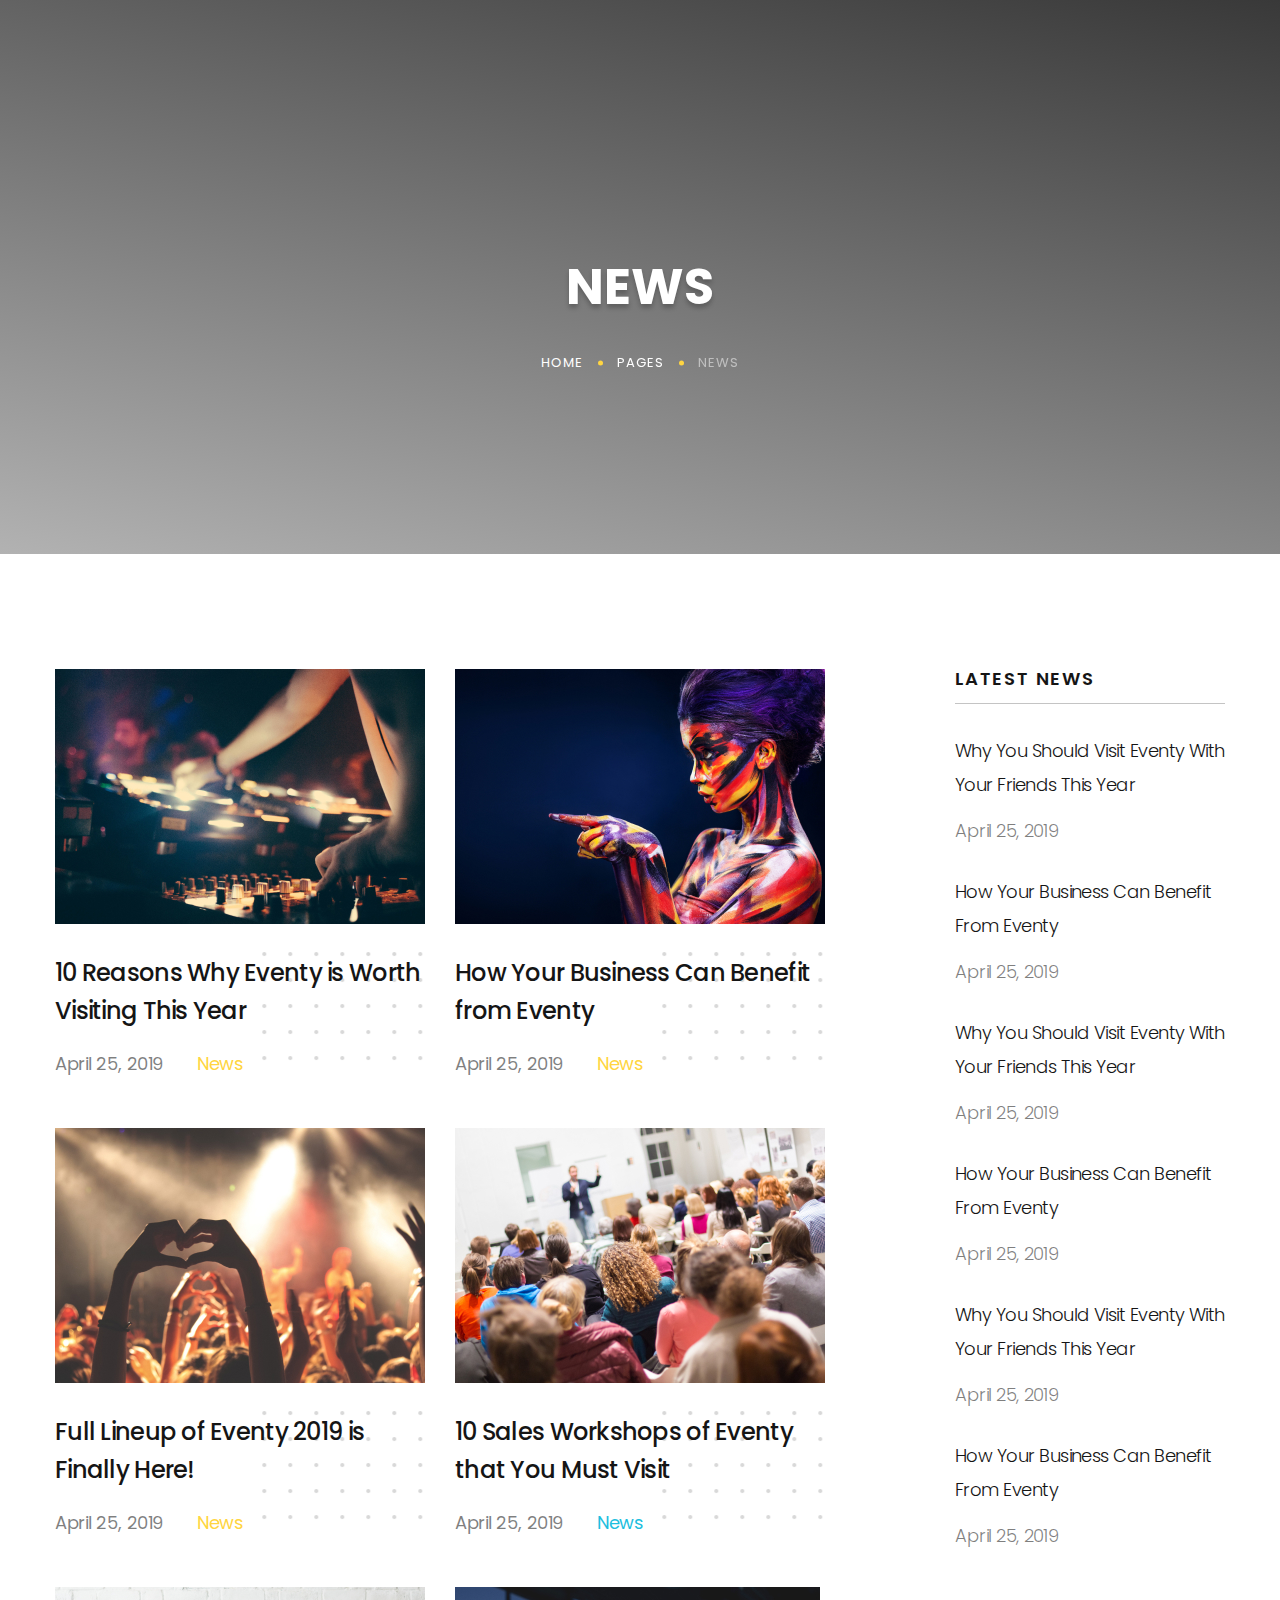
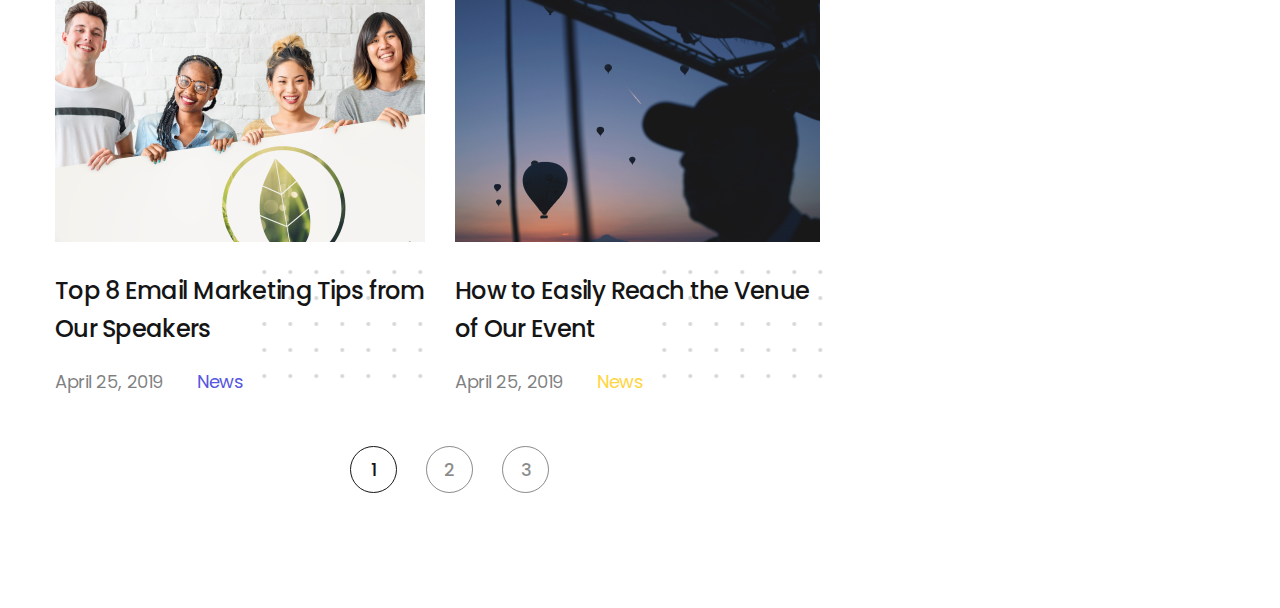
==== site/news.html @ dfac84d5 "Jeremy" ====
<!DOCTYPE html>
<html class="wide wow-animation" lang="en">
  <head>
    <title>News</title>
    <meta charset="utf-8">
    <meta name="viewport" content="width=device-width, height=device-height, initial-scale=1.0">
    <meta http-equiv="X-UA-Compatible" content="IE=edge">
    <link rel="icon" href="images/favicon.ico" type="image/x-icon">
    <link rel="stylesheet" type="text/css" href="http://fonts.googleapis.com/css?family=Poppins:300,300i,400,500,600,700,800,900,900i%7CRoboto:400">
    <link rel="stylesheet" href="css/news.bootstrap.css">
    <link rel="stylesheet" href="css/news.fonts.css">
    <link rel="stylesheet" href="css/news.style.css">
    <style>.ie-panel{display: none;background: #212121;padding: 10px 0;box-shadow: 3px 3px 5px 0 rgba(0,0,0,.3);clear: both;text-align:center;position: relative;z-index: 1;} html.ie-10 .ie-panel, html.lt-ie-10 .ie-panel {display: block;}</style>
  
      <section class="parallax-container" data-parallax-img="images/icon-lists-title-bg.jpg">
        <div class="parallax-content breadcrumbs-custom context-dark"> 
          <div class="container">
            <div class="row justify-content-center">
              <div class="col-12 col-lg-9">
                <h2 class="breadcrumbs-custom-title">News</h2>
                <ul class="breadcrumbs-custom-path">
                  <li><a href="index.html">Home</a></li>
                  <li><a href="#">Pages</a></li>
                  <li class="active">News</li>
                </ul>
              </div>
            </div>
          </div>
        </div>
      </section>


      <section class="section section-lg bg-default">
        <div class="container">
          <div class="row row-70 justify-content-xl-between">
            <div class="col-lg-8">
              <div class="row row-50 justify-content-center">
                <div class="col-md-6">
                  <div class="post-classic">
                    <div class="post-classic-figure"><a href="blog-post.html"><img src="images/post-classic-4-370x255.jpg" alt="" width="370" height="255"/></a></div>
                    <div class="post-classic-caption">
                      <h4 class="post-classic-title"><a href="blog-post.html">10 Reasons Why Eventy is Worth Visiting This Year</a></h4>
                      <ul class="post-classic-meta">
                        <li>April 25, 2019</li>
                        <li><a class="post-classic-tag-secondary post-classic-tag" href="#">News</a></li>
                      </ul>
                    </div>
                  </div>
                </div>
                <div class="col-md-6">
                  <div class="post-classic">
                    <div class="post-classic-figure"><a href="blog-post.html"><img src="images/post-classic-2-370x255.jpg" alt="" width="370" height="255"/></a></div>
                    <div class="post-classic-caption">
                      <h4 class="post-classic-title"><a href="blog-post.html">How Your Business Can Benefit from Eventy</a></h4>
                      <ul class="post-classic-meta">
                        <li>April 25, 2019</li>
                        <li><a class="post-classic-tag-secondary post-classic-tag" href="#">News</a></li>
                      </ul>
                    </div>
                  </div>
                </div>
                <div class="col-md-6">
                  <div class="post-classic">
                    <div class="post-classic-figure"><a href="blog-post.html"><img src="images/post-classic-5-370x255.jpg" alt="" width="370" height="255"/></a></div>
                    <div class="post-classic-caption">
                      <h4 class="post-classic-title"><a href="blog-post.html">Full Lineup of Eventy 2019 is Finally Here!</a></h4>
                      <ul class="post-classic-meta">
                        <li>April 25, 2019</li>
                        <li><a class="post-classic-tag-secondary post-classic-tag" href="#">News</a></li>
                      </ul>
                    </div>
                  </div>
                </div>
                <div class="col-md-6">
                  <div class="post-classic">
                    <div class="post-classic-figure"><a href="blog-post.html"><img src="images/post-classic-3-370x255.jpg" alt="" width="370" height="255"/></a></div>
                    <div class="post-classic-caption">
                      <h4 class="post-classic-title"><a href="blog-post.html">10 Sales Workshops of Eventy that You Must Visit</a></h4>
                      <ul class="post-classic-meta">
                        <li>April 25, 2019</li>
                        <li><a class="post-classic-tag" href="#">News</a></li>
                      </ul>
                    </div>
                  </div>
                </div>
                <div class="col-md-6">
                  <div class="post-classic">
                    <div class="post-classic-figure"><a href="blog-post.html"><img src="images/post-classic-1-370x255.jpg" alt="" width="370" height="255"/></a></div>
                    <div class="post-classic-caption">
                      <h4 class="post-classic-title"><a href="blog-post.html">Top 8 Email Marketing Tips from Our Speakers</a></h4>
                      <ul class="post-classic-meta">
                        <li>April 25, 2019</li>
                        <li><a class="post-classic-tag-secondary-2 post-classic-tag" href="#">News</a></li>
                      </ul>
                    </div>
                  </div>
                </div>
                <div class="col-md-6">
                  <div class="post-classic">
                    <div class="post-classic-figure"><a href="blog-post.html"><img src="images/post-classic-6-370x255.jpg" alt="" width="370" height="255"/></a></div>
                    <div class="post-classic-caption">
                      <h4 class="post-classic-title"><a href="blog-post.html">How to Easily Reach the Venue of Our Event</a></h4>
                      <ul class="post-classic-meta">
                        <li>April 25, 2019</li>
                        <li><a class="post-classic-tag-secondary post-classic-tag" href="#">News</a></li>
                      </ul>
                    </div>
                  </div>
                </div>
                <!-- Bootstrap Pagination-->
                <nav aria-label="Page navigation">
                  <ul class="pagination pagination-classic">
                    <li class="page-item page-item-control disabled"><a class="page-link" href="#" aria-label="Previous"><span class="icon" aria-hidden="true"></span></a></li>
                    <li class="page-item active"><span class="page-link">1</span></li>
                    <li class="page-item"><a class="page-link" href="#">2</a></li>
                    <li class="page-item"><a class="page-link" href="#">3</a></li>
                    <li class="page-item page-item-control"><a class="page-link" href="#" aria-label="Next"><span class="icon" aria-hidden="true"></span></a></li>
                  </ul>
                </nav>
              </div>
            </div>
            <div class="col-lg-4 col-xl-3">
              <div class="block-aside">
                <div class="block-aside-item">
                  <h5 class="block-aside-title">Latest News</h5>
                  <div class="post-minimal">
                    <h5 class="post-minimal-title"><a href="blog-post.html">Why You Should Visit Eventy With Your Friends This Year</a></h5>
                    <p class="post-minimal-date">April 25, 2019</p>
                  </div>
                  <div class="post-minimal">
                    <h5 class="post-minimal-title"><a href="blog-post.html">How Your Business Can Benefit From Eventy</a></h5>
                    <p class="post-minimal-date">April 25, 2019</p>
                  </div>
                
                <div class="post-minimal">
                    <h5 class="post-minimal-title"><a href="blog-post.html">Why You Should Visit Eventy With Your Friends This Year</a></h5>
                    <p class="post-minimal-date">April 25, 2019</p>
                  </div>
                  <div class="post-minimal">
                    <h5 class="post-minimal-title"><a href="blog-post.html">How Your Business Can Benefit From Eventy</a></h5>
                    <p class="post-minimal-date">April 25, 2019</p>
                  </div>
                   <div class="post-minimal">
                    <h5 class="post-minimal-title"><a href="blog-post.html">Why You Should Visit Eventy With Your Friends This Year</a></h5>
                    <p class="post-minimal-date">April 25, 2019</p>
                  </div>
                  <div class="post-minimal">
                    <h5 class="post-minimal-title"><a href="blog-post.html">How Your Business Can Benefit From Eventy</a></h5>
                    <p class="post-minimal-date">April 25, 2019</p>
                  </div>
                 </div>


                  </form>
                </div>
              </div>
            </div>
          </div>
        </div>
      </section>
      <!-- Page Footer-->
---- site/css/news.fonts.css ----
/*
* Fonts
*//*
* Font Awesome Icons 4.7.0
*/@font-face {	font-family: 'FontAwesome';	src: url("../fonts/fontawesome-webfont.eot?v=4.7.0");	src: url("../fonts/fontawesome-webfont.eot?#iefix&v=4.7.0") format("embedded-opentype"), url("../fonts/fontawesome-webfont.woff2?v=4.7.0") format("woff2"), url("../fonts/fontawesome-webfont.woff?v=4.7.0") format("woff"), url("../fonts/fontawesome-webfont.ttf?v=4.7.0") format("truetype"), url("../fonts/fontawesome-webfont.svg?v=4.7.0#fontawesomeregular") format("svg");	font-weight: normal;	font-style: normal;}.fa {	display: inline-block;	font-family: 'FontAwesome';	font-size: inherit;	text-rendering: auto;	-webkit-font-smoothing: antialiased;	-moz-osx-font-smoothing: grayscale;}[class*='fa-']:before {	font-weight: 400;	font-family: 'FontAwesome';}/* makes the font 33% larger relative to the icon container */.fa-lg {	font-size: 1.33333333em;	line-height: 0.75em;	vertical-align: -15%;}.fa-2x {	font-size: 2em;}.fa-3x {	font-size: 3em;}.fa-4x {	font-size: 4em;}.fa-5x {	font-size: 5em;}.fa-fw {	width: 1.28571429em;	text-align: center;}.fa-ul {	padding-left: 0;	margin-left: 2.14285714em;	list-style-type: none;}.fa-ul > li {	position: relative;}.fa-li {	position: absolute;	left: -2.14285714em;	width: 2.14285714em;	top: 0.14285714em;	text-align: center;}.fa-li.fa-lg {	left: -1.85714286em;}.fa-border {	padding: .2em .25em .15em;	border: solid 0.08em #eeeeee;	border-radius: .1em;}.fa-pull-left {	float: left;}.fa-pull-right {	float: right;}.fa.fa-pull-left {	margin-right: .3em;}.fa.fa-pull-right {	margin-left: .3em;}/* Deprecated as of 4.4.0 */.pull-right {	float: right;}.pull-left {	float: left;}.fa.pull-left {	margin-right: .3em;}.fa.pull-right {	margin-left: .3em;}.fa-spin {	-webkit-animation: fa-spin 2s infinite linear;	animation: fa-spin 2s infinite linear;}.fa-pulse {	-webkit-animation: fa-spin 1s infinite steps(8);	animation: fa-spin 1s infinite steps(8);}@-webkit-keyframes fa-spin {	0% {		-webkit-transform: rotate(0deg);		transform: rotate(0deg);	}	100% {		-webkit-transform: rotate(359deg);		transform: rotate(359deg);	}}@keyframes fa-spin {	0% {		-webkit-transform: rotate(0deg);		transform: rotate(0deg);	}	100% {		-webkit-transform: rotate(359deg);		transform: rotate(359deg);	}}.fa-rotate-90 {	-ms-filter: "progid:DXImageTransform.Microsoft.BasicImage(rotation=1)";	-webkit-transform: rotate(90deg);	-ms-transform: rotate(90deg);	transform: rotate(90deg);}.fa-rotate-180 {	-ms-filter: "progid:DXImageTransform.Microsoft.BasicImage(rotation=2)";	-webkit-transform: rotate(180deg);	-ms-transform: rotate(180deg);	transform: rotate(180deg);}.fa-rotate-270 {	-ms-filter: "progid:DXImageTransform.Microsoft.BasicImage(rotation=3)";	-webkit-transform: rotate(270deg);	-ms-transform: rotate(270deg);	transform: rotate(270deg);}.fa-flip-horizontal {	-ms-filter: "progid:DXImageTransform.Microsoft.BasicImage(rotation=0, mirror=1)";	-webkit-transform: scale(-1, 1);	-ms-transform: scale(-1, 1);	transform: scale(-1, 1);}.fa-flip-vertical {	-ms-filter: "progid:DXImageTransform.Microsoft.BasicImage(rotation=2, mirror=1)";	-webkit-transform: scale(1, -1);	-ms-transform: scale(1, -1);	transform: scale(1, -1);}:root .fa-rotate-90,:root .fa-rotate-180,:root .fa-rotate-270,:root .fa-flip-horizontal,:root .fa-flip-vertical {	filter: none;}.fa-stack {	position: relative;	display: inline-block;	width: 2em;	height: 2em;	line-height: 2em;	vertical-align: middle;}.fa-stack-1x,.fa-stack-2x {	position: absolute;	left: 0;	width: 100%;	text-align: center;}.fa-stack-1x {	line-height: inherit;}.fa-stack-2x {	font-size: 2em;}.fa-inverse {	color: #ffffff;}/* Font Awesome uses the Unicode Private Use Area (PUA) to ensure screen
   readers do not read off random characters that represent icons */.fa-glass:before {	content: "\f000";}.fa-music:before {	content: "\f001";}.fa-search:before {	content: "\f002";}.fa-envelope-o:before {	content: "\f003";}.fa-heart:before {	content: "\f004";}.fa-star:before {	content: "\f005";}.fa-star-o:before {	content: "\f006";}.fa-user:before {	content: "\f007";}.fa-film:before {	content: "\f008";}.fa-th-large:before {	content: "\f009";}.fa-th:before {	content: "\f00a";}.fa-th-list:before {	content: "\f00b";}.fa-check:before {	content: "\f00c";}.fa-remove:before,.fa-close:before,.fa-times:before {	content: "\f00d";}.fa-search-plus:before {	content: "\f00e";}.fa-search-minus:before {	content: "\f010";}.fa-power-off:before {	content: "\f011";}.fa-signal:before {	content: "\f012";}.fa-gear:before,.fa-cog:before {	content: "\f013";}.fa-trash-o:before {	content: "\f014";}.fa-home:before {	content: "\f015";}.fa-file-o:before {	content: "\f016";}.fa-clock-o:before {	content: "\f017";}.fa-road:before {	content: "\f018";}.fa-download:before {	content: "\f019";}.fa-arrow-circle-o-down:before {	content: "\f01a";}.fa-arrow-circle-o-up:before {	content: "\f01b";}.fa-inbox:before {	content: "\f01c";}.fa-play-circle-o:before {	content: "\f01d";}.fa-rotate-right:before,.fa-repeat:before {	content: "\f01e";}.fa-refresh:before {	content: "\f021";}.fa-list-alt:before {	content: "\f022";}.fa-lock:before {	content: "\f023";}.fa-flag:before {	content: "\f024";}.fa-headphones:before {	content: "\f025";}.fa-volume-off:before {	content: "\f026";}.fa-volume-down:before {	content: "\f027";}.fa-volume-up:before {	content: "\f028";}.fa-qrcode:before {	content: "\f029";}.fa-barcode:before {	content: "\f02a";}.fa-tag:before {	content: "\f02b";}.fa-tags:before {	content: "\f02c";}.fa-book:before {	content: "\f02d";}.fa-bookmark:before {	content: "\f02e";}.fa-print:before {	content: "\f02f";}.fa-camera:before {	content: "\f030";}.fa-font:before {	content: "\f031";}.fa-bold:before {	content: "\f032";}.fa-italic:before {	content: "\f033";}.fa-text-height:before {	content: "\f034";}.fa-text-width:before {	content: "\f035";}.fa-align-left:before {	content: "\f036";}.fa-align-center:before {	content: "\f037";}.fa-align-right:before {	content: "\f038";}.fa-align-justify:before {	content: "\f039";}.fa-list:before {	content: "\f03a";}.fa-dedent:before,.fa-outdent:before {	content: "\f03b";}.fa-indent:before {	content: "\f03c";}.fa-video-camera:before {	content: "\f03d";}.fa-photo:before,.fa-image:before,.fa-picture-o:before {	content: "\f03e";}.fa-pencil:before {	content: "\f040";}.fa-map-marker:before {	content: "\f041";}.fa-adjust:before {	content: "\f042";}.fa-tint:before {	content: "\f043";}.fa-edit:before,.fa-pencil-square-o:before {	content: "\f044";}.fa-share-square-o:before {	content: "\f045";}.fa-check-square-o:before {	content: "\f046";}.fa-arrows:before {	content: "\f047";}.fa-step-backward:before {	content: "\f048";}.fa-fast-backward:before {	content: "\f049";}.fa-backward:before {	content: "\f04a";}.fa-play:before {	content: "\f04b";}.fa-pause:before {	content: "\f04c";}.fa-stop:before {	content: "\f04d";}.fa-forward:before {	content: "\f04e";}.fa-fast-forward:before {	content: "\f050";}.fa-step-forward:before {	content: "\f051";}.fa-eject:before {	content: "\f052";}.fa-chevron-left:before {	content: "\f053";}.fa-chevron-right:before {	content: "\f054";}.fa-plus-circle:before {	content: "\f055";}.fa-minus-circle:before {	content: "\f056";}.fa-times-circle:before {	content: "\f057";}.fa-check-circle:before {	content: "\f058";}.fa-question-circle:before {	content: "\f059";}.fa-info-circle:before {	content: "\f05a";}.fa-crosshairs:before {	content: "\f05b";}.fa-times-circle-o:before {	content: "\f05c";}.fa-check-circle-o:before {	content: "\f05d";}.fa-ban:before {	content: "\f05e";}.fa-arrow-left:before {	content: "\f060";}.fa-arrow-right:before {	content: "\f061";}.fa-arrow-up:before {	content: "\f062";}.fa-arrow-down:before {	content: "\f063";}.fa-mail-forward:before,.fa-share:before {	content: "\f064";}.fa-expand:before {	content: "\f065";}.fa-compress:before {	content: "\f066";}.fa-plus:before {	content: "\f067";}.fa-minus:before {	content: "\f068";}.fa-asterisk:before {	content: "\f069";}.fa-exclamation-circle:before {	content: "\f06a";}.fa-gift:before {	content: "\f06b";}.fa-leaf:before {	content: "\f06c";}.fa-fire:before {	content: "\f06d";}.fa-eye:before {	content: "\f06e";}.fa-eye-slash:before {	content: "\f070";}.fa-warning:before,.fa-exclamation-triangle:before {	content: "\f071";}.fa-plane:before {	content: "\f072";}.fa-calendar:before {	content: "\f073";}.fa-random:before {	content: "\f074";}.fa-comment:before {	content: "\f075";}.fa-magnet:before {	content: "\f076";}.fa-chevron-up:before {	content: "\f077";}.fa-chevron-down:before {	content: "\f078";}.fa-retweet:before {	content: "\f079";}.fa-shopping-cart:before {	content: "\f07a";}.fa-folder:before {	content: "\f07b";}.fa-folder-open:before {	content: "\f07c";}.fa-arrows-v:before {	content: "\f07d";}.fa-arrows-h:before {	content: "\f07e";}.fa-bar-chart-o:before,.fa-bar-chart:before {	content: "\f080";}.fa-twitter-square:before {	content: "\f081";}.fa-facebook-square:before {	content: "\f082";}.fa-camera-retro:before {	content: "\f083";}.fa-key:before {	content: "\f084";}.fa-gears:before,.fa-cogs:before {	content: "\f085";}.fa-comments:before {	content: "\f086";}.fa-thumbs-o-up:before {	content: "\f087";}.fa-thumbs-o-down:before {	content: "\f088";}.fa-star-half:before {	content: "\f089";}.fa-heart-o:before {	content: "\f08a";}.fa-sign-out:before {	content: "\f08b";}.fa-linkedin-square:before {	content: "\f08c";}.fa-thumb-tack:before {	content: "\f08d";}.fa-external-link:before {	content: "\f08e";}.fa-sign-in:before {	content: "\f090";}.fa-trophy:before {	content: "\f091";}.fa-github-square:before {	content: "\f092";}.fa-upload:before {	content: "\f093";}.fa-lemon-o:before {	content: "\f094";}.fa-phone:before {	content: "\f095";}.fa-square-o:before {	content: "\f096";}.fa-bookmark-o:before {	content: "\f097";}.fa-phone-square:before {	content: "\f098";}.fa-twitter:before {	content: "\f099";}.fa-facebook-f:before,.fa-facebook:before {	content: "\f09a";}.fa-github:before {	content: "\f09b";}.fa-unlock:before {	content: "\f09c";}.fa-credit-card:before {	content: "\f09d";}.fa-feed:before,.fa-rss:before {	content: "\f09e";}.fa-hdd-o:before {	content: "\f0a0";}.fa-bullhorn:before {	content: "\f0a1";}.fa-bell:before {	content: "\f0f3";}.fa-certificate:before {	content: "\f0a3";}.fa-hand-o-right:before {	content: "\f0a4";}.fa-hand-o-left:before {	content: "\f0a5";}.fa-hand-o-up:before {	content: "\f0a6";}.fa-hand-o-down:before {	content: "\f0a7";}.fa-arrow-circle-left:before {	content: "\f0a8";}.fa-arrow-circle-right:before {	content: "\f0a9";}.fa-arrow-circle-up:before {	content: "\f0aa";}.fa-arrow-circle-down:before {	content: "\f0ab";}.fa-globe:before {	content: "\f0ac";}.fa-wrench:before {	content: "\f0ad";}.fa-tasks:before {	content: "\f0ae";}.fa-filter:before {	content: "\f0b0";}.fa-briefcase:before {	content: "\f0b1";}.fa-arrows-alt:before {	content: "\f0b2";}.fa-group:before,.fa-users:before {	content: "\f0c0";}.fa-chain:before,.fa-link:before {	content: "\f0c1";}.fa-cloud:before {	content: "\f0c2";}.fa-flask:before {	content: "\f0c3";}.fa-cut:before,.fa-scissors:before {	content: "\f0c4";}.fa-copy:before,.fa-files-o:before {	content: "\f0c5";}.fa-paperclip:before {	content: "\f0c6";}.fa-save:before,.fa-floppy-o:before {	content: "\f0c7";}.fa-square:before {	content: "\f0c8";}.fa-navicon:before,.fa-reorder:before,.fa-bars:before {	content: "\f0c9";}.fa-list-ul:before {	content: "\f0ca";}.fa-list-ol:before {	content: "\f0cb";}.fa-strikethrough:before {	content: "\f0cc";}.fa-underline:before {	content: "\f0cd";}.fa-table:before {	content: "\f0ce";}.fa-magic:before {	content: "\f0d0";}.fa-truck:before {	content: "\f0d1";}.fa-pinterest:before {	content: "\f0d2";}.fa-pinterest-square:before {	content: "\f0d3";}.fa-google-plus-square:before {	content: "\f0d4";}.fa-google-plus:before {	content: "\f0d5";}.fa-money:before {	content: "\f0d6";}.fa-caret-down:before {	content: "\f0d7";}.fa-caret-up:before {	content: "\f0d8";}.fa-caret-left:before {	content: "\f0d9";}.fa-caret-right:before {	content: "\f0da";}.fa-columns:before {	content: "\f0db";}.fa-unsorted:before,.fa-sort:before {	content: "\f0dc";}.fa-sort-down:before,.fa-sort-desc:before {	content: "\f0dd";}.fa-sort-up:before,.fa-sort-asc:before {	content: "\f0de";}.fa-envelope:before {	content: "\f0e0";}.fa-linkedin:before {	content: "\f0e1";}.fa-rotate-left:before,.fa-undo:before {	content: "\f0e2";}.fa-legal:before,.fa-gavel:before {	content: "\f0e3";}.fa-dashboard:before,.fa-tachometer:before {	content: "\f0e4";}.fa-comment-o:before {	content: "\f0e5";}.fa-comments-o:before {	content: "\f0e6";}.fa-flash:before,.fa-bolt:before {	content: "\f0e7";}.fa-sitemap:before {	content: "\f0e8";}.fa-umbrella:before {	content: "\f0e9";}.fa-paste:before,.fa-clipboard:before {	content: "\f0ea";}.fa-lightbulb-o:before {	content: "\f0eb";}.fa-exchange:before {	content: "\f0ec";}.fa-cloud-download:before {	content: "\f0ed";}.fa-cloud-upload:before {	content: "\f0ee";}.fa-user-md:before {	content: "\f0f0";}.fa-stethoscope:before {	content: "\f0f1";}.fa-suitcase:before {	content: "\f0f2";}.fa-bell-o:before {	content: "\f0a2";}.fa-coffee:before {	content: "\f0f4";}.fa-cutlery:before {	content: "\f0f5";}.fa-file-text-o:before {	content: "\f0f6";}.fa-building-o:before {	content: "\f0f7";}.fa-hospital-o:before {	content: "\f0f8";}.fa-ambulance:before {	content: "\f0f9";}.fa-medkit:before {	content: "\f0fa";}.fa-fighter-jet:before {	content: "\f0fb";}.fa-beer:before {	content: "\f0fc";}.fa-h-square:before {	content: "\f0fd";}.fa-plus-square:before {	content: "\f0fe";}.fa-angle-double-left:before {	content: "\f100";}.fa-angle-double-right:before {	content: "\f101";}.fa-angle-double-up:before {	content: "\f102";}.fa-angle-double-down:before {	content: "\f103";}.fa-angle-left:before {	content: "\f104";}.fa-angle-right:before {	content: "\f105";}.fa-angle-up:before {	content: "\f106";}.fa-angle-down:before {	content: "\f107";}.fa-desktop:before {	content: "\f108";}.fa-laptop:before {	content: "\f109";}.fa-tablet:before {	content: "\f10a";}.fa-mobile-phone:before,.fa-mobile:before {	content: "\f10b";}.fa-circle-o:before {	content: "\f10c";}.fa-quote-left:before {	content: "\f10d";}.fa-quote-right:before {	content: "\f10e";}.fa-spinner:before {	content: "\f110";}.fa-circle:before {	content: "\f111";}.fa-mail-reply:before,.fa-reply:before {	content: "\f112";}.fa-github-alt:before {	content: "\f113";}.fa-folder-o:before {	content: "\f114";}.fa-folder-open-o:before {	content: "\f115";}.fa-smile-o:before {	content: "\f118";}.fa-frown-o:before {	content: "\f119";}.fa-meh-o:before {	content: "\f11a";}.fa-gamepad:before {	content: "\f11b";}.fa-keyboard-o:before {	content: "\f11c";}.fa-flag-o:before {	content: "\f11d";}.fa-flag-checkered:before {	content: "\f11e";}.fa-terminal:before {	content: "\f120";}.fa-code:before {	content: "\f121";}.fa-mail-reply-all:before,.fa-reply-all:before {	content: "\f122";}.fa-star-half-empty:before,.fa-star-half-full:before,.fa-star-half-o:before {	content: "\f123";}.fa-location-arrow:before {	content: "\f124";}.fa-crop:before {	content: "\f125";}.fa-code-fork:before {	content: "\f126";}.fa-unlink:before,.fa-chain-broken:before {	content: "\f127";}.fa-question:before {	content: "\f128";}.fa-info:before {	content: "\f129";}.fa-exclamation:before {	content: "\f12a";}.fa-superscript:before {	content: "\f12b";}.fa-subscript:before {	content: "\f12c";}.fa-eraser:before {	content: "\f12d";}.fa-puzzle-piece:before {	content: "\f12e";}.fa-microphone:before {	content: "\f130";}.fa-microphone-slash:before {	content: "\f131";}.fa-shield:before {	content: "\f132";}.fa-calendar-o:before {	content: "\f133";}.fa-fire-extinguisher:before {	content: "\f134";}.fa-rocket:before {	content: "\f135";}.fa-maxcdn:before {	content: "\f136";}.fa-chevron-circle-left:before {	content: "\f137";}.fa-chevron-circle-right:before {	content: "\f138";}.fa-chevron-circle-up:before {	content: "\f139";}.fa-chevron-circle-down:before {	content: "\f13a";}.fa-html5:before {	content: "\f13b";}.fa-css3:before {	content: "\f13c";}.fa-anchor:before {	content: "\f13d";}.fa-unlock-alt:before {	content: "\f13e";}.fa-bullseye:before {	content: "\f140";}.fa-ellipsis-h:before {	content: "\f141";}.fa-ellipsis-v:before {	content: "\f142";}.fa-rss-square:before {	content: "\f143";}.fa-play-circle:before {	content: "\f144";}.fa-ticket:before {	content: "\f145";}.fa-minus-square:before {	content: "\f146";}.fa-minus-square-o:before {	content: "\f147";}.fa-level-up:before {	content: "\f148";}.fa-level-down:before {	content: "\f149";}.fa-check-square:before {	content: "\f14a";}.fa-pencil-square:before {	content: "\f14b";}.fa-external-link-square:before {	content: "\f14c";}.fa-share-square:before {	content: "\f14d";}.fa-compass:before {	content: "\f14e";}.fa-toggle-down:before,.fa-caret-square-o-down:before {	content: "\f150";}.fa-toggle-up:before,.fa-caret-square-o-up:before {	content: "\f151";}.fa-toggle-right:before,.fa-caret-square-o-right:before {	content: "\f152";}.fa-euro:before,.fa-eur:before {	content: "\f153";}.fa-gbp:before {	content: "\f154";}.fa-dollar:before,.fa-usd:before {	content: "\f155";}.fa-rupee:before,.fa-inr:before {	content: "\f156";}.fa-cny:before,.fa-rmb:before,.fa-yen:before,.fa-jpy:before {	content: "\f157";}.fa-ruble:before,.fa-rouble:before,.fa-rub:before {	content: "\f158";}.fa-won:before,.fa-krw:before {	content: "\f159";}.fa-bitcoin:before,.fa-btc:before {	content: "\f15a";}.fa-file:before {	content: "\f15b";}.fa-file-text:before {	content: "\f15c";}.fa-sort-alpha-asc:before {	content: "\f15d";}.fa-sort-alpha-desc:before {	content: "\f15e";}.fa-sort-amount-asc:before {	content: "\f160";}.fa-sort-amount-desc:before {	content: "\f161";}.fa-sort-numeric-asc:before {	content: "\f162";}.fa-sort-numeric-desc:before {	content: "\f163";}.fa-thumbs-up:before {	content: "\f164";}.fa-thumbs-down:before {	content: "\f165";}.fa-youtube-square:before {	content: "\f166";}.fa-youtube:before {	content: "\f167";}.fa-xing:before {	content: "\f168";}.fa-xing-square:before {	content: "\f169";}.fa-youtube-play:before {	content: "\f16a";}.fa-dropbox:before {	content: "\f16b";}.fa-stack-overflow:before {	content: "\f16c";}.fa-instagram:before {	content: "\f16d";}.fa-flickr:before {	content: "\f16e";}.fa-adn:before {	content: "\f170";}.fa-bitbucket:before {	content: "\f171";}.fa-bitbucket-square:before {	content: "\f172";}.fa-tumblr:before {	content: "\f173";}.fa-tumblr-square:before {	content: "\f174";}.fa-long-arrow-down:before {	content: "\f175";}.fa-long-arrow-up:before {	content: "\f176";}.fa-long-arrow-left:before {	content: "\f177";}.fa-long-arrow-right:before {	content: "\f178";}.fa-apple:before {	content: "\f179";}.fa-windows:before {	content: "\f17a";}.fa-android:before {	content: "\f17b";}.fa-linux:before {	content: "\f17c";}.fa-dribbble:before {	content: "\f17d";}.fa-skype:before {	content: "\f17e";}.fa-foursquare:before {	content: "\f180";}.fa-trello:before {	content: "\f181";}.fa-female:before {	content: "\f182";}.fa-male:before {	content: "\f183";}.fa-gittip:before,.fa-gratipay:before {	content: "\f184";}.fa-sun-o:before {	content: "\f185";}.fa-moon-o:before {	content: "\f186";}.fa-archive:before {	content: "\f187";}.fa-bug:before {	content: "\f188";}.fa-vk:before {	content: "\f189";}.fa-weibo:before {	content: "\f18a";}.fa-renren:before {	content: "\f18b";}.fa-pagelines:before {	content: "\f18c";}.fa-stack-exchange:before {	content: "\f18d";}.fa-arrow-circle-o-right:before {	content: "\f18e";}.fa-arrow-circle-o-left:before {	content: "\f190";}.fa-toggle-left:before,.fa-caret-square-o-left:before {	content: "\f191";}.fa-dot-circle-o:before {	content: "\f192";}.fa-wheelchair:before {	content: "\f193";}.fa-vimeo-square:before {	content: "\f194";}.fa-turkish-lira:before,.fa-try:before {	content: "\f195";}.fa-plus-square-o:before {	content: "\f196";}.fa-space-shuttle:before {	content: "\f197";}.fa-slack:before {	content: "\f198";}.fa-envelope-square:before {	content: "\f199";}.fa-wordpress:before {	content: "\f19a";}.fa-openid:before {	content: "\f19b";}.fa-institution:before,.fa-bank:before,.fa-university:before {	content: "\f19c";}.fa-mortar-board:before,.fa-graduation-cap:before {	content: "\f19d";}.fa-yahoo:before {	content: "\f19e";}.fa-google:before {	content: "\f1a0";}.fa-reddit:before {	content: "\f1a1";}.fa-reddit-square:before {	content: "\f1a2";}.fa-stumbleupon-circle:before {	content: "\f1a3";}.fa-stumbleupon:before {	content: "\f1a4";}.fa-delicious:before {	content: "\f1a5";}.fa-digg:before {	content: "\f1a6";}.fa-pied-piper-pp:before {	content: "\f1a7";}.fa-pied-piper-alt:before {	content: "\f1a8";}.fa-drupal:before {	content: "\f1a9";}.fa-joomla:before {	content: "\f1aa";}.fa-language:before {	content: "\f1ab";}.fa-fax:before {	content: "\f1ac";}.fa-building:before {	content: "\f1ad";}.fa-child:before {	content: "\f1ae";}.fa-paw:before {	content: "\f1b0";}.fa-spoon:before {	content: "\f1b1";}.fa-cube:before {	content: "\f1b2";}.fa-cubes:before {	content: "\f1b3";}.fa-behance:before {	content: "\f1b4";}.fa-behance-square:before {	content: "\f1b5";}.fa-steam:before {	content: "\f1b6";}.fa-steam-square:before {	content: "\f1b7";}.fa-recycle:before {	content: "\f1b8";}.fa-automobile:before,.fa-car:before {	content: "\f1b9";}.fa-cab:before,.fa-taxi:before {	content: "\f1ba";}.fa-tree:before {	content: "\f1bb";}.fa-spotify:before {	content: "\f1bc";}.fa-deviantart:before {	content: "\f1bd";}.fa-soundcloud:before {	content: "\f1be";}.fa-database:before {	content: "\f1c0";}.fa-file-pdf-o:before {	content: "\f1c1";}.fa-file-word-o:before {	content: "\f1c2";}.fa-file-excel-o:before {	content: "\f1c3";}.fa-file-powerpoint-o:before {	content: "\f1c4";}.fa-file-photo-o:before,.fa-file-picture-o:before,.fa-file-image-o:before {	content: "\f1c5";}.fa-file-zip-o:before,.fa-file-archive-o:before {	content: "\f1c6";}.fa-file-sound-o:before,.fa-file-audio-o:before {	content: "\f1c7";}.fa-file-movie-o:before,.fa-file-video-o:before {	content: "\f1c8";}.fa-file-code-o:before {	content: "\f1c9";}.fa-vine:before {	content: "\f1ca";}.fa-codepen:before {	content: "\f1cb";}.fa-jsfiddle:before {	content: "\f1cc";}.fa-life-bouy:before,.fa-life-buoy:before,.fa-life-saver:before,.fa-support:before,.fa-life-ring:before {	content: "\f1cd";}.fa-circle-o-notch:before {	content: "\f1ce";}.fa-ra:before,.fa-resistance:before,.fa-rebel:before {	content: "\f1d0";}.fa-ge:before,.fa-empire:before {	content: "\f1d1";}.fa-git-square:before {	content: "\f1d2";}.fa-git:before {	content: "\f1d3";}.fa-y-combinator-square:before,.fa-yc-square:before,.fa-hacker-news:before {	content: "\f1d4";}.fa-tencent-weibo:before {	content: "\f1d5";}.fa-qq:before {	content: "\f1d6";}.fa-wechat:before,.fa-weixin:before {	content: "\f1d7";}.fa-send:before,.fa-paper-plane:before {	content: "\f1d8";}.fa-send-o:before,.fa-paper-plane-o:before {	content: "\f1d9";}.fa-history:before {	content: "\f1da";}.fa-circle-thin:before {	content: "\f1db";}.fa-header:before {	content: "\f1dc";}.fa-paragraph:before {	content: "\f1dd";}.fa-sliders:before {	content: "\f1de";}.fa-share-alt:before {	content: "\f1e0";}.fa-share-alt-square:before {	content: "\f1e1";}.fa-bomb:before {	content: "\f1e2";}.fa-soccer-ball-o:before,.fa-futbol-o:before {	content: "\f1e3";}.fa-tty:before {	content: "\f1e4";}.fa-binoculars:before {	content: "\f1e5";}.fa-plug:before {	content: "\f1e6";}.fa-slideshare:before {	content: "\f1e7";}.fa-twitch:before {	content: "\f1e8";}.fa-yelp:before {	content: "\f1e9";}.fa-newspaper-o:before {	content: "\f1ea";}.fa-wifi:before {	content: "\f1eb";}.fa-calculator:before {	content: "\f1ec";}.fa-paypal:before {	content: "\f1ed";}.fa-google-wallet:before {	content: "\f1ee";}.fa-cc-visa:before {	content: "\f1f0";}.fa-cc-mastercard:before {	content: "\f1f1";}.fa-cc-discover:before {	content: "\f1f2";}.fa-cc-amex:before {	content: "\f1f3";}.fa-cc-paypal:before {	content: "\f1f4";}.fa-cc-stripe:before {	content: "\f1f5";}.fa-bell-slash:before {	content: "\f1f6";}.fa-bell-slash-o:before {	content: "\f1f7";}.fa-trash:before {	content: "\f1f8";}.fa-copyright:before {	content: "\f1f9";}.fa-at:before {	content: "\f1fa";}.fa-eyedropper:before {	content: "\f1fb";}.fa-paint-brush:before {	content: "\f1fc";}.fa-birthday-cake:before {	content: "\f1fd";}.fa-area-chart:before {	content: "\f1fe";}.fa-pie-chart:before {	content: "\f200";}.fa-line-chart:before {	content: "\f201";}.fa-lastfm:before {	content: "\f202";}.fa-lastfm-square:before {	content: "\f203";}.fa-toggle-off:before {	content: "\f204";}.fa-toggle-on:before {	content: "\f205";}.fa-bicycle:before {	content: "\f206";}.fa-bus:before {	content: "\f207";}.fa-ioxhost:before {	content: "\f208";}.fa-angellist:before {	content: "\f209";}.fa-cc:before {	content: "\f20a";}.fa-shekel:before,.fa-sheqel:before,.fa-ils:before {	content: "\f20b";}.fa-meanpath:before {	content: "\f20c";}.fa-buysellads:before {	content: "\f20d";}.fa-connectdevelop:before {	content: "\f20e";}.fa-dashcube:before {	content: "\f210";}.fa-forumbee:before {	content: "\f211";}.fa-leanpub:before {	content: "\f212";}.fa-sellsy:before {	content: "\f213";}.fa-shirtsinbulk:before {	content: "\f214";}.fa-simplybuilt:before {	content: "\f215";}.fa-skyatlas:before {	content: "\f216";}.fa-cart-plus:before {	content: "\f217";}.fa-cart-arrow-down:before {	content: "\f218";}.fa-diamond:before {	content: "\f219";}.fa-ship:before {	content: "\f21a";}.fa-user-secret:before {	content: "\f21b";}.fa-motorcycle:before {	content: "\f21c";}.fa-street-view:before {	content: "\f21d";}.fa-heartbeat:before {	content: "\f21e";}.fa-venus:before {	content: "\f221";}.fa-mars:before {	content: "\f222";}.fa-mercury:before {	content: "\f223";}.fa-intersex:before,.fa-transgender:before {	content: "\f224";}.fa-transgender-alt:before {	content: "\f225";}.fa-venus-double:before {	content: "\f226";}.fa-mars-double:before {	content: "\f227";}.fa-venus-mars:before {	content: "\f228";}.fa-mars-stroke:before {	content: "\f229";}.fa-mars-stroke-v:before {	content: "\f22a";}.fa-mars-stroke-h:before {	content: "\f22b";}.fa-neuter:before {	content: "\f22c";}.fa-genderless:before {	content: "\f22d";}.fa-facebook-official:before {	content: "\f230";}.fa-pinterest-p:before {	content: "\f231";}.fa-whatsapp:before {	content: "\f232";}.fa-server:before {	content: "\f233";}.fa-user-plus:before {	content: "\f234";}.fa-user-times:before {	content: "\f235";}.fa-hotel:before,.fa-bed:before {	content: "\f236";}.fa-viacoin:before {	content: "\f237";}.fa-train:before {	content: "\f238";}.fa-subway:before {	content: "\f239";}.fa-medium:before {	content: "\f23a";}.fa-yc:before,.fa-y-combinator:before {	content: "\f23b";}.fa-optin-monster:before {	content: "\f23c";}.fa-opencart:before {	content: "\f23d";}.fa-expeditedssl:before {	content: "\f23e";}.fa-battery-4:before,.fa-battery:before,.fa-battery-full:before {	content: "\f240";}.fa-battery-3:before,.fa-battery-three-quarters:before {	content: "\f241";}.fa-battery-2:before,.fa-battery-half:before {	content: "\f242";}.fa-battery-1:before,.fa-battery-quarter:before {	content: "\f243";}.fa-battery-0:before,.fa-battery-empty:before {	content: "\f244";}.fa-mouse-pointer:before {	content: "\f245";}.fa-i-cursor:before {	content: "\f246";}.fa-object-group:before {	content: "\f247";}.fa-object-ungroup:before {	content: "\f248";}.fa-sticky-note:before {	content: "\f249";}.fa-sticky-note-o:before {	content: "\f24a";}.fa-cc-jcb:before {	content: "\f24b";}.fa-cc-diners-club:before {	content: "\f24c";}.fa-clone:before {	content: "\f24d";}.fa-balance-scale:before {	content: "\f24e";}.fa-hourglass-o:before {	content: "\f250";}.fa-hourglass-1:before,.fa-hourglass-start:before {	content: "\f251";}.fa-hourglass-2:before,.fa-hourglass-half:before {	content: "\f252";}.fa-hourglass-3:before,.fa-hourglass-end:before {	content: "\f253";}.fa-hourglass:before {	content: "\f254";}.fa-hand-grab-o:before,.fa-hand-rock-o:before {	content: "\f255";}.fa-hand-stop-o:before,.fa-hand-paper-o:before {	content: "\f256";}.fa-hand-scissors-o:before {	content: "\f257";}.fa-hand-lizard-o:before {	content: "\f258";}.fa-hand-spock-o:before {	content: "\f259";}.fa-hand-pointer-o:before {	content: "\f25a";}.fa-hand-peace-o:before {	content: "\f25b";}.fa-trademark:before {	content: "\f25c";}.fa-registered:before {	content: "\f25d";}.fa-creative-commons:before {	content: "\f25e";}.fa-gg:before {	content: "\f260";}.fa-gg-circle:before {	content: "\f261";}.fa-tripadvisor:before {	content: "\f262";}.fa-odnoklassniki:before {	content: "\f263";}.fa-odnoklassniki-square:before {	content: "\f264";}.fa-get-pocket:before {	content: "\f265";}.fa-wikipedia-w:before {	content: "\f266";}.fa-safari:before {	content: "\f267";}.fa-chrome:before {	content: "\f268";}.fa-firefox:before {	content: "\f269";}.fa-opera:before {	content: "\f26a";}.fa-internet-explorer:before {	content: "\f26b";}.fa-tv:before,.fa-television:before {	content: "\f26c";}.fa-contao:before {	content: "\f26d";}.fa-500px:before {	content: "\f26e";}.fa-amazon:before {	content: "\f270";}.fa-calendar-plus-o:before {	content: "\f271";}.fa-calendar-minus-o:before {	content: "\f272";}.fa-calendar-times-o:before {	content: "\f273";}.fa-calendar-check-o:before {	content: "\f274";}.fa-industry:before {	content: "\f275";}.fa-map-pin:before {	content: "\f276";}.fa-map-signs:before {	content: "\f277";}.fa-map-o:before {	content: "\f278";}.fa-map:before {	content: "\f279";}.fa-commenting:before {	content: "\f27a";}.fa-commenting-o:before {	content: "\f27b";}.fa-houzz:before {	content: "\f27c";}.fa-vimeo:before {	content: "\f27d";}.fa-black-tie:before {	content: "\f27e";}.fa-fonticons:before {	content: "\f280";}.fa-reddit-alien:before {	content: "\f281";}.fa-edge:before {	content: "\f282";}.fa-credit-card-alt:before {	content: "\f283";}.fa-codiepie:before {	content: "\f284";}.fa-modx:before {	content: "\f285";}.fa-fort-awesome:before {	content: "\f286";}.fa-usb:before {	content: "\f287";}.fa-product-hunt:before {	content: "\f288";}.fa-mixcloud:before {	content: "\f289";}.fa-scribd:before {	content: "\f28a";}.fa-pause-circle:before {	content: "\f28b";}.fa-pause-circle-o:before {	content: "\f28c";}.fa-stop-circle:before {	content: "\f28d";}.fa-stop-circle-o:before {	content: "\f28e";}.fa-shopping-bag:before {	content: "\f290";}.fa-shopping-basket:before {	content: "\f291";}.fa-hashtag:before {	content: "\f292";}.fa-bluetooth:before {	content: "\f293";}.fa-bluetooth-b:before {	content: "\f294";}.fa-percent:before {	content: "\f295";}.fa-gitlab:before {	content: "\f296";}.fa-wpbeginner:before {	content: "\f297";}.fa-wpforms:before {	content: "\f298";}.fa-envira:before {	content: "\f299";}.fa-universal-access:before {	content: "\f29a";}.fa-wheelchair-alt:before {	content: "\f29b";}.fa-question-circle-o:before {	content: "\f29c";}.fa-blind:before {	content: "\f29d";}.fa-audio-description:before {	content: "\f29e";}.fa-volume-control-phone:before {	content: "\f2a0";}.fa-braille:before {	content: "\f2a1";}.fa-assistive-listening-systems:before {	content: "\f2a2";}.fa-asl-interpreting:before,.fa-american-sign-language-interpreting:before {	content: "\f2a3";}.fa-deafness:before,.fa-hard-of-hearing:before,.fa-deaf:before {	content: "\f2a4";}.fa-glide:before {	content: "\f2a5";}.fa-glide-g:before {	content: "\f2a6";}.fa-signing:before,.fa-sign-language:before {	content: "\f2a7";}.fa-low-vision:before {	content: "\f2a8";}.fa-viadeo:before {	content: "\f2a9";}.fa-viadeo-square:before {	content: "\f2aa";}.fa-snapchat:before {	content: "\f2ab";}.fa-snapchat-ghost:before {	content: "\f2ac";}.fa-snapchat-square:before {	content: "\f2ad";}.fa-pied-piper:before {	content: "\f2ae";}.fa-first-order:before {	content: "\f2b0";}.fa-yoast:before {	content: "\f2b1";}.fa-themeisle:before {	content: "\f2b2";}.fa-google-plus-circle:before,.fa-google-plus-official:before {	content: "\f2b3";}.fa-fa:before,.fa-font-awesome:before {	content: "\f2b4";}.fa-handshake-o:before {	content: "\f2b5";}.fa-envelope-open:before {	content: "\f2b6";}.fa-envelope-open-o:before {	content: "\f2b7";}.fa-linode:before {	content: "\f2b8";}.fa-address-book:before {	content: "\f2b9";}.fa-address-book-o:before {	content: "\f2ba";}.fa-vcard:before,.fa-address-card:before {	content: "\f2bb";}.fa-vcard-o:before,.fa-address-card-o:before {	content: "\f2bc";}.fa-user-circle:before {	content: "\f2bd";}.fa-user-circle-o:before {	content: "\f2be";}.fa-user-o:before {	content: "\f2c0";}.fa-id-badge:before {	content: "\f2c1";}.fa-drivers-license:before,.fa-id-card:before {	content: "\f2c2";}.fa-drivers-license-o:before,.fa-id-card-o:before {	content: "\f2c3";}.fa-quora:before {	content: "\f2c4";}.fa-free-code-camp:before {	content: "\f2c5";}.fa-telegram:before {	content: "\f2c6";}.fa-thermometer-4:before,.fa-thermometer:before,.fa-thermometer-full:before {	content: "\f2c7";}.fa-thermometer-3:before,.fa-thermometer-three-quarters:before {	content: "\f2c8";}.fa-thermometer-2:before,.fa-thermometer-half:before {	content: "\f2c9";}.fa-thermometer-1:before,.fa-thermometer-quarter:before {	content: "\f2ca";}.fa-thermometer-0:before,.fa-thermometer-empty:before {	content: "\f2cb";}.fa-shower:before {	content: "\f2cc";}.fa-bathtub:before,.fa-s15:before,.fa-bath:before {	content: "\f2cd";}.fa-podcast:before {	content: "\f2ce";}.fa-window-maximize:before {	content: "\f2d0";}.fa-window-minimize:before {	content: "\f2d1";}.fa-window-restore:before {	content: "\f2d2";}.fa-times-rectangle:before,.fa-window-close:before {	content: "\f2d3";}.fa-times-rectangle-o:before,.fa-window-close-o:before {	content: "\f2d4";}.fa-bandcamp:before {	content: "\f2d5";}.fa-grav:before {	content: "\f2d6";}.fa-etsy:before {	content: "\f2d7";}.fa-imdb:before {	content: "\f2d8";}.fa-ravelry:before {	content: "\f2d9";}.fa-eercast:before {	content: "\f2da";}.fa-microchip:before {	content: "\f2db";}.fa-snowflake-o:before {	content: "\f2dc";}.fa-superpowers:before {	content: "\f2dd";}.fa-wpexplorer:before {	content: "\f2de";}.fa-meetup:before {	content: "\f2e0";}.sr-only {	position: absolute;	width: 1px;	height: 1px;	padding: 0;	margin: -1px;	overflow: hidden;	clip: rect(0, 0, 0, 0);	border: 0;}.sr-only-focusable:active,.sr-only-focusable:focus {	position: static;	width: auto;	height: auto;	margin: 0;	overflow: visible;	clip: auto;}/*
* Material Design Icons
*/@font-face {	font-family: "Material Design Icons";	src: url("../fonts/materialdesignicons-webfont.eot?v=1.4.57");	src: url("../fonts/materialdesignicons-webfont.eot?#iefix&v=1.4.57") format("embedded-opentype"), url("../fonts/materialdesignicons-webfont.woff2?v=1.4.57") format("woff2"), url("../fonts/materialdesignicons-webfont.woff?v=1.4.57") format("woff"), url("../fonts/materialdesignicons-webfont.ttf?v=1.4.57") format("truetype"), url("../fonts/materialdesignicons-webfont.svg?v=1.4.57#materialdesigniconsregular") format("svg");	font-weight: normal;	font-style: normal;}.mdi {	display: inline-block;	font: normal normal normal 24px/1 "Material Design Icons";	font-size: inherit;	text-rendering: auto;	-webkit-font-smoothing: antialiased;	-moz-osx-font-smoothing: grayscale;	transform: translate(0, 0);}.mdi-access-point:before {	content: "\f101";}.mdi-access-point-network:before {	content: "\f102";}.mdi-account:before {	content: "\f103";}.mdi-account-alert:before {	content: "\f104";}.mdi-account-box:before {	content: "\f105";}.mdi-account-box-outline:before {	content: "\f106";}.mdi-account-check:before {	content: "\f107";}.mdi-account-circle:before {	content: "\f108";}.mdi-account-convert:before {	content: "\f109";}.mdi-account-key:before {	content: "\f10a";}.mdi-account-location:before {	content: "\f10b";}.mdi-account-minus:before {	content: "\f10c";}.mdi-account-multiple:before {	content: "\f10d";}.mdi-account-multiple-outline:before {	content: "\f10e";}.mdi-account-multiple-plus:before {	content: "\f10f";}.mdi-account-network:before {	content: "\f110";}.mdi-account-off:before {	content: "\f111";}.mdi-account-outline:before {	content: "\f112";}.mdi-account-plus:before {	content: "\f113";}.mdi-account-remove:before {	content: "\f114";}.mdi-account-search:before {	content: "\f115";}.mdi-account-star:before {	content: "\f116";}.mdi-account-star-variant:before {	content: "\f117";}.mdi-account-switch:before {	content: "\f118";}.mdi-adjust:before {	content: "\f119";}.mdi-air-conditioner:before {	content: "\f11a";}.mdi-airballoon:before {	content: "\f11b";}.mdi-airplane:before {	content: "\f11c";}.mdi-airplane-off:before {	content: "\f11d";}.mdi-airplay:before {	content: "\f11e";}.mdi-alarm:before {	content: "\f11f";}.mdi-alarm-check:before {	content: "\f120";}.mdi-alarm-multiple:before {	content: "\f121";}.mdi-alarm-off:before {	content: "\f122";}.mdi-alarm-plus:before {	content: "\f123";}.mdi-album:before {	content: "\f124";}.mdi-alert:before {	content: "\f125";}.mdi-alert-box:before {	content: "\f126";}.mdi-alert-circle:before {	content: "\f127";}.mdi-alert-octagon:before {	content: "\f128";}.mdi-alert-outline:before {	content: "\f129";}.mdi-alpha:before {	content: "\f12a";}.mdi-alphabetical:before {	content: "\f12b";}.mdi-amazon:before {	content: "\f12c";}.mdi-amazon-clouddrive:before {	content: "\f12d";}.mdi-ambulance:before {	content: "\f12e";}.mdi-anchor:before {	content: "\f12f";}.mdi-android:before {	content: "\f130";}.mdi-android-debug-bridge:before {	content: "\f131";}.mdi-android-studio:before {	content: "\f132";}.mdi-apple:before {	content: "\f133";}.mdi-apple-finder:before {	content: "\f134";}.mdi-apple-ios:before {	content: "\f135";}.mdi-apple-mobileme:before {	content: "\f136";}.mdi-apple-safari:before {	content: "\f137";}.mdi-appnet:before {	content: "\f138";}.mdi-apps:before {	content: "\f139";}.mdi-archive:before {	content: "\f13a";}.mdi-arrange-bring-forward:before {	content: "\f13b";}.mdi-arrange-bring-to-front:before {	content: "\f13c";}.mdi-arrange-send-backward:before {	content: "\f13d";}.mdi-arrange-send-to-back:before {	content: "\f13e";}.mdi-arrow-all:before {	content: "\f13f";}.mdi-arrow-bottom-drop-circle:before {	content: "\f140";}.mdi-arrow-bottom-left:before {	content: "\f141";}.mdi-arrow-bottom-right:before {	content: "\f142";}.mdi-arrow-collapse:before {	content: "\f143";}.mdi-arrow-down:before {	content: "\f144";}.mdi-arrow-down-bold:before {	content: "\f145";}.mdi-arrow-down-bold-circle:before {	content: "\f146";}.mdi-arrow-down-bold-circle-outline:before {	content: "\f147";}.mdi-arrow-down-bold-hexagon-outline:before {	content: "\f148";}.mdi-arrow-expand:before {	content: "\f149";}.mdi-arrow-left:before {	content: "\f14a";}.mdi-arrow-left-bold:before {	content: "\f14b";}.mdi-arrow-left-bold-circle:before {	content: "\f14c";}.mdi-arrow-left-bold-circle-outline:before {	content: "\f14d";}.mdi-arrow-left-bold-hexagon-outline:before {	content: "\f14e";}.mdi-arrow-right:before {	content: "\f14f";}.mdi-arrow-right-bold:before {	content: "\f150";}.mdi-arrow-right-bold-circle:before {	content: "\f151";}.mdi-arrow-right-bold-circle-outline:before {	content: "\f152";}.mdi-arrow-right-bold-hexagon-outline:before {	content: "\f153";}.mdi-arrow-top-left:before {	content: "\f154";}.mdi-arrow-top-right:before {	content: "\f155";}.mdi-arrow-up:before {	content: "\f156";}.mdi-arrow-up-bold:before {	content: "\f157";}.mdi-arrow-up-bold-circle:before {	content: "\f158";}.mdi-arrow-up-bold-circle-outline:before {	content: "\f159";}.mdi-arrow-up-bold-hexagon-outline:before {	content: "\f15a";}.mdi-assistant:before {	content: "\f15b";}.mdi-at:before {	content: "\f15c";}.mdi-attachment:before {	content: "\f15d";}.mdi-audiobook:before {	content: "\f15e";}.mdi-auto-fix:before {	content: "\f15f";}.mdi-auto-upload:before {	content: "\f160";}.mdi-autorenew:before {	content: "\f161";}.mdi-av-timer:before {	content: "\f162";}.mdi-baby:before {	content: "\f163";}.mdi-backburger:before {	content: "\f164";}.mdi-backspace:before {	content: "\f165";}.mdi-backup-restore:before {	content: "\f166";}.mdi-bank:before {	content: "\f167";}.mdi-barcode:before {	content: "\f168";}.mdi-barcode-scan:before {	content: "\f169";}.mdi-barley:before {	content: "\f16a";}.mdi-barrel:before {	content: "\f16b";}.mdi-basecamp:before {	content: "\f16c";}.mdi-basket:before {	content: "\f16d";}.mdi-basket-fill:before {	content: "\f16e";}.mdi-basket-unfill:before {	content: "\f16f";}.mdi-battery:before {	content: "\f170";}.mdi-battery-10:before {	content: "\f171";}.mdi-battery-20:before {	content: "\f172";}.mdi-battery-30:before {	content: "\f173";}.mdi-battery-40:before {	content: "\f174";}.mdi-battery-50:before {	content: "\f175";}.mdi-battery-60:before {	content: "\f176";}.mdi-battery-70:before {	content: "\f177";}.mdi-battery-80:before {	content: "\f178";}.mdi-battery-90:before {	content: "\f179";}.mdi-battery-alert:before {	content: "\f17a";}.mdi-battery-charging:before {	content: "\f17b";}.mdi-battery-charging-100:before {	content: "\f17c";}.mdi-battery-charging-20:before {	content: "\f17d";}.mdi-battery-charging-30:before {	content: "\f17e";}.mdi-battery-charging-40:before {	content: "\f17f";}.mdi-battery-charging-60:before {	content: "\f180";}.mdi-battery-charging-80:before {	content: "\f181";}.mdi-battery-charging-90:before {	content: "\f182";}.mdi-battery-minus:before {	content: "\f183";}.mdi-battery-negative:before {	content: "\f184";}.mdi-battery-outline:before {	content: "\f185";}.mdi-battery-plus:before {	content: "\f186";}.mdi-battery-positive:before {	content: "\f187";}.mdi-battery-unknown:before {	content: "\f188";}.mdi-beach:before {	content: "\f189";}.mdi-beaker:before {	content: "\f18a";}.mdi-beaker-empty:before {	content: "\f18b";}.mdi-beaker-empty-outline:before {	content: "\f18c";}.mdi-beaker-outline:before {	content: "\f18d";}.mdi-beats:before {	content: "\f18e";}.mdi-beer:before {	content: "\f18f";}.mdi-behance:before {	content: "\f190";}.mdi-bell:before {	content: "\f191";}.mdi-bell-off:before {	content: "\f192";}.mdi-bell-outline:before {	content: "\f193";}.mdi-bell-plus:before {	content: "\f194";}.mdi-bell-ring:before {	content: "\f195";}.mdi-bell-ring-outline:before {	content: "\f196";}.mdi-bell-sleep:before {	content: "\f197";}.mdi-beta:before {	content: "\f198";}.mdi-bike:before {	content: "\f199";}.mdi-bing:before {	content: "\f19a";}.mdi-binoculars:before {	content: "\f19b";}.mdi-bio:before {	content: "\f19c";}.mdi-biohazard:before {	content: "\f19d";}.mdi-bitbucket:before {	content: "\f19e";}.mdi-black-mesa:before {	content: "\f19f";}.mdi-blackberry:before {	content: "\f1a0";}.mdi-blender:before {	content: "\f1a1";}.mdi-blinds:before {	content: "\f1a2";}.mdi-block-helper:before {	content: "\f1a3";}.mdi-blogger:before {	content: "\f1a4";}.mdi-bluetooth:before {	content: "\f1a5";}.mdi-bluetooth-audio:before {	content: "\f1a6";}.mdi-bluetooth-connect:before {	content: "\f1a7";}.mdi-bluetooth-off:before {	content: "\f1a8";}.mdi-bluetooth-settings:before {	content: "\f1a9";}.mdi-bluetooth-transfer:before {	content: "\f1aa";}.mdi-blur:before {	content: "\f1ab";}.mdi-blur-linear:before {	content: "\f1ac";}.mdi-blur-off:before {	content: "\f1ad";}.mdi-blur-radial:before {	content: "\f1ae";}.mdi-bone:before {	content: "\f1af";}.mdi-book:before {	content: "\f1b0";}.mdi-book-multiple:before {	content: "\f1b1";}.mdi-book-multiple-variant:before {	content: "\f1b2";}.mdi-book-open:before {	content: "\f1b3";}.mdi-book-open-variant:before {	content: "\f1b4";}.mdi-book-variant:before {	content: "\f1b5";}.mdi-bookmark:before {	content: "\f1b6";}.mdi-bookmark-check:before {	content: "\f1b7";}.mdi-bookmark-music:before {	content: "\f1b8";}.mdi-bookmark-outline:before {	content: "\f1b9";}.mdi-bookmark-outline-plus:before {	content: "\f1ba";}.mdi-bookmark-plus:before {	content: "\f1bb";}.mdi-bookmark-remove:before {	content: "\f1bc";}.mdi-border-all:before {	content: "\f1bd";}.mdi-border-bottom:before {	content: "\f1be";}.mdi-border-color:before {	content: "\f1bf";}.mdi-border-horizontal:before {	content: "\f1c0";}.mdi-border-inside:before {	content: "\f1c1";}.mdi-border-left:before {	content: "\f1c2";}.mdi-border-none:before {	content: "\f1c3";}.mdi-border-outside:before {	content: "\f1c4";}.mdi-border-right:before {	content: "\f1c5";}.mdi-border-style:before {	content: "\f1c6";}.mdi-border-top:before {	content: "\f1c7";}.mdi-border-vertical:before {	content: "\f1c8";}.mdi-bowling:before {	content: "\f1c9";}.mdi-box:before {	content: "\f1ca";}.mdi-box-cutter:before {	content: "\f1cb";}.mdi-briefcase:before {	content: "\f1cc";}.mdi-briefcase-check:before {	content: "\f1cd";}.mdi-briefcase-download:before {	content: "\f1ce";}.mdi-briefcase-upload:before {	content: "\f1cf";}.mdi-brightness-1:before {	content: "\f1d0";}.mdi-brightness-2:before {	content: "\f1d1";}.mdi-brightness-3:before {	content: "\f1d2";}.mdi-brightness-4:before {	content: "\f1d3";}.mdi-brightness-5:before {	content: "\f1d4";}.mdi-brightness-6:before {	content: "\f1d5";}.mdi-brightness-7:before {	content: "\f1d6";}.mdi-brightness-auto:before {	content: "\f1d7";}.mdi-broom:before {	content: "\f1d8";}.mdi-brush:before {	content: "\f1d9";}.mdi-bug:before {	content: "\f1da";}.mdi-bulletin-board:before {	content: "\f1db";}.mdi-bullhorn:before {	content: "\f1dc";}.mdi-bus:before {	content: "\f1dd";}.mdi-cached:before {	content: "\f1de";}.mdi-cake:before {	content: "\f1df";}.mdi-cake-layered:before {	content: "\f1e0";}.mdi-cake-variant:before {	content: "\f1e1";}.mdi-calculator:before {	content: "\f1e2";}.mdi-calendar:before {	content: "\f1e3";}.mdi-calendar-blank:before {	content: "\f1e4";}.mdi-calendar-check:before {	content: "\f1e5";}.mdi-calendar-clock:before {	content: "\f1e6";}.mdi-calendar-multiple:before {	content: "\f1e7";}.mdi-calendar-multiple-check:before {	content: "\f1e8";}.mdi-calendar-plus:before {	content: "\f1e9";}.mdi-calendar-remove:before {	content: "\f1ea";}.mdi-calendar-text:before {	content: "\f1eb";}.mdi-calendar-today:before {	content: "\f1ec";}.mdi-call-made:before {	content: "\f1ed";}.mdi-call-merge:before {	content: "\f1ee";}.mdi-call-missed:before {	content: "\f1ef";}.mdi-call-received:before {	content: "\f1f0";}.mdi-call-split:before {	content: "\f1f1";}.mdi-camcorder:before {	content: "\f1f2";}.mdi-camcorder-box:before {	content: "\f1f3";}.mdi-camcorder-box-off:before {	content: "\f1f4";}.mdi-camcorder-off:before {	content: "\f1f5";}.mdi-camera:before {	content: "\f1f6";}.mdi-camera-enhance:before {	content: "\f1f7";}.mdi-camera-front:before {	content: "\f1f8";}.mdi-camera-front-variant:before {	content: "\f1f9";}.mdi-camera-iris:before {	content: "\f1fa";}.mdi-camera-party-mode:before {	content: "\f1fb";}.mdi-camera-rear:before {	content: "\f1fc";}.mdi-camera-rear-variant:before {	content: "\f1fd";}.mdi-camera-switch:before {	content: "\f1fe";}.mdi-camera-timer:before {	content: "\f1ff";}.mdi-candycane:before {	content: "\f200";}.mdi-car:before {	content: "\f201";}.mdi-car-battery:before {	content: "\f202";}.mdi-car-connected:before {	content: "\f203";}.mdi-car-wash:before {	content: "\f204";}.mdi-carrot:before {	content: "\f205";}.mdi-cart:before {	content: "\f206";}.mdi-cart-outline:before {	content: "\f207";}.mdi-cart-plus:before {	content: "\f208";}.mdi-case-sensitive-alt:before {	content: "\f209";}.mdi-cash:before {	content: "\f20a";}.mdi-cash-100:before {	content: "\f20b";}.mdi-cash-multiple:before {	content: "\f20c";}.mdi-cash-usd:before {	content: "\f20d";}.mdi-cast:before {	content: "\f20e";}.mdi-cast-connected:before {	content: "\f20f";}.mdi-castle:before {	content: "\f210";}.mdi-cat:before {	content: "\f211";}.mdi-cellphone:before {	content: "\f212";}.mdi-cellphone-android:before {	content: "\f213";}.mdi-cellphone-basic:before {	content: "\f214";}.mdi-cellphone-dock:before {	content: "\f215";}.mdi-cellphone-iphone:before {	content: "\f216";}.mdi-cellphone-link:before {	content: "\f217";}.mdi-cellphone-link-off:before {	content: "\f218";}.mdi-cellphone-settings:before {	content: "\f219";}.mdi-certificate:before {	content: "\f21a";}.mdi-chair-school:before {	content: "\f21b";}.mdi-chart-arc:before {	content: "\f21c";}.mdi-chart-areaspline:before {	content: "\f21d";}.mdi-chart-bar:before {	content: "\f21e";}.mdi-chart-histogram:before {	content: "\f21f";}.mdi-chart-line:before {	content: "\f220";}.mdi-chart-pie:before {	content: "\f221";}.mdi-check:before {	content: "\f222";}.mdi-check-all:before {	content: "\f223";}.mdi-checkbox-blank:before {	content: "\f224";}.mdi-checkbox-blank-circle:before {	content: "\f225";}.mdi-checkbox-blank-circle-outline:before {	content: "\f226";}.mdi-checkbox-blank-outline:before {	content: "\f227";}.mdi-checkbox-marked:before {	content: "\f228";}.mdi-checkbox-marked-circle:before {	content: "\f229";}.mdi-checkbox-marked-circle-outline:before {	content: "\f22a";}.mdi-checkbox-marked-outline:before {	content: "\f22b";}.mdi-checkbox-multiple-blank:before {	content: "\f22c";}.mdi-checkbox-multiple-blank-outline:before {	content: "\f22d";}.mdi-checkbox-multiple-marked:before {	content: "\f22e";}.mdi-checkbox-multiple-marked-outline:before {	content: "\f22f";}.mdi-checkerboard:before {	content: "\f230";}.mdi-chemical-weapon:before {	content: "\f231";}.mdi-chevron-double-down:before {	content: "\f232";}.mdi-chevron-double-left:before {	content: "\f233";}.mdi-chevron-double-right:before {	content: "\f234";}.mdi-chevron-double-up:before {	content: "\f235";}.mdi-chevron-down:before {	content: "\f236";}.mdi-chevron-left:before {	content: "\f237";}.mdi-chevron-right:before {	content: "\f238";}.mdi-chevron-up:before {	content: "\f239";}.mdi-church:before {	content: "\f23a";}.mdi-cisco-webex:before {	content: "\f23b";}.mdi-city:before {	content: "\f23c";}.mdi-clipboard:before {	content: "\f23d";}.mdi-clipboard-account:before {	content: "\f23e";}.mdi-clipboard-alert:before {	content: "\f23f";}.mdi-clipboard-arrow-down:before {	content: "\f240";}.mdi-clipboard-arrow-left:before {	content: "\f241";}.mdi-clipboard-check:before {	content: "\f242";}.mdi-clipboard-outline:before {	content: "\f243";}.mdi-clipboard-text:before {	content: "\f244";}.mdi-clippy:before {	content: "\f245";}.mdi-clock:before {	content: "\f246";}.mdi-clock-end:before {	content: "\f247";}.mdi-clock-fast:before {	content: "\f248";}.mdi-clock-in:before {	content: "\f249";}.mdi-clock-out:before {	content: "\f24a";}.mdi-clock-start:before {	content: "\f24b";}.mdi-close:before {	content: "\f24c";}.mdi-close-box:before {	content: "\f24d";}.mdi-close-box-outline:before {	content: "\f24e";}.mdi-close-circle:before {	content: "\f24f";}.mdi-close-circle-outline:before {	content: "\f250";}.mdi-close-network:before {	content: "\f251";}.mdi-close-octagon:before {	content: "\f252";}.mdi-close-octagon-outline:before {	content: "\f253";}.mdi-closed-caption:before {	content: "\f254";}.mdi-cloud:before {	content: "\f255";}.mdi-cloud-check:before {	content: "\f256";}.mdi-cloud-circle:before {	content: "\f257";}.mdi-cloud-download:before {	content: "\f258";}.mdi-cloud-outline:before {	content: "\f259";}.mdi-cloud-outline-off:before {	content: "\f25a";}.mdi-cloud-print:before {	content: "\f25b";}.mdi-cloud-print-outline:before {	content: "\f25c";}.mdi-cloud-upload:before {	content: "\f25d";}.mdi-code-array:before {	content: "\f25e";}.mdi-code-braces:before {	content: "\f25f";}.mdi-code-brackets:before {	content: "\f260";}.mdi-code-equal:before {	content: "\f261";}.mdi-code-greater-than:before {	content: "\f262";}.mdi-code-greater-than-or-equal:before {	content: "\f263";}.mdi-code-less-than:before {	content: "\f264";}.mdi-code-less-than-or-equal:before {	content: "\f265";}.mdi-code-not-equal:before {	content: "\f266";}.mdi-code-not-equal-variant:before {	content: "\f267";}.mdi-code-parentheses:before {	content: "\f268";}.mdi-code-string:before {	content: "\f269";}.mdi-code-tags:before {	content: "\f26a";}.mdi-codepen:before {	content: "\f26b";}.mdi-coffee:before {	content: "\f26c";}.mdi-coffee-to-go:before {	content: "\f26d";}.mdi-coin:before {	content: "\f26e";}.mdi-color-helper:before {	content: "\f26f";}.mdi-comment:before {	content: "\f270";}.mdi-comment-account:before {	content: "\f271";}.mdi-comment-account-outline:before {	content: "\f272";}.mdi-comment-alert:before {	content: "\f273";}.mdi-comment-alert-outline:before {	content: "\f274";}.mdi-comment-check:before {	content: "\f275";}.mdi-comment-check-outline:before {	content: "\f276";}.mdi-comment-multiple-outline:before {	content: "\f277";}.mdi-comment-outline:before {	content: "\f278";}.mdi-comment-plus-outline:before {	content: "\f279";}.mdi-comment-processing:before {	content: "\f27a";}.mdi-comment-processing-outline:before {	content: "\f27b";}.mdi-comment-question-outline:before {	content: "\f27c";}.mdi-comment-remove-outline:before {	content: "\f27d";}.mdi-comment-text:before {	content: "\f27e";}.mdi-comment-text-outline:before {	content: "\f27f";}.mdi-compare:before {	content: "\f280";}.mdi-compass:before {	content: "\f281";}.mdi-compass-outline:before {	content: "\f282";}.mdi-console:before {	content: "\f283";}.mdi-contact-mail:before {	content: "\f284";}.mdi-content-copy:before {	content: "\f285";}.mdi-content-cut:before {	content: "\f286";}.mdi-content-duplicate:before {	content: "\f287";}.mdi-content-paste:before {	content: "\f288";}.mdi-content-save:before {	content: "\f289";}.mdi-content-save-all:before {	content: "\f28a";}.mdi-contrast:before {	content: "\f28b";}.mdi-contrast-box:before {	content: "\f28c";}.mdi-contrast-circle:before {	content: "\f28d";}.mdi-cookie:before {	content: "\f28e";}.mdi-cow:before {	content: "\f28f";}.mdi-credit-card:before {	content: "\f290";}.mdi-credit-card-multiple:before {	content: "\f291";}.mdi-credit-card-scan:before {	content: "\f292";}.mdi-crop:before {	content: "\f293";}.mdi-crop-free:before {	content: "\f294";}.mdi-crop-landscape:before {	content: "\f295";}.mdi-crop-portrait:before {	content: "\f296";}.mdi-crop-square:before {	content: "\f297";}.mdi-crosshairs:before {	content: "\f298";}.mdi-crosshairs-gps:before {	content: "\f299";}.mdi-crown:before {	content: "\f29a";}.mdi-cube:before {	content: "\f29b";}.mdi-cube-outline:before {	content: "\f29c";}.mdi-cube-send:before {	content: "\f29d";}.mdi-cube-unfolded:before {	content: "\f29e";}.mdi-cup:before {	content: "\f29f";}.mdi-cup-water:before {	content: "\f2a0";}.mdi-currency-btc:before {	content: "\f2a1";}.mdi-currency-eur:before {	content: "\f2a2";}.mdi-currency-gbp:before {	content: "\f2a3";}.mdi-currency-inr:before {	content: "\f2a4";}.mdi-currency-ngn:before {	content: "\f2a5";}.mdi-currency-rub:before {	content: "\f2a6";}.mdi-currency-try:before {	content: "\f2a7";}.mdi-currency-usd:before {	content: "\f2a8";}.mdi-cursor-default:before {	content: "\f2a9";}.mdi-cursor-default-outline:before {	content: "\f2aa";}.mdi-cursor-move:before {	content: "\f2ab";}.mdi-cursor-pointer:before {	content: "\f2ac";}.mdi-database:before {	content: "\f2ad";}.mdi-database-minus:before {	content: "\f2ae";}.mdi-database-plus:before {	content: "\f2af";}.mdi-debug-step-into:before {	content: "\f2b0";}.mdi-debug-step-out:before {	content: "\f2b1";}.mdi-debug-step-over:before {	content: "\f2b2";}.mdi-decimal-decrease:before {	content: "\f2b3";}.mdi-decimal-increase:before {	content: "\f2b4";}.mdi-delete:before {	content: "\f2b5";}.mdi-delete-variant:before {	content: "\f2b6";}.mdi-delta:before {	content: "\f2b7";}.mdi-deskphone:before {	content: "\f2b8";}.mdi-desktop-mac:before {	content: "\f2b9";}.mdi-desktop-tower:before {	content: "\f2ba";}.mdi-details:before {	content: "\f2bb";}.mdi-deviantart:before {	content: "\f2bc";}.mdi-diamond:before {	content: "\f2bd";}.mdi-dice:before {	content: "\f2be";}.mdi-dice-1:before {	content: "\f2bf";}.mdi-dice-2:before {	content: "\f2c0";}.mdi-dice-3:before {	content: "\f2c1";}.mdi-dice-4:before {	content: "\f2c2";}.mdi-dice-5:before {	content: "\f2c3";}.mdi-dice-6:before {	content: "\f2c4";}.mdi-directions:before {	content: "\f2c5";}.mdi-disk-alert:before {	content: "\f2c6";}.mdi-disqus:before {	content: "\f2c7";}.mdi-disqus-outline:before {	content: "\f2c8";}.mdi-division:before {	content: "\f2c9";}.mdi-division-box:before {	content: "\f2ca";}.mdi-dns:before {	content: "\f2cb";}.mdi-domain:before {	content: "\f2cc";}.mdi-dots-horizontal:before {	content: "\f2cd";}.mdi-dots-vertical:before {	content: "\f2ce";}.mdi-download:before {	content: "\f2cf";}.mdi-drag:before {	content: "\f2d0";}.mdi-drag-horizontal:before {	content: "\f2d1";}.mdi-drag-vertical:before {	content: "\f2d2";}.mdi-drawing:before {	content: "\f2d3";}.mdi-drawing-box:before {	content: "\f2d4";}.mdi-dribbble:before {	content: "\f2d5";}.mdi-dribbble-box:before {	content: "\f2d6";}.mdi-drone:before {	content: "\f2d7";}.mdi-dropbox:before {	content: "\f2d8";}.mdi-drupal:before {	content: "\f2d9";}.mdi-duck:before {	content: "\f2da";}.mdi-dumbbell:before {	content: "\f2db";}.mdi-earth:before {	content: "\f2dc";}.mdi-earth-off:before {	content: "\f2dd";}.mdi-edge:before {	content: "\f2de";}.mdi-eject:before {	content: "\f2df";}.mdi-elevation-decline:before {	content: "\f2e0";}.mdi-elevation-rise:before {	content: "\f2e1";}.mdi-elevator:before {	content: "\f2e2";}.mdi-email:before {	content: "\f2e3";}.mdi-email-open:before {	content: "\f2e4";}.mdi-email-outline:before {	content: "\f2e5";}.mdi-email-secure:before {	content: "\f2e6";}.mdi-emoticon:before {	content: "\f2e7";}.mdi-emoticon-cool:before {	content: "\f2e8";}.mdi-emoticon-devil:before {	content: "\f2e9";}.mdi-emoticon-happy:before {	content: "\f2ea";}.mdi-emoticon-neutral:before {	content: "\f2eb";}.mdi-emoticon-poop:before {	content: "\f2ec";}.mdi-emoticon-sad:before {	content: "\f2ed";}.mdi-emoticon-tongue:before {	content: "\f2ee";}.mdi-engine:before {	content: "\f2ef";}.mdi-engine-outline:before {	content: "\f2f0";}.mdi-equal:before {	content: "\f2f1";}.mdi-equal-box:before {	content: "\f2f2";}.mdi-eraser:before {	content: "\f2f3";}.mdi-escalator:before {	content: "\f2f4";}.mdi-ethernet:before {	content: "\f2f5";}.mdi-ethernet-cable:before {	content: "\f2f6";}.mdi-ethernet-cable-off:before {	content: "\f2f7";}.mdi-etsy:before {	content: "\f2f8";}.mdi-evernote:before {	content: "\f2f9";}.mdi-exclamation:before {	content: "\f2fa";}.mdi-exit-to-app:before {	content: "\f2fb";}.mdi-export:before {	content: "\f2fc";}.mdi-eye:before {	content: "\f2fd";}.mdi-eye-off:before {	content: "\f2fe";}.mdi-eyedropper:before {	content: "\f2ff";}.mdi-eyedropper-variant:before {	content: "\f300";}.mdi-facebook:before {	content: "\f301";}.mdi-facebook-box:before {	content: "\f302";}.mdi-facebook-messenger:before {	content: "\f303";}.mdi-factory:before {	content: "\f304";}.mdi-fan:before {	content: "\f305";}.mdi-fast-forward:before {	content: "\f306";}.mdi-fax:before {	content: "\f307";}.mdi-ferry:before {	content: "\f308";}.mdi-file:before {	content: "\f309";}.mdi-file-chart:before {	content: "\f30a";}.mdi-file-check:before {	content: "\f30b";}.mdi-file-cloud:before {	content: "\f30c";}.mdi-file-delimited:before {	content: "\f30d";}.mdi-file-document:before {	content: "\f30e";}.mdi-file-document-box:before {	content: "\f30f";}.mdi-file-excel:before {	content: "\f310";}.mdi-file-excel-box:before {	content: "\f311";}.mdi-file-export:before {	content: "\f312";}.mdi-file-find:before {	content: "\f313";}.mdi-file-image:before {	content: "\f314";}.mdi-file-import:before {	content: "\f315";}.mdi-file-lock:before {	content: "\f316";}.mdi-file-multiple:before {	content: "\f317";}.mdi-file-music:before {	content: "\f318";}.mdi-file-outline:before {	content: "\f319";}.mdi-file-pdf:before {	content: "\f31a";}.mdi-file-pdf-box:before {	content: "\f31b";}.mdi-file-powerpoint:before {	content: "\f31c";}.mdi-file-powerpoint-box:before {	content: "\f31d";}.mdi-file-presentation-box:before {	content: "\f31e";}.mdi-file-send:before {	content: "\f31f";}.mdi-file-video:before {	content: "\f320";}.mdi-file-word:before {	content: "\f321";}.mdi-file-word-box:before {	content: "\f322";}.mdi-file-xml:before {	content: "\f323";}.mdi-film:before {	content: "\f324";}.mdi-filmstrip:before {	content: "\f325";}.mdi-filmstrip-off:before {	content: "\f326";}.mdi-filter:before {	content: "\f327";}.mdi-filter-outline:before {	content: "\f328";}.mdi-filter-remove:before {	content: "\f329";}.mdi-filter-remove-outline:before {	content: "\f32a";}.mdi-filter-variant:before {	content: "\f32b";}.mdi-fingerprint:before {	content: "\f32c";}.mdi-fire:before {	content: "\f32d";}.mdi-firefox:before {	content: "\f32e";}.mdi-fish:before {	content: "\f32f";}.mdi-flag:before {	content: "\f330";}.mdi-flag-checkered:before {	content: "\f331";}.mdi-flag-outline:before {	content: "\f332";}.mdi-flag-outline-variant:before {	content: "\f333";}.mdi-flag-triangle:before {	content: "\f334";}.mdi-flag-variant:before {	content: "\f335";}.mdi-flash:before {	content: "\f336";}.mdi-flash-auto:before {	content: "\f337";}.mdi-flash-off:before {	content: "\f338";}.mdi-flashlight:before {	content: "\f339";}.mdi-flashlight-off:before {	content: "\f33a";}.mdi-flattr:before {	content: "\f33b";}.mdi-flip-to-back:before {	content: "\f33c";}.mdi-flip-to-front:before {	content: "\f33d";}.mdi-floppy:before {	content: "\f33e";}.mdi-flower:before {	content: "\f33f";}.mdi-folder:before {	content: "\f340";}.mdi-folder-account:before {	content: "\f341";}.mdi-folder-download:before {	content: "\f342";}.mdi-folder-google-drive:before {	content: "\f343";}.mdi-folder-image:before {	content: "\f344";}.mdi-folder-lock:before {	content: "\f345";}.mdi-folder-lock-open:before {	content: "\f346";}.mdi-folder-move:before {	content: "\f347";}.mdi-folder-multiple:before {	content: "\f348";}.mdi-folder-multiple-image:before {	content: "\f349";}.mdi-folder-multiple-outline:before {	content: "\f34a";}.mdi-folder-outline:before {	content: "\f34b";}.mdi-folder-plus:before {	content: "\f34c";}.mdi-folder-remove:before {	content: "\f34d";}.mdi-folder-upload:before {	content: "\f34e";}.mdi-food:before {	content: "\f34f";}.mdi-food-apple:before {	content: "\f350";}.mdi-food-variant:before {	content: "\f351";}.mdi-football:before {	content: "\f352";}.mdi-football-australian:before {	content: "\f353";}.mdi-football-helmet:before {	content: "\f354";}.mdi-format-align-center:before {	content: "\f355";}.mdi-format-align-justify:before {	content: "\f356";}.mdi-format-align-left:before {	content: "\f357";}.mdi-format-align-right:before {	content: "\f358";}.mdi-format-bold:before {	content: "\f359";}.mdi-format-clear:before {	content: "\f35a";}.mdi-format-color-fill:before {	content: "\f35b";}.mdi-format-float-center:before {	content: "\f35c";}.mdi-format-float-left:before {	content: "\f35d";}.mdi-format-float-none:before {	content: "\f35e";}.mdi-format-float-right:before {	content: "\f35f";}.mdi-format-header-1:before {	content: "\f360";}.mdi-format-header-2:before {	content: "\f361";}.mdi-format-header-3:before {	content: "\f362";}.mdi-format-header-4:before {	content: "\f363";}.mdi-format-header-5:before {	content: "\f364";}.mdi-format-header-6:before {	content: "\f365";}.mdi-format-header-decrease:before {	content: "\f366";}.mdi-format-header-equal:before {	content: "\f367";}.mdi-format-header-increase:before {	content: "\f368";}.mdi-format-header-pound:before {	content: "\f369";}.mdi-format-indent-decrease:before {	content: "\f36a";}.mdi-format-indent-increase:before {	content: "\f36b";}.mdi-format-italic:before {	content: "\f36c";}.mdi-format-line-spacing:before {	content: "\f36d";}.mdi-format-list-bulleted:before {	content: "\f36e";}.mdi-format-list-bulleted-type:before {	content: "\f36f";}.mdi-format-list-numbers:before {	content: "\f370";}.mdi-format-paint:before {	content: "\f371";}.mdi-format-paragraph:before {	content: "\f372";}.mdi-format-quote:before {	content: "\f373";}.mdi-format-size:before {	content: "\f374";}.mdi-format-strikethrough:before {	content: "\f375";}.mdi-format-strikethrough-variant:before {	content: "\f376";}.mdi-format-subscript:before {	content: "\f377";}.mdi-format-superscript:before {	content: "\f378";}.mdi-format-text:before {	content: "\f379";}.mdi-format-textdirection-l-to-r:before {	content: "\f37a";}.mdi-format-textdirection-r-to-l:before {	content: "\f37b";}.mdi-format-underline:before {	content: "\f37c";}.mdi-format-wrap-inline:before {	content: "\f37d";}.mdi-format-wrap-square:before {	content: "\f37e";}.mdi-format-wrap-tight:before {	content: "\f37f";}.mdi-format-wrap-top-bottom:before {	content: "\f380";}.mdi-forum:before {	content: "\f381";}.mdi-forward:before {	content: "\f382";}.mdi-foursquare:before {	content: "\f383";}.mdi-fridge:before {	content: "\f384";}.mdi-fridge-filled:before {	content: "\f385";}.mdi-fridge-filled-bottom:before {	content: "\f386";}.mdi-fridge-filled-top:before {	content: "\f387";}.mdi-fullscreen:before {	content: "\f388";}.mdi-fullscreen-exit:before {	content: "\f389";}.mdi-function:before {	content: "\f38a";}.mdi-gamepad:before {	content: "\f38b";}.mdi-gamepad-variant:before {	content: "\f38c";}.mdi-gas-station:before {	content: "\f38d";}.mdi-gate:before {	content: "\f38e";}.mdi-gauge:before {	content: "\f38f";}.mdi-gavel:before {	content: "\f390";}.mdi-gender-female:before {	content: "\f391";}.mdi-gender-male:before {	content: "\f392";}.mdi-gender-male-female:before {	content: "\f393";}.mdi-gender-transgender:before {	content: "\f394";}.mdi-ghost:before {	content: "\f395";}.mdi-gift:before {	content: "\f396";}.mdi-git:before {	content: "\f397";}.mdi-github-box:before {	content: "\f398";}.mdi-github-circle:before {	content: "\f399";}.mdi-glass-flute:before {	content: "\f39a";}.mdi-glass-mug:before {	content: "\f39b";}.mdi-glass-stange:before {	content: "\f39c";}.mdi-glass-tulip:before {	content: "\f39d";}.mdi-glasses:before {	content: "\f39e";}.mdi-gmail:before {	content: "\f39f";}.mdi-google:before {	content: "\f3a0";}.mdi-google-cardboard:before {	content: "\f3a1";}.mdi-google-chrome:before {	content: "\f3a2";}.mdi-google-circles:before {	content: "\f3a3";}.mdi-google-circles-communities:before {	content: "\f3a4";}.mdi-google-circles-extended:before {	content: "\f3a5";}.mdi-google-circles-group:before {	content: "\f3a6";}.mdi-google-controller:before {	content: "\f3a7";}.mdi-google-controller-off:before {	content: "\f3a8";}.mdi-google-drive:before {	content: "\f3a9";}.mdi-google-earth:before {	content: "\f3aa";}.mdi-google-glass:before {	content: "\f3ab";}.mdi-google-nearby:before {	content: "\f3ac";}.mdi-google-pages:before {	content: "\f3ad";}.mdi-google-physical-web:before {	content: "\f3ae";}.mdi-google-play:before {	content: "\f3af";}.mdi-google-plus:before {	content: "\f3b0";}.mdi-google-plus-box:before {	content: "\f3b1";}.mdi-google-translate:before {	content: "\f3b2";}.mdi-google-wallet:before {	content: "\f3b3";}.mdi-grid:before {	content: "\f3b4";}.mdi-grid-off:before {	content: "\f3b5";}.mdi-group:before {	content: "\f3b6";}.mdi-guitar:before {	content: "\f3b7";}.mdi-guitar-pick:before {	content: "\f3b8";}.mdi-guitar-pick-outline:before {	content: "\f3b9";}.mdi-hand-pointing-right:before {	content: "\f3ba";}.mdi-hanger:before {	content: "\f3bb";}.mdi-hangouts:before {	content: "\f3bc";}.mdi-harddisk:before {	content: "\f3bd";}.mdi-headphones:before {	content: "\f3be";}.mdi-headphones-box:before {	content: "\f3bf";}.mdi-headphones-settings:before {	content: "\f3c0";}.mdi-headset:before {	content: "\f3c1";}.mdi-headset-dock:before {	content: "\f3c2";}.mdi-headset-off:before {	content: "\f3c3";}.mdi-heart:before {	content: "\f3c4";}.mdi-heart-box:before {	content: "\f3c5";}.mdi-heart-box-outline:before {	content: "\f3c6";}.mdi-heart-broken:before {	content: "\f3c7";}.mdi-heart-outline:before {	content: "\f3c8";}.mdi-help:before {	content: "\f3c9";}.mdi-help-circle:before {	content: "\f3ca";}.mdi-hexagon:before {	content: "\f3cb";}.mdi-hexagon-outline:before {	content: "\f3cc";}.mdi-history:before {	content: "\f3cd";}.mdi-hololens:before {	content: "\f3ce";}.mdi-home:before {	content: "\f3cf";}.mdi-home-modern:before {	content: "\f3d0";}.mdi-home-variant:before {	content: "\f3d1";}.mdi-hops:before {	content: "\f3d2";}.mdi-hospital:before {	content: "\f3d3";}.mdi-hospital-building:before {	content: "\f3d4";}.mdi-hospital-marker:before {	content: "\f3d5";}.mdi-hotel:before {	content: "\f3d6";}.mdi-houzz:before {	content: "\f3d7";}.mdi-houzz-box:before {	content: "\f3d8";}.mdi-human:before {	content: "\f3d9";}.mdi-human-child:before {	content: "\f3da";}.mdi-human-male-female:before {	content: "\f3db";}.mdi-image:before {	content: "\f3dc";}.mdi-image-album:before {	content: "\f3dd";}.mdi-image-area:before {	content: "\f3de";}.mdi-image-area-close:before {	content: "\f3df";}.mdi-image-broken:before {	content: "\f3e0";}.mdi-image-broken-variant:before {	content: "\f3e1";}.mdi-image-filter:before {	content: "\f3e2";}.mdi-image-filter-black-white:before {	content: "\f3e3";}.mdi-image-filter-center-focus:before {	content: "\f3e4";}.mdi-image-filter-center-focus-weak:before {	content: "\f3e5";}.mdi-image-filter-drama:before {	content: "\f3e6";}.mdi-image-filter-frames:before {	content: "\f3e7";}.mdi-image-filter-hdr:before {	content: "\f3e8";}.mdi-image-filter-none:before {	content: "\f3e9";}.mdi-image-filter-tilt-shift:before {	content: "\f3ea";}.mdi-image-filter-vintage:before {	content: "\f3eb";}.mdi-image-multiple:before {	content: "\f3ec";}.mdi-import:before {	content: "\f3ed";}.mdi-inbox:before {	content: "\f3ee";}.mdi-information:before {	content: "\f3ef";}.mdi-information-outline:before {	content: "\f3f0";}.mdi-instagram:before {	content: "\f3f1";}.mdi-instapaper:before {	content: "\f3f2";}.mdi-internet-explorer:before {	content: "\f3f3";}.mdi-invert-colors:before {	content: "\f3f4";}.mdi-jeepney:before {	content: "\f3f5";}.mdi-jira:before {	content: "\f3f6";}.mdi-jsfiddle:before {	content: "\f3f7";}.mdi-keg:before {	content: "\f3f8";}.mdi-key:before {	content: "\f3f9";}.mdi-key-change:before {	content: "\f3fa";}.mdi-key-minus:before {	content: "\f3fb";}.mdi-key-plus:before {	content: "\f3fc";}.mdi-key-remove:before {	content: "\f3fd";}.mdi-key-variant:before {	content: "\f3fe";}.mdi-keyboard:before {	content: "\f3ff";}.mdi-keyboard-backspace:before {	content: "\f400";}.mdi-keyboard-caps:before {	content: "\f401";}.mdi-keyboard-close:before {	content: "\f402";}.mdi-keyboard-off:before {	content: "\f403";}.mdi-keyboard-return:before {	content: "\f404";}.mdi-keyboard-tab:before {	content: "\f405";}.mdi-keyboard-variant:before {	content: "\f406";}.mdi-label:before {	content: "\f407";}.mdi-label-outline:before {	content: "\f408";}.mdi-lan:before {	content: "\f409";}.mdi-lan-connect:before {	content: "\f40a";}.mdi-lan-disconnect:before {	content: "\f40b";}.mdi-lan-pending:before {	content: "\f40c";}.mdi-language-csharp:before {	content: "\f40d";}.mdi-language-css3:before {	content: "\f40e";}.mdi-language-html5:before {	content: "\f40f";}.mdi-language-javascript:before {	content: "\f410";}.mdi-language-php:before {	content: "\f411";}.mdi-language-python:before {	content: "\f412";}.mdi-language-python-text:before {	content: "\f413";}.mdi-laptop:before {	content: "\f414";}.mdi-laptop-chromebook:before {	content: "\f415";}.mdi-laptop-mac:before {	content: "\f416";}.mdi-laptop-windows:before {	content: "\f417";}.mdi-lastfm:before {	content: "\f418";}.mdi-launch:before {	content: "\f419";}.mdi-layers:before {	content: "\f41a";}.mdi-layers-off:before {	content: "\f41b";}.mdi-leaf:before {	content: "\f41c";}.mdi-led-off:before {	content: "\f41d";}.mdi-led-on:before {	content: "\f41e";}.mdi-led-outline:before {	content: "\f41f";}.mdi-led-variant-off:before {	content: "\f420";}.mdi-led-variant-on:before {	content: "\f421";}.mdi-led-variant-outline:before {	content: "\f422";}.mdi-library:before {	content: "\f423";}.mdi-library-books:before {	content: "\f424";}.mdi-library-music:before {	content: "\f425";}.mdi-library-plus:before {	content: "\f426";}.mdi-lightbulb:before {	content: "\f427";}.mdi-lightbulb-outline:before {	content: "\f428";}.mdi-link:before {	content: "\f429";}.mdi-link-off:before {	content: "\f42a";}.mdi-link-variant:before {	content: "\f42b";}.mdi-link-variant-off:before {	content: "\f42c";}.mdi-linkedin:before {	content: "\f42d";}.mdi-linkedin-box:before {	content: "\f42e";}.mdi-linux:before {	content: "\f42f";}.mdi-lock:before {	content: "\f430";}.mdi-lock-open:before {	content: "\f431";}.mdi-lock-open-outline:before {	content: "\f432";}.mdi-lock-outline:before {	content: "\f433";}.mdi-login:before {	content: "\f434";}.mdi-logout:before {	content: "\f435";}.mdi-looks:before {	content: "\f436";}.mdi-loupe:before {	content: "\f437";}.mdi-lumx:before {	content: "\f438";}.mdi-magnet:before {	content: "\f439";}.mdi-magnet-on:before {	content: "\f43a";}.mdi-magnify:before {	content: "\f43b";}.mdi-magnify-minus:before {	content: "\f43c";}.mdi-magnify-plus:before {	content: "\f43d";}.mdi-mail-ru:before {	content: "\f43e";}.mdi-map:before {	content: "\f43f";}.mdi-map-marker:before {	content: "\f440";}.mdi-map-marker-circle:before {	content: "\f441";}.mdi-map-marker-multiple:before {	content: "\f442";}.mdi-map-marker-off:before {	content: "\f443";}.mdi-map-marker-radius:before {	content: "\f444";}.mdi-margin:before {	content: "\f445";}.mdi-markdown:before {	content: "\f446";}.mdi-marker-check:before {	content: "\f447";}.mdi-martini:before {	content: "\f448";}.mdi-material-ui:before {	content: "\f449";}.mdi-math-compass:before {	content: "\f44a";}.mdi-maxcdn:before {	content: "\f44b";}.mdi-medium:before {	content: "\f44c";}.mdi-memory:before {	content: "\f44d";}.mdi-menu:before {	content: "\f44e";}.mdi-menu-down:before {	content: "\f44f";}.mdi-menu-left:before {	content: "\f450";}.mdi-menu-right:before {	content: "\f451";}.mdi-menu-up:before {	content: "\f452";}.mdi-message:before {	content: "\f453";}.mdi-message-alert:before {	content: "\f454";}.mdi-message-draw:before {	content: "\f455";}.mdi-message-image:before {	content: "\f456";}.mdi-message-outline:before {	content: "\f457";}.mdi-message-processing:before {	content: "\f458";}.mdi-message-reply:before {	content: "\f459";}.mdi-message-reply-text:before {	content: "\f45a";}.mdi-message-text:before {	content: "\f45b";}.mdi-message-text-outline:before {	content: "\f45c";}.mdi-message-video:before {	content: "\f45d";}.mdi-microphone:before {	content: "\f45e";}.mdi-microphone-off:before {	content: "\f45f";}.mdi-microphone-outline:before {	content: "\f460";}.mdi-microphone-settings:before {	content: "\f461";}.mdi-microphone-variant:before {	content: "\f462";}.mdi-microphone-variant-off:before {	content: "\f463";}.mdi-microsoft:before {	content: "\f464";}.mdi-minus:before {	content: "\f465";}.mdi-minus-box:before {	content: "\f466";}.mdi-minus-circle:before {	content: "\f467";}.mdi-minus-circle-outline:before {	content: "\f468";}.mdi-minus-network:before {	content: "\f469";}.mdi-monitor:before {	content: "\f46a";}.mdi-monitor-multiple:before {	content: "\f46b";}.mdi-more:before {	content: "\f46c";}.mdi-motorbike:before {	content: "\f46d";}.mdi-mouse:before {	content: "\f46e";}.mdi-mouse-off:before {	content: "\f46f";}.mdi-mouse-variant:before {	content: "\f470";}.mdi-mouse-variant-off:before {	content: "\f471";}.mdi-movie:before {	content: "\f472";}.mdi-multiplication:before {	content: "\f473";}.mdi-multiplication-box:before {	content: "\f474";}.mdi-music-box:before {	content: "\f475";}.mdi-music-box-outline:before {	content: "\f476";}.mdi-music-circle:before {	content: "\f477";}.mdi-music-note:before {	content: "\f478";}.mdi-music-note-eighth:before {	content: "\f479";}.mdi-music-note-half:before {	content: "\f47a";}.mdi-music-note-off:before {	content: "\f47b";}.mdi-music-note-quarter:before {	content: "\f47c";}.mdi-music-note-sixteenth:before {	content: "\f47d";}.mdi-music-note-whole:before {	content: "\f47e";}.mdi-nature:before {	content: "\f47f";}.mdi-nature-people:before {	content: "\f480";}.mdi-navigation:before {	content: "\f481";}.mdi-needle:before {	content: "\f482";}.mdi-nest-protect:before {	content: "\f483";}.mdi-nest-thermostat:before {	content: "\f484";}.mdi-newspaper:before {	content: "\f485";}.mdi-nfc:before {	content: "\f486";}.mdi-nfc-tap:before {	content: "\f487";}.mdi-nfc-variant:before {	content: "\f488";}.mdi-nodejs:before {	content: "\f489";}.mdi-note:before {	content: "\f48a";}.mdi-note-outline:before {	content: "\f48b";}.mdi-note-plus:before {	content: "\f48c";}.mdi-note-plus-outline:before {	content: "\f48d";}.mdi-note-text:before {	content: "\f48e";}.mdi-notification-clear-all:before {	content: "\f48f";}.mdi-numeric:before {	content: "\f490";}.mdi-numeric-0-box:before {	content: "\f491";}.mdi-numeric-0-box-multiple-outline:before {	content: "\f492";}.mdi-numeric-0-box-outline:before {	content: "\f493";}.mdi-numeric-1-box:before {	content: "\f494";}.mdi-numeric-1-box-multiple-outline:before {	content: "\f495";}.mdi-numeric-1-box-outline:before {	content: "\f496";}.mdi-numeric-2-box:before {	content: "\f497";}.mdi-numeric-2-box-multiple-outline:before {	content: "\f498";}.mdi-numeric-2-box-outline:before {	content: "\f499";}.mdi-numeric-3-box:before {	content: "\f49a";}.mdi-numeric-3-box-multiple-outline:before {	content: "\f49b";}.mdi-numeric-3-box-outline:before {	content: "\f49c";}.mdi-numeric-4-box:before {	content: "\f49d";}.mdi-numeric-4-box-multiple-outline:before {	content: "\f49e";}.mdi-numeric-4-box-outline:before {	content: "\f49f";}.mdi-numeric-5-box:before {	content: "\f4a0";}.mdi-numeric-5-box-multiple-outline:before {	content: "\f4a1";}.mdi-numeric-5-box-outline:before {	content: "\f4a2";}.mdi-numeric-6-box:before {	content: "\f4a3";}.mdi-numeric-6-box-multiple-outline:before {	content: "\f4a4";}.mdi-numeric-6-box-outline:before {	content: "\f4a5";}.mdi-numeric-7-box:before {	content: "\f4a6";}.mdi-numeric-7-box-multiple-outline:before {	content: "\f4a7";}.mdi-numeric-7-box-outline:before {	content: "\f4a8";}.mdi-numeric-8-box:before {	content: "\f4a9";}.mdi-numeric-8-box-multiple-outline:before {	content: "\f4aa";}.mdi-numeric-8-box-outline:before {	content: "\f4ab";}.mdi-numeric-9-box:before {	content: "\f4ac";}.mdi-numeric-9-box-multiple-outline:before {	content: "\f4ad";}.mdi-numeric-9-box-outline:before {	content: "\f4ae";}.mdi-numeric-9-plus-box:before {	content: "\f4af";}.mdi-numeric-9-plus-box-multiple-outline:before {	content: "\f4b0";}.mdi-numeric-9-plus-box-outline:before {	content: "\f4b1";}.mdi-nutrition:before {	content: "\f4b2";}.mdi-octagon:before {	content: "\f4b3";}.mdi-octagon-outline:before {	content: "\f4b4";}.mdi-odnoklassniki:before {	content: "\f4b5";}.mdi-office:before {	content: "\f4b6";}.mdi-oil:before {	content: "\f4b7";}.mdi-oil-temperature:before {	content: "\f4b8";}.mdi-omega:before {	content: "\f4b9";}.mdi-onedrive:before {	content: "\f4ba";}.mdi-open-in-app:before {	content: "\f4bb";}.mdi-open-in-new:before {	content: "\f4bc";}.mdi-opera:before {	content: "\f4bd";}.mdi-ornament:before {	content: "\f4be";}.mdi-ornament-variant:before {	content: "\f4bf";}.mdi-outbox:before {	content: "\f4c0";}.mdi-owl:before {	content: "\f4c1";}.mdi-package:before {	content: "\f4c2";}.mdi-package-down:before {	content: "\f4c3";}.mdi-package-up:before {	content: "\f4c4";}.mdi-package-variant:before {	content: "\f4c5";}.mdi-package-variant-closed:before {	content: "\f4c6";}.mdi-palette:before {	content: "\f4c7";}.mdi-palette-advanced:before {	content: "\f4c8";}.mdi-panda:before {	content: "\f4c9";}.mdi-pandora:before {	content: "\f4ca";}.mdi-panorama:before {	content: "\f4cb";}.mdi-panorama-fisheye:before {	content: "\f4cc";}.mdi-panorama-horizontal:before {	content: "\f4cd";}.mdi-panorama-vertical:before {	content: "\f4ce";}.mdi-panorama-wide-angle:before {	content: "\f4cf";}.mdi-paper-cut-vertical:before {	content: "\f4d0";}.mdi-paperclip:before {	content: "\f4d1";}.mdi-parking:before {	content: "\f4d2";}.mdi-pause:before {	content: "\f4d3";}.mdi-pause-circle:before {	content: "\f4d4";}.mdi-pause-circle-outline:before {	content: "\f4d5";}.mdi-pause-octagon:before {	content: "\f4d6";}.mdi-pause-octagon-outline:before {	content: "\f4d7";}.mdi-paw:before {	content: "\f4d8";}.mdi-pen:before {	content: "\f4d9";}.mdi-pencil:before {	content: "\f4da";}.mdi-pencil-box:before {	content: "\f4db";}.mdi-pencil-box-outline:before {	content: "\f4dc";}.mdi-pencil-lock:before {	content: "\f4dd";}.mdi-pencil-off:before {	content: "\f4de";}.mdi-percent:before {	content: "\f4df";}.mdi-pharmacy:before {	content: "\f4e0";}.mdi-phone:before {	content: "\f4e1";}.mdi-phone-bluetooth:before {	content: "\f4e2";}.mdi-phone-forward:before {	content: "\f4e3";}.mdi-phone-hangup:before {	content: "\f4e4";}.mdi-phone-in-talk:before {	content: "\f4e5";}.mdi-phone-incoming:before {	content: "\f4e6";}.mdi-phone-locked:before {	content: "\f4e7";}.mdi-phone-log:before {	content: "\f4e8";}.mdi-phone-missed:before {	content: "\f4e9";}.mdi-phone-outgoing:before {	content: "\f4ea";}.mdi-phone-paused:before {	content: "\f4eb";}.mdi-phone-settings:before {	content: "\f4ec";}.mdi-phone-voip:before {	content: "\f4ed";}.mdi-pi:before {	content: "\f4ee";}.mdi-pi-box:before {	content: "\f4ef";}.mdi-pig:before {	content: "\f4f0";}.mdi-pill:before {	content: "\f4f1";}.mdi-pin:before {	content: "\f4f2";}.mdi-pin-off:before {	content: "\f4f3";}.mdi-pine-tree:before {	content: "\f4f4";}.mdi-pine-tree-box:before {	content: "\f4f5";}.mdi-pinterest:before {	content: "\f4f6";}.mdi-pinterest-box:before {	content: "\f4f7";}.mdi-pizza:before {	content: "\f4f8";}.mdi-play:before {	content: "\f4f9";}.mdi-play-box-outline:before {	content: "\f4fa";}.mdi-play-circle:before {	content: "\f4fb";}.mdi-play-circle-outline:before {	content: "\f4fc";}.mdi-play-pause:before {	content: "\f4fd";}.mdi-play-protected-content:before {	content: "\f4fe";}.mdi-playlist-minus:before {	content: "\f4ff";}.mdi-playlist-play:before {	content: "\f500";}.mdi-playlist-plus:before {	content: "\f501";}.mdi-playlist-remove:before {	content: "\f502";}.mdi-playstation:before {	content: "\f503";}.mdi-plus:before {	content: "\f504";}.mdi-plus-box:before {	content: "\f505";}.mdi-plus-circle:before {	content: "\f506";}.mdi-plus-circle-multiple-outline:before {	content: "\f507";}.mdi-plus-circle-outline:before {	content: "\f508";}.mdi-plus-network:before {	content: "\f509";}.mdi-plus-one:before {	content: "\f50a";}.mdi-pocket:before {	content: "\f50b";}.mdi-pokeball:before {	content: "\f50c";}.mdi-polaroid:before {	content: "\f50d";}.mdi-poll:before {	content: "\f50e";}.mdi-poll-box:before {	content: "\f50f";}.mdi-polymer:before {	content: "\f510";}.mdi-popcorn:before {	content: "\f511";}.mdi-pound:before {	content: "\f512";}.mdi-pound-box:before {	content: "\f513";}.mdi-power:before {	content: "\f514";}.mdi-power-settings:before {	content: "\f515";}.mdi-power-socket:before {	content: "\f516";}.mdi-presentation:before {	content: "\f517";}.mdi-presentation-play:before {	content: "\f518";}.mdi-printer:before {	content: "\f519";}.mdi-printer-3d:before {	content: "\f51a";}.mdi-printer-alert:before {	content: "\f51b";}.mdi-professional-hexagon:before {	content: "\f51c";}.mdi-projector:before {	content: "\f51d";}.mdi-projector-screen:before {	content: "\f51e";}.mdi-pulse:before {	content: "\f51f";}.mdi-puzzle:before {	content: "\f520";}.mdi-qrcode:before {	content: "\f521";}.mdi-qrcode-scan:before {	content: "\f522";}.mdi-quadcopter:before {	content: "\f523";}.mdi-quality-high:before {	content: "\f524";}.mdi-quicktime:before {	content: "\f525";}.mdi-radar:before {	content: "\f526";}.mdi-radiator:before {	content: "\f527";}.mdi-radio:before {	content: "\f528";}.mdi-radio-handheld:before {	content: "\f529";}.mdi-radio-tower:before {	content: "\f52a";}.mdi-radioactive:before {	content: "\f52b";}.mdi-radiobox-blank:before {	content: "\f52c";}.mdi-radiobox-marked:before {	content: "\f52d";}.mdi-raspberrypi:before {	content: "\f52e";}.mdi-ray-end:before {	content: "\f52f";}.mdi-ray-end-arrow:before {	content: "\f530";}.mdi-ray-start:before {	content: "\f531";}.mdi-ray-start-arrow:before {	content: "\f532";}.mdi-ray-start-end:before {	content: "\f533";}.mdi-ray-vertex:before {	content: "\f534";}.mdi-rdio:before {	content: "\f535";}.mdi-read:before {	content: "\f536";}.mdi-readability:before {	content: "\f537";}.mdi-receipt:before {	content: "\f538";}.mdi-record:before {	content: "\f539";}.mdi-record-rec:before {	content: "\f53a";}.mdi-recycle:before {	content: "\f53b";}.mdi-reddit:before {	content: "\f53c";}.mdi-redo:before {	content: "\f53d";}.mdi-redo-variant:before {	content: "\f53e";}.mdi-refresh:before {	content: "\f53f";}.mdi-regex:before {	content: "\f540";}.mdi-relative-scale:before {	content: "\f541";}.mdi-reload:before {	content: "\f542";}.mdi-remote:before {	content: "\f543";}.mdi-rename-box:before {	content: "\f544";}.mdi-repeat:before {	content: "\f545";}.mdi-repeat-off:before {	content: "\f546";}.mdi-repeat-once:before {	content: "\f547";}.mdi-replay:before {	content: "\f548";}.mdi-reply:before {	content: "\f549";}.mdi-reply-all:before {	content: "\f54a";}.mdi-reproduction:before {	content: "\f54b";}.mdi-resize-bottom-right:before {	content: "\f54c";}.mdi-responsive:before {	content: "\f54d";}.mdi-rewind:before {	content: "\f54e";}.mdi-ribbon:before {	content: "\f54f";}.mdi-road:before {	content: "\f550";}.mdi-road-variant:before {	content: "\f551";}.mdi-rocket:before {	content: "\f552";}.mdi-rotate-3d:before {	content: "\f553";}.mdi-rotate-left:before {	content: "\f554";}.mdi-rotate-left-variant:before {	content: "\f555";}.mdi-rotate-right:before {	content: "\f556";}.mdi-rotate-right-variant:before {	content: "\f557";}.mdi-router-wireless:before {	content: "\f558";}.mdi-routes:before {	content: "\f559";}.mdi-rss:before {	content: "\f55a";}.mdi-rss-box:before {	content: "\f55b";}.mdi-ruler:before {	content: "\f55c";}.mdi-run:before {	content: "\f55d";}.mdi-sale:before {	content: "\f55e";}.mdi-satellite:before {	content: "\f55f";}.mdi-satellite-variant:before {	content: "\f560";}.mdi-scale:before {	content: "\f561";}.mdi-scale-bathroom:before {	content: "\f562";}.mdi-school:before {	content: "\f563";}.mdi-screen-rotation:before {	content: "\f564";}.mdi-screen-rotation-lock:before {	content: "\f565";}.mdi-screwdriver:before {	content: "\f566";}.mdi-script:before {	content: "\f567";}.mdi-sd:before {	content: "\f568";}.mdi-seal:before {	content: "\f569";}.mdi-seat-flat:before {	content: "\f56a";}.mdi-seat-flat-angled:before {	content: "\f56b";}.mdi-seat-individual-suite:before {	content: "\f56c";}.mdi-seat-legroom-extra:before {	content: "\f56d";}.mdi-seat-legroom-normal:before {	content: "\f56e";}.mdi-seat-legroom-reduced:before {	content: "\f56f";}.mdi-seat-recline-extra:before {	content: "\f570";}.mdi-seat-recline-normal:before {	content: "\f571";}.mdi-security:before {	content: "\f572";}.mdi-security-network:before {	content: "\f573";}.mdi-select:before {	content: "\f574";}.mdi-select-all:before {	content: "\f575";}.mdi-select-inverse:before {	content: "\f576";}.mdi-select-off:before {	content: "\f577";}.mdi-selection:before {	content: "\f578";}.mdi-send:before {	content: "\f579";}.mdi-server:before {	content: "\f57a";}.mdi-server-minus:before {	content: "\f57b";}.mdi-server-network:before {	content: "\f57c";}.mdi-server-network-off:before {	content: "\f57d";}.mdi-server-off:before {	content: "\f57e";}.mdi-server-plus:before {	content: "\f57f";}.mdi-server-remove:before {	content: "\f580";}.mdi-server-security:before {	content: "\f581";}.mdi-settings:before {	content: "\f582";}.mdi-settings-box:before {	content: "\f583";}.mdi-shape-plus:before {	content: "\f584";}.mdi-share:before {	content: "\f585";}.mdi-share-variant:before {	content: "\f586";}.mdi-shield:before {	content: "\f587";}.mdi-shield-outline:before {	content: "\f588";}.mdi-shopping:before {	content: "\f589";}.mdi-shopping-music:before {	content: "\f58a";}.mdi-shredder:before {	content: "\f58b";}.mdi-shuffle:before {	content: "\f58c";}.mdi-shuffle-disabled:before {	content: "\f58d";}.mdi-shuffle-variant:before {	content: "\f58e";}.mdi-sigma:before {	content: "\f58f";}.mdi-sign-caution:before {	content: "\f590";}.mdi-signal:before {	content: "\f591";}.mdi-silverware:before {	content: "\f592";}.mdi-silverware-fork:before {	content: "\f593";}.mdi-silverware-spoon:before {	content: "\f594";}.mdi-silverware-variant:before {	content: "\f595";}.mdi-sim:before {	content: "\f596";}.mdi-sim-alert:before {	content: "\f597";}.mdi-sim-off:before {	content: "\f598";}.mdi-sitemap:before {	content: "\f599";}.mdi-skip-backward:before {	content: "\f59a";}.mdi-skip-forward:before {	content: "\f59b";}.mdi-skip-next:before {	content: "\f59c";}.mdi-skip-previous:before {	content: "\f59d";}.mdi-skype:before {	content: "\f59e";}.mdi-skype-business:before {	content: "\f59f";}.mdi-slack:before {	content: "\f5a0";}.mdi-sleep:before {	content: "\f5a1";}.mdi-sleep-off:before {	content: "\f5a2";}.mdi-smoking:before {	content: "\f5a3";}.mdi-smoking-off:before {	content: "\f5a4";}.mdi-snapchat:before {	content: "\f5a5";}.mdi-snowman:before {	content: "\f5a6";}.mdi-sofa:before {	content: "\f5a7";}.mdi-sort:before {	content: "\f5a8";}.mdi-sort-alphabetical:before {	content: "\f5a9";}.mdi-sort-ascending:before {	content: "\f5aa";}.mdi-sort-descending:before {	content: "\f5ab";}.mdi-sort-numeric:before {	content: "\f5ac";}.mdi-sort-variant:before {	content: "\f5ad";}.mdi-soundcloud:before {	content: "\f5ae";}.mdi-source-fork:before {	content: "\f5af";}.mdi-source-pull:before {	content: "\f5b0";}.mdi-speaker:before {	content: "\f5b1";}.mdi-speaker-off:before {	content: "\f5b2";}.mdi-speedometer:before {	content: "\f5b3";}.mdi-spellcheck:before {	content: "\f5b4";}.mdi-spotify:before {	content: "\f5b5";}.mdi-spotlight:before {	content: "\f5b6";}.mdi-spotlight-beam:before {	content: "\f5b7";}.mdi-square-inc:before {	content: "\f5b8";}.mdi-square-inc-cash:before {	content: "\f5b9";}.mdi-stackoverflow:before {	content: "\f5ba";}.mdi-stairs:before {	content: "\f5bb";}.mdi-star:before {	content: "\f5bc";}.mdi-star-circle:before {	content: "\f5bd";}.mdi-star-half:before {	content: "\f5be";}.mdi-star-off:before {	content: "\f5bf";}.mdi-star-outline:before {	content: "\f5c0";}.mdi-steam:before {	content: "\f5c1";}.mdi-steering:before {	content: "\f5c2";}.mdi-step-backward:before {	content: "\f5c3";}.mdi-step-backward-2:before {	content: "\f5c4";}.mdi-step-forward:before {	content: "\f5c5";}.mdi-step-forward-2:before {	content: "\f5c6";}.mdi-stethoscope:before {	content: "\f5c7";}.mdi-stocking:before {	content: "\f5c8";}.mdi-stop:before {	content: "\f5c9";}.mdi-store:before {	content: "\f5ca";}.mdi-store-24-hour:before {	content: "\f5cb";}.mdi-stove:before {	content: "\f5cc";}.mdi-subway:before {	content: "\f5cd";}.mdi-sunglasses:before {	content: "\f5ce";}.mdi-swap-horizontal:before {	content: "\f5cf";}.mdi-swap-vertical:before {	content: "\f5d0";}.mdi-swim:before {	content: "\f5d1";}.mdi-switch:before {	content: "\f5d2";}.mdi-sword:before {	content: "\f5d3";}.mdi-sync:before {	content: "\f5d4";}.mdi-sync-alert:before {	content: "\f5d5";}.mdi-sync-off:before {	content: "\f5d6";}.mdi-tab:before {	content: "\f5d7";}.mdi-tab-unselected:before {	content: "\f5d8";}.mdi-table:before {	content: "\f5d9";}.mdi-table-column-plus-after:before {	content: "\f5da";}.mdi-table-column-plus-before:before {	content: "\f5db";}.mdi-table-column-remove:before {	content: "\f5dc";}.mdi-table-column-width:before {	content: "\f5dd";}.mdi-table-edit:before {	content: "\f5de";}.mdi-table-large:before {	content: "\f5df";}.mdi-table-row-height:before {	content: "\f5e0";}.mdi-table-row-plus-after:before {	content: "\f5e1";}.mdi-table-row-plus-before:before {	content: "\f5e2";}.mdi-table-row-remove:before {	content: "\f5e3";}.mdi-tablet:before {	content: "\f5e4";}.mdi-tablet-android:before {	content: "\f5e5";}.mdi-tablet-ipad:before {	content: "\f5e6";}.mdi-tag:before {	content: "\f5e7";}.mdi-tag-faces:before {	content: "\f5e8";}.mdi-tag-multiple:before {	content: "\f5e9";}.mdi-tag-outline:before {	content: "\f5ea";}.mdi-tag-text-outline:before {	content: "\f5eb";}.mdi-target:before {	content: "\f5ec";}.mdi-taxi:before {	content: "\f5ed";}.mdi-teamviewer:before {	content: "\f5ee";}.mdi-telegram:before {	content: "\f5ef";}.mdi-television:before {	content: "\f5f0";}.mdi-television-guide:before {	content: "\f5f1";}.mdi-temperature-celsius:before {	content: "\f5f2";}.mdi-temperature-fahrenheit:before {	content: "\f5f3";}.mdi-temperature-kelvin:before {	content: "\f5f4";}.mdi-tennis:before {	content: "\f5f5";}.mdi-tent:before {	content: "\f5f6";}.mdi-terrain:before {	content: "\f5f7";}.mdi-text-to-speech:before {	content: "\f5f8";}.mdi-text-to-speech-off:before {	content: "\f5f9";}.mdi-texture:before {	content: "\f5fa";}.mdi-theater:before {	content: "\f5fb";}.mdi-theme-light-dark:before {	content: "\f5fc";}.mdi-thermometer:before {	content: "\f5fd";}.mdi-thermometer-lines:before {	content: "\f5fe";}.mdi-thumb-down:before {	content: "\f5ff";}.mdi-thumb-down-outline:before {	content: "\f600";}.mdi-thumb-up:before {	content: "\f601";}.mdi-thumb-up-outline:before {	content: "\f602";}.mdi-thumbs-up-down:before {	content: "\f603";}.mdi-ticket:before {	content: "\f604";}.mdi-ticket-account:before {	content: "\f605";}.mdi-ticket-confirmation:before {	content: "\f606";}.mdi-tie:before {	content: "\f607";}.mdi-timelapse:before {	content: "\f608";}.mdi-timer:before {	content: "\f609";}.mdi-timer-10:before {	content: "\f60a";}.mdi-timer-3:before {	content: "\f60b";}.mdi-timer-off:before {	content: "\f60c";}.mdi-timer-sand:before {	content: "\f60d";}.mdi-timetable:before {	content: "\f60e";}.mdi-toggle-switch:before {	content: "\f60f";}.mdi-toggle-switch-off:before {	content: "\f610";}.mdi-tooltip:before {	content: "\f611";}.mdi-tooltip-edit:before {	content: "\f612";}.mdi-tooltip-image:before {	content: "\f613";}.mdi-tooltip-outline:before {	content: "\f614";}.mdi-tooltip-outline-plus:before {	content: "\f615";}.mdi-tooltip-text:before {	content: "\f616";}.mdi-tor:before {	content: "\f617";}.mdi-traffic-light:before {	content: "\f618";}.mdi-train:before {	content: "\f619";}.mdi-tram:before {	content: "\f61a";}.mdi-transcribe:before {	content: "\f61b";}.mdi-transcribe-close:before {	content: "\f61c";}.mdi-transfer:before {	content: "\f61d";}.mdi-tree:before {	content: "\f61e";}.mdi-trello:before {	content: "\f61f";}.mdi-trending-down:before {	content: "\f620";}.mdi-trending-neutral:before {	content: "\f621";}.mdi-trending-up:before {	content: "\f622";}.mdi-triangle:before {	content: "\f623";}.mdi-triangle-outline:before {	content: "\f624";}.mdi-trophy:before {	content: "\f625";}.mdi-trophy-award:before {	content: "\f626";}.mdi-trophy-outline:before {	content: "\f627";}.mdi-trophy-variant:before {	content: "\f628";}.mdi-trophy-variant-outline:before {	content: "\f629";}.mdi-truck:before {	content: "\f62a";}.mdi-truck-delivery:before {	content: "\f62b";}.mdi-tshirt-crew:before {	content: "\f62c";}.mdi-tshirt-v:before {	content: "\f62d";}.mdi-tumblr:before {	content: "\f62e";}.mdi-tumblr-reblog:before {	content: "\f62f";}.mdi-twitch:before {	content: "\f630";}.mdi-twitter:before {	content: "\f631";}.mdi-twitter-box:before {	content: "\f632";}.mdi-twitter-circle:before {	content: "\f633";}.mdi-twitter-retweet:before {	content: "\f634";}.mdi-ubuntu:before {	content: "\f635";}.mdi-umbraco:before {	content: "\f636";}.mdi-umbrella:before {	content: "\f637";}.mdi-umbrella-outline:before {	content: "\f638";}.mdi-undo:before {	content: "\f639";}.mdi-undo-variant:before {	content: "\f63a";}.mdi-unfold-less:before {	content: "\f63b";}.mdi-unfold-more:before {	content: "\f63c";}.mdi-ungroup:before {	content: "\f63d";}.mdi-untappd:before {	content: "\f63e";}.mdi-upload:before {	content: "\f63f";}.mdi-usb:before {	content: "\f640";}.mdi-vector-arrange-above:before {	content: "\f641";}.mdi-vector-arrange-below:before {	content: "\f642";}.mdi-vector-circle:before {	content: "\f643";}.mdi-vector-circle-variant:before {	content: "\f644";}.mdi-vector-combine:before {	content: "\f645";}.mdi-vector-curve:before {	content: "\f646";}.mdi-vector-difference:before {	content: "\f647";}.mdi-vector-difference-ab:before {	content: "\f648";}.mdi-vector-difference-ba:before {	content: "\f649";}.mdi-vector-intersection:before {	content: "\f64a";}.mdi-vector-line:before {	content: "\f64b";}.mdi-vector-point:before {	content: "\f64c";}.mdi-vector-polygon:before {	content: "\f64d";}.mdi-vector-polyline:before {	content: "\f64e";}.mdi-vector-selection:before {	content: "\f64f";}.mdi-vector-square:before {	content: "\f650";}.mdi-vector-triangle:before {	content: "\f651";}.mdi-vector-union:before {	content: "\f652";}.mdi-verified:before {	content: "\f653";}.mdi-vibrate:before {	content: "\f654";}.mdi-video:before {	content: "\f655";}.mdi-video-off:before {	content: "\f656";}.mdi-video-switch:before {	content: "\f657";}.mdi-view-agenda:before {	content: "\f658";}.mdi-view-array:before {	content: "\f659";}.mdi-view-carousel:before {	content: "\f65a";}.mdi-view-column:before {	content: "\f65b";}.mdi-view-dashboard:before {	content: "\f65c";}.mdi-view-day:before {	content: "\f65d";}.mdi-view-grid:before {	content: "\f65e";}.mdi-view-headline:before {	content: "\f65f";}.mdi-view-list:before {	content: "\f660";}.mdi-view-module:before {	content: "\f661";}.mdi-view-quilt:before {	content: "\f662";}.mdi-view-stream:before {	content: "\f663";}.mdi-view-week:before {	content: "\f664";}.mdi-vimeo:before {	content: "\f665";}.mdi-vine:before {	content: "\f666";}.mdi-vk:before {	content: "\f667";}.mdi-vk-box:before {	content: "\f668";}.mdi-vk-circle:before {	content: "\f669";}.mdi-voicemail:before {	content: "\f66a";}.mdi-volume-high:before {	content: "\f66b";}.mdi-volume-low:before {	content: "\f66c";}.mdi-volume-medium:before {	content: "\f66d";}.mdi-volume-off:before {	content: "\f66e";}.mdi-vpn:before {	content: "\f66f";}.mdi-walk:before {	content: "\f670";}.mdi-wallet:before {	content: "\f671";}.mdi-wallet-giftcard:before {	content: "\f672";}.mdi-wallet-membership:before {	content: "\f673";}.mdi-wallet-travel:before {	content: "\f674";}.mdi-wan:before {	content: "\f675";}.mdi-watch:before {	content: "\f676";}.mdi-watch-export:before {	content: "\f677";}.mdi-watch-import:before {	content: "\f678";}.mdi-water:before {	content: "\f679";}.mdi-water-off:before {	content: "\f67a";}.mdi-water-percent:before {	content: "\f67b";}.mdi-water-pump:before {	content: "\f67c";}.mdi-weather-cloudy:before {	content: "\f67d";}.mdi-weather-fog:before {	content: "\f67e";}.mdi-weather-hail:before {	content: "\f67f";}.mdi-weather-lightning:before {	content: "\f680";}.mdi-weather-night:before {	content: "\f681";}.mdi-weather-partlycloudy:before {	content: "\f682";}.mdi-weather-pouring:before {	content: "\f683";}.mdi-weather-rainy:before {	content: "\f684";}.mdi-weather-snowy:before {	content: "\f685";}.mdi-weather-sunny:before {	content: "\f686";}.mdi-weather-sunset:before {	content: "\f687";}.mdi-weather-sunset-down:before {	content: "\f688";}.mdi-weather-sunset-up:before {	content: "\f689";}.mdi-weather-windy:before {	content: "\f68a";}.mdi-weather-windy-variant:before {	content: "\f68b";}.mdi-web:before {	content: "\f68c";}.mdi-webcam:before {	content: "\f68d";}.mdi-weight:before {	content: "\f68e";}.mdi-weight-kilogram:before {	content: "\f68f";}.mdi-whatsapp:before {	content: "\f690";}.mdi-wheelchair-accessibility:before {	content: "\f691";}.mdi-white-balance-auto:before {	content: "\f692";}.mdi-white-balance-incandescent:before {	content: "\f693";}.mdi-white-balance-irradescent:before {	content: "\f694";}.mdi-white-balance-sunny:before {	content: "\f695";}.mdi-wifi:before {	content: "\f696";}.mdi-wifi-off:before {	content: "\f697";}.mdi-wii:before {	content: "\f698";}.mdi-wikipedia:before {	content: "\f699";}.mdi-window-close:before {	content: "\f69a";}.mdi-window-closed:before {	content: "\f69b";}.mdi-window-maximize:before {	content: "\f69c";}.mdi-window-minimize:before {	content: "\f69d";}.mdi-window-open:before {	content: "\f69e";}.mdi-window-restore:before {	content: "\f69f";}.mdi-windows:before {	content: "\f6a0";}.mdi-wordpress:before {	content: "\f6a1";}.mdi-worker:before {	content: "\f6a2";}.mdi-wrap:before {	content: "\f6a3";}.mdi-wrench:before {	content: "\f6a4";}.mdi-wunderlist:before {	content: "\f6a5";}.mdi-xbox:before {	content: "\f6a6";}.mdi-xbox-controller:before {	content: "\f6a7";}.mdi-xbox-controller-off:before {	content: "\f6a8";}.mdi-xda:before {	content: "\f6a9";}.mdi-xing:before {	content: "\f6aa";}.mdi-xing-box:before {	content: "\f6ab";}.mdi-xing-circle:before {	content: "\f6ac";}.mdi-xml:before {	content: "\f6ad";}.mdi-yeast:before {	content: "\f6ae";}.mdi-yelp:before {	content: "\f6af";}.mdi-youtube-play:before {	content: "\f6b0";}.mdi-zip-box:before {	content: "\f6b1";}.mdi-18px {	font-size: 18px;}.mdi-24px {	font-size: 24px;}.mdi-36px {	font-size: 36px;}.mdi-48px {	font-size: 48px;}.mdi-dark {	color: rgba(0, 0, 0, 0.54);}.mdi-dark.mdi-inactive {	color: rgba(0, 0, 0, 0.26);}.mdi-light {	color: white;}.mdi-light.mdi-inactive {	color: rgba(255, 255, 255, 0.3);}@font-face {	font-family: 'Linearicons';	font-weight: normal;	font-style: normal;	src: url(../fonts/Linearicons.eot);	/* For IE6-8 */	src: local("Linearicons"), local("Linearicons"), url(../fonts/Linearicons.woff) format("woff"), url(../fonts/Linearicons.ttf) format("truetype");}.linearicons,[class^="linearicons-"], [class*=" linearicons-"] {	/* use !important to prevent issues with browser extensions that change fonts */	font-family: 'Linearicons' !important;	speak: none;	font-style: normal;	font-weight: normal;	font-variant: normal;	text-transform: none;	line-height: 1;	/* Better Font Rendering =========== */	-webkit-font-smoothing: antialiased;	-moz-osx-font-smoothing: grayscale;}.linearicons-home:before {	content: "\e900";}.linearicons-home2:before {	content: "\e901";}.linearicons-home3:before {	content: "\e902";}.linearicons-home4:before {	content: "\e903";}.linearicons-home5:before {	content: "\e904";}.linearicons-home6:before {	content: "\e905";}.linearicons-bathtub:before {	content: "\e906";}.linearicons-toothbrush:before {	content: "\e907";}.linearicons-bed:before {	content: "\e908";}.linearicons-couch:before {	content: "\e909";}.linearicons-chair:before {	content: "\e90a";}.linearicons-city:before {	content: "\e90b";}.linearicons-apartment:before {	content: "\e90c";}.linearicons-pencil:before {	content: "\e90d";}.linearicons-pencil2:before {	content: "\e90e";}.linearicons-pen:before {	content: "\e90f";}.linearicons-pencil3:before {	content: "\e910";}.linearicons-eraser:before {	content: "\e911";}.linearicons-pencil4:before {	content: "\e912";}.linearicons-pencil5:before {	content: "\e913";}.linearicons-feather:before {	content: "\e914";}.linearicons-feather2:before {	content: "\e915";}.linearicons-feather3:before {	content: "\e916";}.linearicons-pen2:before {	content: "\e917";}.linearicons-pen-add:before {	content: "\e918";}.linearicons-pen-remove:before {	content: "\e919";}.linearicons-vector:before {	content: "\e91a";}.linearicons-pen3:before {	content: "\e91b";}.linearicons-blog:before {	content: "\e91c";}.linearicons-brush:before {	content: "\e91d";}.linearicons-brush2:before {	content: "\e91e";}.linearicons-spray:before {	content: "\e91f";}.linearicons-paint-roller:before {	content: "\e920";}.linearicons-stamp:before {	content: "\e921";}.linearicons-tape:before {	content: "\e922";}.linearicons-desk-tape:before {	content: "\e923";}.linearicons-texture:before {	content: "\e924";}.linearicons-eye-dropper:before {	content: "\e925";}.linearicons-palette:before {	content: "\e926";}.linearicons-color-sampler:before {	content: "\e927";}.linearicons-bucket:before {	content: "\e928";}.linearicons-gradient:before {	content: "\e929";}.linearicons-gradient2:before {	content: "\e92a";}.linearicons-magic-wand:before {	content: "\e92b";}.linearicons-magnet:before {	content: "\e92c";}.linearicons-pencil-ruler:before {	content: "\e92d";}.linearicons-pencil-ruler2:before {	content: "\e92e";}.linearicons-compass:before {	content: "\e92f";}.linearicons-aim:before {	content: "\e930";}.linearicons-gun:before {	content: "\e931";}.linearicons-bottle:before {	content: "\e932";}.linearicons-drop:before {	content: "\e933";}.linearicons-drop-crossed:before {	content: "\e934";}.linearicons-drop2:before {	content: "\e935";}.linearicons-snow:before {	content: "\e936";}.linearicons-snow2:before {	content: "\e937";}.linearicons-fire:before {	content: "\e938";}.linearicons-lighter:before {	content: "\e939";}.linearicons-knife:before {	content: "\e93a";}.linearicons-dagger:before {	content: "\e93b";}.linearicons-tissue:before {	content: "\e93c";}.linearicons-toilet-paper:before {	content: "\e93d";}.linearicons-poop:before {	content: "\e93e";}.linearicons-umbrella:before {	content: "\e93f";}.linearicons-umbrella2:before {	content: "\e940";}.linearicons-rain:before {	content: "\e941";}.linearicons-tornado:before {	content: "\e942";}.linearicons-wind:before {	content: "\e943";}.linearicons-fan:before {	content: "\e944";}.linearicons-contrast:before {	content: "\e945";}.linearicons-sun-small:before {	content: "\e946";}.linearicons-sun:before {	content: "\e947";}.linearicons-sun2:before {	content: "\e948";}.linearicons-moon:before {	content: "\e949";}.linearicons-cloud:before {	content: "\e94a";}.linearicons-cloud-upload:before {	content: "\e94b";}.linearicons-cloud-download:before {	content: "\e94c";}.linearicons-cloud-rain:before {	content: "\e94d";}.linearicons-cloud-hailstones:before {	content: "\e94e";}.linearicons-cloud-snow:before {	content: "\e94f";}.linearicons-cloud-windy:before {	content: "\e950";}.linearicons-sun-wind:before {	content: "\e951";}.linearicons-cloud-fog:before {	content: "\e952";}.linearicons-cloud-sun:before {	content: "\e953";}.linearicons-cloud-lightning:before {	content: "\e954";}.linearicons-cloud-sync:before {	content: "\e955";}.linearicons-cloud-lock:before {	content: "\e956";}.linearicons-cloud-gear:before {	content: "\e957";}.linearicons-cloud-alert:before {	content: "\e958";}.linearicons-cloud-check:before {	content: "\e959";}.linearicons-cloud-cross:before {	content: "\e95a";}.linearicons-cloud-crossed:before {	content: "\e95b";}.linearicons-cloud-database:before {	content: "\e95c";}.linearicons-database:before {	content: "\e95d";}.linearicons-database-add:before {	content: "\e95e";}.linearicons-database-remove:before {	content: "\e95f";}.linearicons-database-lock:before {	content: "\e960";}.linearicons-database-refresh:before {	content: "\e961";}.linearicons-database-check:before {	content: "\e962";}.linearicons-database-history:before {	content: "\e963";}.linearicons-database-upload:before {	content: "\e964";}.linearicons-database-download:before {	content: "\e965";}.linearicons-server:before {	content: "\e966";}.linearicons-shield:before {	content: "\e967";}.linearicons-shield-check:before {	content: "\e968";}.linearicons-shield-alert:before {	content: "\e969";}.linearicons-shield-cross:before {	content: "\e96a";}.linearicons-lock:before {	content: "\e96b";}.linearicons-rotation-lock:before {	content: "\e96c";}.linearicons-unlock:before {	content: "\e96d";}.linearicons-key:before {	content: "\e96e";}.linearicons-key-hole:before {	content: "\e96f";}.linearicons-toggle-off:before {	content: "\e970";}.linearicons-toggle-on:before {	content: "\e971";}.linearicons-cog:before {	content: "\e972";}.linearicons-cog2:before {	content: "\e973";}.linearicons-wrench:before {	content: "\e974";}.linearicons-screwdriver:before {	content: "\e975";}.linearicons-hammer-wrench:before {	content: "\e976";}.linearicons-hammer:before {	content: "\e977";}.linearicons-saw:before {	content: "\e978";}.linearicons-axe:before {	content: "\e979";}.linearicons-axe2:before {	content: "\e97a";}.linearicons-shovel:before {	content: "\e97b";}.linearicons-pickaxe:before {	content: "\e97c";}.linearicons-factory:before {	content: "\e97d";}.linearicons-factory2:before {	content: "\e97e";}.linearicons-recycle:before {	content: "\e97f";}.linearicons-trash:before {	content: "\e980";}.linearicons-trash2:before {	content: "\e981";}.linearicons-trash3:before {	content: "\e982";}.linearicons-broom:before {	content: "\e983";}.linearicons-game:before {	content: "\e984";}.linearicons-gamepad:before {	content: "\e985";}.linearicons-joystick:before {	content: "\e986";}.linearicons-dice:before {	content: "\e987";}.linearicons-spades:before {	content: "\e988";}.linearicons-diamonds:before {	content: "\e989";}.linearicons-clubs:before {	content: "\e98a";}.linearicons-hearts:before {	content: "\e98b";}.linearicons-heart:before {	content: "\e98c";}.linearicons-star:before {	content: "\e98d";}.linearicons-star-half:before {	content: "\e98e";}.linearicons-star-empty:before {	content: "\e98f";}.linearicons-flag:before {	content: "\e990";}.linearicons-flag2:before {	content: "\e991";}.linearicons-flag3:before {	content: "\e992";}.linearicons-mailbox-full:before {	content: "\e993";}.linearicons-mailbox-empty:before {	content: "\e994";}.linearicons-at-sign:before {	content: "\e995";}.linearicons-envelope:before {	content: "\e996";}.linearicons-envelope-open:before {	content: "\e997";}.linearicons-paperclip:before {	content: "\e998";}.linearicons-paper-plane:before {	content: "\e999";}.linearicons-reply:before {	content: "\e99a";}.linearicons-reply-all:before {	content: "\e99b";}.linearicons-inbox:before {	content: "\e99c";}.linearicons-inbox2:before {	content: "\e99d";}.linearicons-outbox:before {	content: "\e99e";}.linearicons-box:before {	content: "\e99f";}.linearicons-archive:before {	content: "\e9a0";}.linearicons-archive2:before {	content: "\e9a1";}.linearicons-drawers:before {	content: "\e9a2";}.linearicons-drawers2:before {	content: "\e9a3";}.linearicons-drawers3:before {	content: "\e9a4";}.linearicons-eye:before {	content: "\e9a5";}.linearicons-eye-crossed:before {	content: "\e9a6";}.linearicons-eye-plus:before {	content: "\e9a7";}.linearicons-eye-minus:before {	content: "\e9a8";}.linearicons-binoculars:before {	content: "\e9a9";}.linearicons-binoculars2:before {	content: "\e9aa";}.linearicons-hdd:before {	content: "\e9ab";}.linearicons-hdd-down:before {	content: "\e9ac";}.linearicons-hdd-up:before {	content: "\e9ad";}.linearicons-floppy-disk:before {	content: "\e9ae";}.linearicons-disc:before {	content: "\e9af";}.linearicons-tape2:before {	content: "\e9b0";}.linearicons-printer:before {	content: "\e9b1";}.linearicons-shredder:before {	content: "\e9b2";}.linearicons-file-empty:before {	content: "\e9b3";}.linearicons-file-add:before {	content: "\e9b4";}.linearicons-file-check:before {	content: "\e9b5";}.linearicons-file-lock:before {	content: "\e9b6";}.linearicons-files:before {	content: "\e9b7";}.linearicons-copy:before {	content: "\e9b8";}.linearicons-compare:before {	content: "\e9b9";}.linearicons-folder:before {	content: "\e9ba";}.linearicons-folder-search:before {	content: "\e9bb";}.linearicons-folder-plus:before {	content: "\e9bc";}.linearicons-folder-minus:before {	content: "\e9bd";}.linearicons-folder-download:before {	content: "\e9be";}.linearicons-folder-upload:before {	content: "\e9bf";}.linearicons-folder-star:before {	content: "\e9c0";}.linearicons-folder-heart:before {	content: "\e9c1";}.linearicons-folder-user:before {	content: "\e9c2";}.linearicons-folder-shared:before {	content: "\e9c3";}.linearicons-folder-music:before {	content: "\e9c4";}.linearicons-folder-picture:before {	content: "\e9c5";}.linearicons-folder-film:before {	content: "\e9c6";}.linearicons-scissors:before {	content: "\e9c7";}.linearicons-paste:before {	content: "\e9c8";}.linearicons-clipboard-empty:before {	content: "\e9c9";}.linearicons-clipboard-pencil:before {	content: "\e9ca";}.linearicons-clipboard-text:before {	content: "\e9cb";}.linearicons-clipboard-check:before {	content: "\e9cc";}.linearicons-clipboard-down:before {	content: "\e9cd";}.linearicons-clipboard-left:before {	content: "\e9ce";}.linearicons-clipboard-alert:before {	content: "\e9cf";}.linearicons-clipboard-user:before {	content: "\e9d0";}.linearicons-register:before {	content: "\e9d1";}.linearicons-enter:before {	content: "\e9d2";}.linearicons-exit:before {	content: "\e9d3";}.linearicons-papers:before {	content: "\e9d4";}.linearicons-news:before {	content: "\e9d5";}.linearicons-reading:before {	content: "\e9d6";}.linearicons-typewriter:before {	content: "\e9d7";}.linearicons-document:before {	content: "\e9d8";}.linearicons-document2:before {	content: "\e9d9";}.linearicons-graduation-hat:before {	content: "\e9da";}.linearicons-license:before {	content: "\e9db";}.linearicons-license2:before {	content: "\e9dc";}.linearicons-medal-empty:before {	content: "\e9dd";}.linearicons-medal-first:before {	content: "\e9de";}.linearicons-medal-second:before {	content: "\e9df";}.linearicons-medal-third:before {	content: "\e9e0";}.linearicons-podium:before {	content: "\e9e1";}.linearicons-trophy:before {	content: "\e9e2";}.linearicons-trophy2:before {	content: "\e9e3";}.linearicons-music-note:before {	content: "\e9e4";}.linearicons-music-note2:before {	content: "\e9e5";}.linearicons-music-note3:before {	content: "\e9e6";}.linearicons-playlist:before {	content: "\e9e7";}.linearicons-playlist-add:before {	content: "\e9e8";}.linearicons-guitar:before {	content: "\e9e9";}.linearicons-trumpet:before {	content: "\e9ea";}.linearicons-album:before {	content: "\e9eb";}.linearicons-shuffle:before {	content: "\e9ec";}.linearicons-repeat-one:before {	content: "\e9ed";}.linearicons-repeat:before {	content: "\e9ee";}.linearicons-headphones:before {	content: "\e9ef";}.linearicons-headset:before {	content: "\e9f0";}.linearicons-loudspeaker:before {	content: "\e9f1";}.linearicons-equalizer:before {	content: "\e9f2";}.linearicons-theater:before {	content: "\e9f3";}.linearicons-3d-glasses:before {	content: "\e9f4";}.linearicons-ticket:before {	content: "\e9f5";}.linearicons-presentation:before {	content: "\e9f6";}.linearicons-play:before {	content: "\e9f7";}.linearicons-film-play:before {	content: "\e9f8";}.linearicons-clapboard-play:before {	content: "\e9f9";}.linearicons-media:before {	content: "\e9fa";}.linearicons-film:before {	content: "\e9fb";}.linearicons-film2:before {	content: "\e9fc";}.linearicons-surveillance:before {	content: "\e9fd";}.linearicons-surveillance2:before {	content: "\e9fe";}.linearicons-camera:before {	content: "\e9ff";}.linearicons-camera-crossed:before {	content: "\ea00";}.linearicons-camera-play:before {	content: "\ea01";}.linearicons-time-lapse:before {	content: "\ea02";}.linearicons-record:before {	content: "\ea03";}.linearicons-camera2:before {	content: "\ea04";}.linearicons-camera-flip:before {	content: "\ea05";}.linearicons-panorama:before {	content: "\ea06";}.linearicons-time-lapse2:before {	content: "\ea07";}.linearicons-shutter:before {	content: "\ea08";}.linearicons-shutter2:before {	content: "\ea09";}.linearicons-face-detection:before {	content: "\ea0a";}.linearicons-flare:before {	content: "\ea0b";}.linearicons-convex:before {	content: "\ea0c";}.linearicons-concave:before {	content: "\ea0d";}.linearicons-picture:before {	content: "\ea0e";}.linearicons-picture2:before {	content: "\ea0f";}.linearicons-picture3:before {	content: "\ea10";}.linearicons-pictures:before {	content: "\ea11";}.linearicons-book:before {	content: "\ea12";}.linearicons-audio-book:before {	content: "\ea13";}.linearicons-book2:before {	content: "\ea14";}.linearicons-bookmark:before {	content: "\ea15";}.linearicons-bookmark2:before {	content: "\ea16";}.linearicons-label:before {	content: "\ea17";}.linearicons-library:before {	content: "\ea18";}.linearicons-library2:before {	content: "\ea19";}.linearicons-contacts:before {	content: "\ea1a";}.linearicons-profile:before {	content: "\ea1b";}.linearicons-portrait:before {	content: "\ea1c";}.linearicons-portrait2:before {	content: "\ea1d";}.linearicons-user:before {	content: "\ea1e";}.linearicons-user-plus:before {	content: "\ea1f";}.linearicons-user-minus:before {	content: "\ea20";}.linearicons-user-lock:before {	content: "\ea21";}.linearicons-users:before {	content: "\ea22";}.linearicons-users2:before {	content: "\ea23";}.linearicons-users-plus:before {	content: "\ea24";}.linearicons-users-minus:before {	content: "\ea25";}.linearicons-group-work:before {	content: "\ea26";}.linearicons-woman:before {	content: "\ea27";}.linearicons-man:before {	content: "\ea28";}.linearicons-baby:before {	content: "\ea29";}.linearicons-baby2:before {	content: "\ea2a";}.linearicons-baby3:before {	content: "\ea2b";}.linearicons-baby-bottle:before {	content: "\ea2c";}.linearicons-walk:before {	content: "\ea2d";}.linearicons-hand-waving:before {	content: "\ea2e";}.linearicons-jump:before {	content: "\ea2f";}.linearicons-run:before {	content: "\ea30";}.linearicons-woman2:before {	content: "\ea31";}.linearicons-man2:before {	content: "\ea32";}.linearicons-man-woman:before {	content: "\ea33";}.linearicons-height:before {	content: "\ea34";}.linearicons-weight:before {	content: "\ea35";}.linearicons-scale:before {	content: "\ea36";}.linearicons-button:before {	content: "\ea37";}.linearicons-bow-tie:before {	content: "\ea38";}.linearicons-tie:before {	content: "\ea39";}.linearicons-socks:before {	content: "\ea3a";}.linearicons-shoe:before {	content: "\ea3b";}.linearicons-shoes:before {	content: "\ea3c";}.linearicons-hat:before {	content: "\ea3d";}.linearicons-pants:before {	content: "\ea3e";}.linearicons-shorts:before {	content: "\ea3f";}.linearicons-flip-flops:before {	content: "\ea40";}.linearicons-shirt:before {	content: "\ea41";}.linearicons-hanger:before {	content: "\ea42";}.linearicons-laundry:before {	content: "\ea43";}.linearicons-store:before {	content: "\ea44";}.linearicons-haircut:before {	content: "\ea45";}.linearicons-store-24:before {	content: "\ea46";}.linearicons-barcode:before {	content: "\ea47";}.linearicons-barcode2:before {	content: "\ea48";}.linearicons-barcode3:before {	content: "\ea49";}.linearicons-cashier:before {	content: "\ea4a";}.linearicons-bag:before {	content: "\ea4b";}.linearicons-bag2:before {	content: "\ea4c";}.linearicons-cart:before {	content: "\ea4d";}.linearicons-cart-empty:before {	content: "\ea4e";}.linearicons-cart-full:before {	content: "\ea4f";}.linearicons-cart-plus:before {	content: "\ea50";}.linearicons-cart-plus2:before {	content: "\ea51";}.linearicons-cart-add:before {	content: "\ea52";}.linearicons-cart-remove:before {	content: "\ea53";}.linearicons-cart-exchange:before {	content: "\ea54";}.linearicons-tag:before {	content: "\ea55";}.linearicons-tags:before {	content: "\ea56";}.linearicons-receipt:before {	content: "\ea57";}.linearicons-wallet:before {	content: "\ea58";}.linearicons-credit-card:before {	content: "\ea59";}.linearicons-cash-dollar:before {	content: "\ea5a";}.linearicons-cash-euro:before {	content: "\ea5b";}.linearicons-cash-pound:before {	content: "\ea5c";}.linearicons-cash-yen:before {	content: "\ea5d";}.linearicons-bag-dollar:before {	content: "\ea5e";}.linearicons-bag-euro:before {	content: "\ea5f";}.linearicons-bag-pound:before {	content: "\ea60";}.linearicons-bag-yen:before {	content: "\ea61";}.linearicons-coin-dollar:before {	content: "\ea62";}.linearicons-coin-euro:before {	content: "\ea63";}.linearicons-coin-pound:before {	content: "\ea64";}.linearicons-coin-yen:before {	content: "\ea65";}.linearicons-calculator:before {	content: "\ea66";}.linearicons-calculator2:before {	content: "\ea67";}.linearicons-abacus:before {	content: "\ea68";}.linearicons-vault:before {	content: "\ea69";}.linearicons-telephone:before {	content: "\ea6a";}.linearicons-phone-lock:before {	content: "\ea6b";}.linearicons-phone-wave:before {	content: "\ea6c";}.linearicons-phone-pause:before {	content: "\ea6d";}.linearicons-phone-outgoing:before {	content: "\ea6e";}.linearicons-phone-incoming:before {	content: "\ea6f";}.linearicons-phone-in-out:before {	content: "\ea70";}.linearicons-phone-error:before {	content: "\ea71";}.linearicons-phone-sip:before {	content: "\ea72";}.linearicons-phone-plus:before {	content: "\ea73";}.linearicons-phone-minus:before {	content: "\ea74";}.linearicons-voicemail:before {	content: "\ea75";}.linearicons-dial:before {	content: "\ea76";}.linearicons-telephone2:before {	content: "\ea77";}.linearicons-pushpin:before {	content: "\ea78";}.linearicons-pushpin2:before {	content: "\ea79";}.linearicons-map-marker:before {	content: "\ea7a";}.linearicons-map-marker-user:before {	content: "\ea7b";}.linearicons-map-marker-down:before {	content: "\ea7c";}.linearicons-map-marker-check:before {	content: "\ea7d";}.linearicons-map-marker-crossed:before {	content: "\ea7e";}.linearicons-radar:before {	content: "\ea7f";}.linearicons-compass2:before {	content: "\ea80";}.linearicons-map:before {	content: "\ea81";}.linearicons-map2:before {	content: "\ea82";}.linearicons-location:before {	content: "\ea83";}.linearicons-road-sign:before {	content: "\ea84";}.linearicons-calendar-empty:before {	content: "\ea85";}.linearicons-calendar-check:before {	content: "\ea86";}.linearicons-calendar-cross:before {	content: "\ea87";}.linearicons-calendar-31:before {	content: "\ea88";}.linearicons-calendar-full:before {	content: "\ea89";}.linearicons-calendar-insert:before {	content: "\ea8a";}.linearicons-calendar-text:before {	content: "\ea8b";}.linearicons-calendar-user:before {	content: "\ea8c";}.linearicons-mouse:before {	content: "\ea8d";}.linearicons-mouse-left:before {	content: "\ea8e";}.linearicons-mouse-right:before {	content: "\ea8f";}.linearicons-mouse-both:before {	content: "\ea90";}.linearicons-keyboard:before {	content: "\ea91";}.linearicons-keyboard-up:before {	content: "\ea92";}.linearicons-keyboard-down:before {	content: "\ea93";}.linearicons-delete:before {	content: "\ea94";}.linearicons-spell-check:before {	content: "\ea95";}.linearicons-escape:before {	content: "\ea96";}.linearicons-enter2:before {	content: "\ea97";}.linearicons-screen:before {	content: "\ea98";}.linearicons-aspect-ratio:before {	content: "\ea99";}.linearicons-signal:before {	content: "\ea9a";}.linearicons-signal-lock:before {	content: "\ea9b";}.linearicons-signal-80:before {	content: "\ea9c";}.linearicons-signal-60:before {	content: "\ea9d";}.linearicons-signal-40:before {	content: "\ea9e";}.linearicons-signal-20:before {	content: "\ea9f";}.linearicons-signal-0:before {	content: "\eaa0";}.linearicons-signal-blocked:before {	content: "\eaa1";}.linearicons-sim:before {	content: "\eaa2";}.linearicons-flash-memory:before {	content: "\eaa3";}.linearicons-usb-drive:before {	content: "\eaa4";}.linearicons-phone:before {	content: "\eaa5";}.linearicons-smartphone:before {	content: "\eaa6";}.linearicons-smartphone-notification:before {	content: "\eaa7";}.linearicons-smartphone-vibration:before {	content: "\eaa8";}.linearicons-smartphone-embed:before {	content: "\eaa9";}.linearicons-smartphone-waves:before {	content: "\eaaa";}.linearicons-tablet:before {	content: "\eaab";}.linearicons-tablet2:before {	content: "\eaac";}.linearicons-laptop:before {	content: "\eaad";}.linearicons-laptop-phone:before {	content: "\eaae";}.linearicons-desktop:before {	content: "\eaaf";}.linearicons-launch:before {	content: "\eab0";}.linearicons-new-tab:before {	content: "\eab1";}.linearicons-window:before {	content: "\eab2";}.linearicons-cable:before {	content: "\eab3";}.linearicons-cable2:before {	content: "\eab4";}.linearicons-tv:before {	content: "\eab5";}.linearicons-radio:before {	content: "\eab6";}.linearicons-remote-control:before {	content: "\eab7";}.linearicons-power-switch:before {	content: "\eab8";}.linearicons-power:before {	content: "\eab9";}.linearicons-power-crossed:before {	content: "\eaba";}.linearicons-flash-auto:before {	content: "\eabb";}.linearicons-lamp:before {	content: "\eabc";}.linearicons-flashlight:before {	content: "\eabd";}.linearicons-lampshade:before {	content: "\eabe";}.linearicons-cord:before {	content: "\eabf";}.linearicons-outlet:before {	content: "\eac0";}.linearicons-battery-power:before {	content: "\eac1";}.linearicons-battery-empty:before {	content: "\eac2";}.linearicons-battery-alert:before {	content: "\eac3";}.linearicons-battery-error:before {	content: "\eac4";}.linearicons-battery-low1:before {	content: "\eac5";}.linearicons-battery-low2:before {	content: "\eac6";}.linearicons-battery-low3:before {	content: "\eac7";}.linearicons-battery-mid1:before {	content: "\eac8";}.linearicons-battery-mid2:before {	content: "\eac9";}.linearicons-battery-mid3:before {	content: "\eaca";}.linearicons-battery-full:before {	content: "\eacb";}.linearicons-battery-charging:before {	content: "\eacc";}.linearicons-battery-charging2:before {	content: "\eacd";}.linearicons-battery-charging3:before {	content: "\eace";}.linearicons-battery-charging4:before {	content: "\eacf";}.linearicons-battery-charging5:before {	content: "\ead0";}.linearicons-battery-charging6:before {	content: "\ead1";}.linearicons-battery-charging7:before {	content: "\ead2";}.linearicons-chip:before {	content: "\ead3";}.linearicons-chip-x64:before {	content: "\ead4";}.linearicons-chip-x86:before {	content: "\ead5";}.linearicons-bubble:before {	content: "\ead6";}.linearicons-bubbles:before {	content: "\ead7";}.linearicons-bubble-dots:before {	content: "\ead8";}.linearicons-bubble-alert:before {	content: "\ead9";}.linearicons-bubble-question:before {	content: "\eada";}.linearicons-bubble-text:before {	content: "\eadb";}.linearicons-bubble-pencil:before {	content: "\eadc";}.linearicons-bubble-picture:before {	content: "\eadd";}.linearicons-bubble-video:before {	content: "\eade";}.linearicons-bubble-user:before {	content: "\eadf";}.linearicons-bubble-quote:before {	content: "\eae0";}.linearicons-bubble-heart:before {	content: "\eae1";}.linearicons-bubble-emoticon:before {	content: "\eae2";}.linearicons-bubble-attachment:before {	content: "\eae3";}.linearicons-phone-bubble:before {	content: "\eae4";}.linearicons-quote-open:before {	content: "\eae5";}.linearicons-quote-close:before {	content: "\eae6";}.linearicons-dna:before {	content: "\eae7";}.linearicons-heart-pulse:before {	content: "\eae8";}.linearicons-pulse:before {	content: "\eae9";}.linearicons-syringe:before {	content: "\eaea";}.linearicons-pills:before {	content: "\eaeb";}.linearicons-first-aid:before {	content: "\eaec";}.linearicons-lifebuoy:before {	content: "\eaed";}.linearicons-bandage:before {	content: "\eaee";}.linearicons-bandages:before {	content: "\eaef";}.linearicons-thermometer:before {	content: "\eaf0";}.linearicons-microscope:before {	content: "\eaf1";}.linearicons-brain:before {	content: "\eaf2";}.linearicons-beaker:before {	content: "\eaf3";}.linearicons-skull:before {	content: "\eaf4";}.linearicons-bone:before {	content: "\eaf5";}.linearicons-construction:before {	content: "\eaf6";}.linearicons-construction-cone:before {	content: "\eaf7";}.linearicons-pie-chart:before {	content: "\eaf8";}.linearicons-pie-chart2:before {	content: "\eaf9";}.linearicons-graph:before {	content: "\eafa";}.linearicons-chart-growth:before {	content: "\eafb";}.linearicons-chart-bars:before {	content: "\eafc";}.linearicons-chart-settings:before {	content: "\eafd";}.linearicons-cake:before {	content: "\eafe";}.linearicons-gift:before {	content: "\eaff";}.linearicons-balloon:before {	content: "\eb00";}.linearicons-rank:before {	content: "\eb01";}.linearicons-rank2:before {	content: "\eb02";}.linearicons-rank3:before {	content: "\eb03";}.linearicons-crown:before {	content: "\eb04";}.linearicons-lotus:before {	content: "\eb05";}.linearicons-diamond:before {	content: "\eb06";}.linearicons-diamond2:before {	content: "\eb07";}.linearicons-diamond3:before {	content: "\eb08";}.linearicons-diamond4:before {	content: "\eb09";}.linearicons-linearicons:before {	content: "\eb0a";}.linearicons-teacup:before {	content: "\eb0b";}.linearicons-teapot:before {	content: "\eb0c";}.linearicons-glass:before {	content: "\eb0d";}.linearicons-bottle2:before {	content: "\eb0e";}.linearicons-glass-cocktail:before {	content: "\eb0f";}.linearicons-glass2:before {	content: "\eb10";}.linearicons-dinner:before {	content: "\eb11";}.linearicons-dinner2:before {	content: "\eb12";}.linearicons-chef:before {	content: "\eb13";}.linearicons-scale2:before {	content: "\eb14";}.linearicons-egg:before {	content: "\eb15";}.linearicons-egg2:before {	content: "\eb16";}.linearicons-eggs:before {	content: "\eb17";}.linearicons-platter:before {	content: "\eb18";}.linearicons-steak:before {	content: "\eb19";}.linearicons-hamburger:before {	content: "\eb1a";}.linearicons-hotdog:before {	content: "\eb1b";}.linearicons-pizza:before {	content: "\eb1c";}.linearicons-sausage:before {	content: "\eb1d";}.linearicons-chicken:before {	content: "\eb1e";}.linearicons-fish:before {	content: "\eb1f";}.linearicons-carrot:before {	content: "\eb20";}.linearicons-cheese:before {	content: "\eb21";}.linearicons-bread:before {	content: "\eb22";}.linearicons-ice-cream:before {	content: "\eb23";}.linearicons-ice-cream2:before {	content: "\eb24";}.linearicons-candy:before {	content: "\eb25";}.linearicons-lollipop:before {	content: "\eb26";}.linearicons-coffee-bean:before {	content: "\eb27";}.linearicons-coffee-cup:before {	content: "\eb28";}.linearicons-cherry:before {	content: "\eb29";}.linearicons-grapes:before {	content: "\eb2a";}.linearicons-citrus:before {	content: "\eb2b";}.linearicons-apple:before {	content: "\eb2c";}.linearicons-leaf:before {	content: "\eb2d";}.linearicons-landscape:before {	content: "\eb2e";}.linearicons-pine-tree:before {	content: "\eb2f";}.linearicons-tree:before {	content: "\eb30";}.linearicons-cactus:before {	content: "\eb31";}.linearicons-paw:before {	content: "\eb32";}.linearicons-footprint:before {	content: "\eb33";}.linearicons-speed-slow:before {	content: "\eb34";}.linearicons-speed-medium:before {	content: "\eb35";}.linearicons-speed-fast:before {	content: "\eb36";}.linearicons-rocket:before {	content: "\eb37";}.linearicons-hammer2:before {	content: "\eb38";}.linearicons-balance:before {	content: "\eb39";}.linearicons-briefcase:before {	content: "\eb3a";}.linearicons-luggage-weight:before {	content: "\eb3b";}.linearicons-dolly:before {	content: "\eb3c";}.linearicons-plane:before {	content: "\eb3d";}.linearicons-plane-crossed:before {	content: "\eb3e";}.linearicons-helicopter:before {	content: "\eb3f";}.linearicons-traffic-lights:before {	content: "\eb40";}.linearicons-siren:before {	content: "\eb41";}.linearicons-road:before {	content: "\eb42";}.linearicons-engine:before {	content: "\eb43";}.linearicons-oil-pressure:before {	content: "\eb44";}.linearicons-coolant-temperature:before {	content: "\eb45";}.linearicons-car-battery:before {	content: "\eb46";}.linearicons-gas:before {	content: "\eb47";}.linearicons-gallon:before {	content: "\eb48";}.linearicons-transmission:before {	content: "\eb49";}.linearicons-car:before {	content: "\eb4a";}.linearicons-car-wash:before {	content: "\eb4b";}.linearicons-car-wash2:before {	content: "\eb4c";}.linearicons-bus:before {	content: "\eb4d";}.linearicons-bus2:before {	content: "\eb4e";}.linearicons-car2:before {	content: "\eb4f";}.linearicons-parking:before {	content: "\eb50";}.linearicons-car-lock:before {	content: "\eb51";}.linearicons-taxi:before {	content: "\eb52";}.linearicons-car-siren:before {	content: "\eb53";}.linearicons-car-wash3:before {	content: "\eb54";}.linearicons-car-wash4:before {	content: "\eb55";}.linearicons-ambulance:before {	content: "\eb56";}.linearicons-truck:before {	content: "\eb57";}.linearicons-trailer:before {	content: "\eb58";}.linearicons-scale-truck:before {	content: "\eb59";}.linearicons-train:before {	content: "\eb5a";}.linearicons-ship:before {	content: "\eb5b";}.linearicons-ship2:before {	content: "\eb5c";}.linearicons-anchor:before {	content: "\eb5d";}.linearicons-boat:before {	content: "\eb5e";}.linearicons-bicycle:before {	content: "\eb5f";}.linearicons-bicycle2:before {	content: "\eb60";}.linearicons-dumbbell:before {	content: "\eb61";}.linearicons-bench-press:before {	content: "\eb62";}.linearicons-swim:before {	content: "\eb63";}.linearicons-football:before {	content: "\eb64";}.linearicons-baseball-bat:before {	content: "\eb65";}.linearicons-baseball:before {	content: "\eb66";}.linearicons-tennis:before {	content: "\eb67";}.linearicons-tennis2:before {	content: "\eb68";}.linearicons-ping-pong:before {	content: "\eb69";}.linearicons-hockey:before {	content: "\eb6a";}.linearicons-8ball:before {	content: "\eb6b";}.linearicons-bowling:before {	content: "\eb6c";}.linearicons-bowling-pins:before {	content: "\eb6d";}.linearicons-golf:before {	content: "\eb6e";}.linearicons-golf2:before {	content: "\eb6f";}.linearicons-archery:before {	content: "\eb70";}.linearicons-slingshot:before {	content: "\eb71";}.linearicons-soccer:before {	content: "\eb72";}.linearicons-basketball:before {	content: "\eb73";}.linearicons-cube:before {	content: "\eb74";}.linearicons-3d-rotate:before {	content: "\eb75";}.linearicons-puzzle:before {	content: "\eb76";}.linearicons-glasses:before {	content: "\eb77";}.linearicons-glasses2:before {	content: "\eb78";}.linearicons-accessibility:before {	content: "\eb79";}.linearicons-wheelchair:before {	content: "\eb7a";}.linearicons-wall:before {	content: "\eb7b";}.linearicons-fence:before {	content: "\eb7c";}.linearicons-wall2:before {	content: "\eb7d";}.linearicons-icons:before {	content: "\eb7e";}.linearicons-resize-handle:before {	content: "\eb7f";}.linearicons-icons2:before {	content: "\eb80";}.linearicons-select:before {	content: "\eb81";}.linearicons-select2:before {	content: "\eb82";}.linearicons-site-map:before {	content: "\eb83";}.linearicons-earth:before {	content: "\eb84";}.linearicons-earth-lock:before {	content: "\eb85";}.linearicons-network:before {	content: "\eb86";}.linearicons-network-lock:before {	content: "\eb87";}.linearicons-planet:before {	content: "\eb88";}.linearicons-happy:before {	content: "\eb89";}.linearicons-smile:before {	content: "\eb8a";}.linearicons-grin:before {	content: "\eb8b";}.linearicons-tongue:before {	content: "\eb8c";}.linearicons-sad:before {	content: "\eb8d";}.linearicons-wink:before {	content: "\eb8e";}.linearicons-dream:before {	content: "\eb8f";}.linearicons-shocked:before {	content: "\eb90";}.linearicons-shocked2:before {	content: "\eb91";}.linearicons-tongue2:before {	content: "\eb92";}.linearicons-neutral:before {	content: "\eb93";}.linearicons-happy-grin:before {	content: "\eb94";}.linearicons-cool:before {	content: "\eb95";}.linearicons-mad:before {	content: "\eb96";}.linearicons-grin-evil:before {	content: "\eb97";}.linearicons-evil:before {	content: "\eb98";}.linearicons-wow:before {	content: "\eb99";}.linearicons-annoyed:before {	content: "\eb9a";}.linearicons-wondering:before {	content: "\eb9b";}.linearicons-confused:before {	content: "\eb9c";}.linearicons-zipped:before {	content: "\eb9d";}.linearicons-grumpy:before {	content: "\eb9e";}.linearicons-mustache:before {	content: "\eb9f";}.linearicons-tombstone-hipster:before {	content: "\eba0";}.linearicons-tombstone:before {	content: "\eba1";}.linearicons-ghost:before {	content: "\eba2";}.linearicons-ghost-hipster:before {	content: "\eba3";}.linearicons-halloween:before {	content: "\eba4";}.linearicons-christmas:before {	content: "\eba5";}.linearicons-easter-egg:before {	content: "\eba6";}.linearicons-mustache2:before {	content: "\eba7";}.linearicons-mustache-glasses:before {	content: "\eba8";}.linearicons-pipe:before {	content: "\eba9";}.linearicons-alarm:before {	content: "\ebaa";}.linearicons-alarm-add:before {	content: "\ebab";}.linearicons-alarm-snooze:before {	content: "\ebac";}.linearicons-alarm-ringing:before {	content: "\ebad";}.linearicons-bullhorn:before {	content: "\ebae";}.linearicons-hearing:before {	content: "\ebaf";}.linearicons-volume-high:before {	content: "\ebb0";}.linearicons-volume-medium:before {	content: "\ebb1";}.linearicons-volume-low:before {	content: "\ebb2";}.linearicons-volume:before {	content: "\ebb3";}.linearicons-mute:before {	content: "\ebb4";}.linearicons-lan:before {	content: "\ebb5";}.linearicons-lan2:before {	content: "\ebb6";}.linearicons-wifi:before {	content: "\ebb7";}.linearicons-wifi-lock:before {	content: "\ebb8";}.linearicons-wifi-blocked:before {	content: "\ebb9";}.linearicons-wifi-mid:before {	content: "\ebba";}.linearicons-wifi-low:before {	content: "\ebbb";}.linearicons-wifi-low2:before {	content: "\ebbc";}.linearicons-wifi-alert:before {	content: "\ebbd";}.linearicons-wifi-alert-mid:before {	content: "\ebbe";}.linearicons-wifi-alert-low:before {	content: "\ebbf";}.linearicons-wifi-alert-low2:before {	content: "\ebc0";}.linearicons-stream:before {	content: "\ebc1";}.linearicons-stream-check:before {	content: "\ebc2";}.linearicons-stream-error:before {	content: "\ebc3";}.linearicons-stream-alert:before {	content: "\ebc4";}.linearicons-communication:before {	content: "\ebc5";}.linearicons-communication-crossed:before {	content: "\ebc6";}.linearicons-broadcast:before {	content: "\ebc7";}.linearicons-antenna:before {	content: "\ebc8";}.linearicons-satellite:before {	content: "\ebc9";}.linearicons-satellite2:before {	content: "\ebca";}.linearicons-mic:before {	content: "\ebcb";}.linearicons-mic-mute:before {	content: "\ebcc";}.linearicons-mic2:before {	content: "\ebcd";}.linearicons-spotlights:before {	content: "\ebce";}.linearicons-hourglass:before {	content: "\ebcf";}.linearicons-loading:before {	content: "\ebd0";}.linearicons-loading2:before {	content: "\ebd1";}.linearicons-loading3:before {	content: "\ebd2";}.linearicons-refresh:before {	content: "\ebd3";}.linearicons-refresh2:before {	content: "\ebd4";}.linearicons-undo:before {	content: "\ebd5";}.linearicons-redo:before {	content: "\ebd6";}.linearicons-jump2:before {	content: "\ebd7";}.linearicons-undo2:before {	content: "\ebd8";}.linearicons-redo2:before {	content: "\ebd9";}.linearicons-sync:before {	content: "\ebda";}.linearicons-repeat-one2:before {	content: "\ebdb";}.linearicons-sync-crossed:before {	content: "\ebdc";}.linearicons-sync2:before {	content: "\ebdd";}.linearicons-repeat-one3:before {	content: "\ebde";}.linearicons-sync-crossed2:before {	content: "\ebdf";}.linearicons-return:before {	content: "\ebe0";}.linearicons-return2:before {	content: "\ebe1";}.linearicons-refund:before {	content: "\ebe2";}.linearicons-history:before {	content: "\ebe3";}.linearicons-history2:before {	content: "\ebe4";}.linearicons-self-timer:before {	content: "\ebe5";}.linearicons-clock:before {	content: "\ebe6";}.linearicons-clock2:before {	content: "\ebe7";}.linearicons-clock3:before {	content: "\ebe8";}.linearicons-watch:before {	content: "\ebe9";}.linearicons-alarm2:before {	content: "\ebea";}.linearicons-alarm-add2:before {	content: "\ebeb";}.linearicons-alarm-remove:before {	content: "\ebec";}.linearicons-alarm-check:before {	content: "\ebed";}.linearicons-alarm-error:before {	content: "\ebee";}.linearicons-timer:before {	content: "\ebef";}.linearicons-timer-crossed:before {	content: "\ebf0";}.linearicons-timer2:before {	content: "\ebf1";}.linearicons-timer-crossed2:before {	content: "\ebf2";}.linearicons-download:before {	content: "\ebf3";}.linearicons-upload:before {	content: "\ebf4";}.linearicons-download2:before {	content: "\ebf5";}.linearicons-upload2:before {	content: "\ebf6";}.linearicons-enter-up:before {	content: "\ebf7";}.linearicons-enter-down:before {	content: "\ebf8";}.linearicons-enter-left:before {	content: "\ebf9";}.linearicons-enter-right:before {	content: "\ebfa";}.linearicons-exit-up:before {	content: "\ebfb";}.linearicons-exit-down:before {	content: "\ebfc";}.linearicons-exit-left:before {	content: "\ebfd";}.linearicons-exit-right:before {	content: "\ebfe";}.linearicons-enter-up2:before {	content: "\ebff";}.linearicons-enter-down2:before {	content: "\ec00";}.linearicons-enter-vertical:before {	content: "\ec01";}.linearicons-enter-left2:before {	content: "\ec02";}.linearicons-enter-right2:before {	content: "\ec03";}.linearicons-enter-horizontal:before {	content: "\ec04";}.linearicons-exit-up2:before {	content: "\ec05";}.linearicons-exit-down2:before {	content: "\ec06";}.linearicons-exit-left2:before {	content: "\ec07";}.linearicons-exit-right2:before {	content: "\ec08";}.linearicons-cli:before {	content: "\ec09";}.linearicons-bug:before {	content: "\ec0a";}.linearicons-code:before {	content: "\ec0b";}.linearicons-file-code:before {	content: "\ec0c";}.linearicons-file-image:before {	content: "\ec0d";}.linearicons-file-zip:before {	content: "\ec0e";}.linearicons-file-audio:before {	content: "\ec0f";}.linearicons-file-video:before {	content: "\ec10";}.linearicons-file-preview:before {	content: "\ec11";}.linearicons-file-charts:before {	content: "\ec12";}.linearicons-file-stats:before {	content: "\ec13";}.linearicons-file-spreadsheet:before {	content: "\ec14";}.linearicons-link:before {	content: "\ec15";}.linearicons-unlink:before {	content: "\ec16";}.linearicons-link2:before {	content: "\ec17";}.linearicons-unlink2:before {	content: "\ec18";}.linearicons-thumbs-up:before {	content: "\ec19";}.linearicons-thumbs-down:before {	content: "\ec1a";}.linearicons-thumbs-up2:before {	content: "\ec1b";}.linearicons-thumbs-down2:before {	content: "\ec1c";}.linearicons-thumbs-up3:before {	content: "\ec1d";}.linearicons-thumbs-down3:before {	content: "\ec1e";}.linearicons-share:before {	content: "\ec1f";}.linearicons-share2:before {	content: "\ec20";}.linearicons-share3:before {	content: "\ec21";}.linearicons-magnifier:before {	content: "\ec22";}.linearicons-file-search:before {	content: "\ec23";}.linearicons-find-replace:before {	content: "\ec24";}.linearicons-zoom-in:before {	content: "\ec25";}.linearicons-zoom-out:before {	content: "\ec26";}.linearicons-loupe:before {	content: "\ec27";}.linearicons-loupe-zoom-in:before {	content: "\ec28";}.linearicons-loupe-zoom-out:before {	content: "\ec29";}.linearicons-cross:before {	content: "\ec2a";}.linearicons-menu:before {	content: "\ec2b";}.linearicons-list:before {	content: "\ec2c";}.linearicons-list2:before {	content: "\ec2d";}.linearicons-list3:before {	content: "\ec2e";}.linearicons-menu2:before {	content: "\ec2f";}.linearicons-list4:before {	content: "\ec30";}.linearicons-menu3:before {	content: "\ec31";}.linearicons-exclamation:before {	content: "\ec32";}.linearicons-question:before {	content: "\ec33";}.linearicons-check:before {	content: "\ec34";}.linearicons-cross2:before {	content: "\ec35";}.linearicons-plus:before {	content: "\ec36";}.linearicons-minus:before {	content: "\ec37";}.linearicons-percent:before {	content: "\ec38";}.linearicons-chevron-up:before {	content: "\ec39";}.linearicons-chevron-down:before {	content: "\ec3a";}.linearicons-chevron-left:before {	content: "\ec3b";}.linearicons-chevron-right:before {	content: "\ec3c";}.linearicons-chevrons-expand-vertical:before {	content: "\ec3d";}.linearicons-chevrons-expand-horizontal:before {	content: "\ec3e";}.linearicons-chevrons-contract-vertical:before {	content: "\ec3f";}.linearicons-chevrons-contract-horizontal:before {	content: "\ec40";}.linearicons-arrow-up:before {	content: "\ec41";}.linearicons-arrow-down:before {	content: "\ec42";}.linearicons-arrow-left:before {	content: "\ec43";}.linearicons-arrow-right:before {	content: "\ec44";}.linearicons-arrow-up-right:before {	content: "\ec45";}.linearicons-arrows-merge:before {	content: "\ec46";}.linearicons-arrows-split:before {	content: "\ec47";}.linearicons-arrow-divert:before {	content: "\ec48";}.linearicons-arrow-return:before {	content: "\ec49";}.linearicons-expand:before {	content: "\ec4a";}.linearicons-contract:before {	content: "\ec4b";}.linearicons-expand2:before {	content: "\ec4c";}.linearicons-contract2:before {	content: "\ec4d";}.linearicons-move:before {	content: "\ec4e";}.linearicons-tab:before {	content: "\ec4f";}.linearicons-arrow-wave:before {	content: "\ec50";}.linearicons-expand3:before {	content: "\ec51";}.linearicons-expand4:before {	content: "\ec52";}.linearicons-contract3:before {	content: "\ec53";}.linearicons-notification:before {	content: "\ec54";}.linearicons-warning:before {	content: "\ec55";}.linearicons-notification-circle:before {	content: "\ec56";}.linearicons-question-circle:before {	content: "\ec57";}.linearicons-menu-circle:before {	content: "\ec58";}.linearicons-checkmark-circle:before {	content: "\ec59";}.linearicons-cross-circle:before {	content: "\ec5a";}.linearicons-plus-circle:before {	content: "\ec5b";}.linearicons-circle-minus:before {	content: "\ec5c";}.linearicons-percent-circle:before {	content: "\ec5d";}.linearicons-arrow-up-circle:before {	content: "\ec5e";}.linearicons-arrow-down-circle:before {	content: "\ec5f";}.linearicons-arrow-left-circle:before {	content: "\ec60";}.linearicons-arrow-right-circle:before {	content: "\ec61";}.linearicons-chevron-up-circle:before {	content: "\ec62";}.linearicons-chevron-down-circle:before {	content: "\ec63";}.linearicons-chevron-left-circle:before {	content: "\ec64";}.linearicons-chevron-right-circle:before {	content: "\ec65";}.linearicons-backward-circle:before {	content: "\ec66";}.linearicons-first-circle:before {	content: "\ec67";}.linearicons-previous-circle:before {	content: "\ec68";}.linearicons-stop-circle:before {	content: "\ec69";}.linearicons-play-circle:before {	content: "\ec6a";}.linearicons-pause-circle:before {	content: "\ec6b";}.linearicons-next-circle:before {	content: "\ec6c";}.linearicons-last-circle:before {	content: "\ec6d";}.linearicons-forward-circle:before {	content: "\ec6e";}.linearicons-eject-circle:before {	content: "\ec6f";}.linearicons-crop:before {	content: "\ec70";}.linearicons-frame-expand:before {	content: "\ec71";}.linearicons-frame-contract:before {	content: "\ec72";}.linearicons-focus:before {	content: "\ec73";}.linearicons-transform:before {	content: "\ec74";}.linearicons-grid:before {	content: "\ec75";}.linearicons-grid-crossed:before {	content: "\ec76";}.linearicons-layers:before {	content: "\ec77";}.linearicons-layers-crossed:before {	content: "\ec78";}.linearicons-toggle:before {	content: "\ec79";}.linearicons-rulers:before {	content: "\ec7a";}.linearicons-ruler:before {	content: "\ec7b";}.linearicons-funnel:before {	content: "\ec7c";}.linearicons-flip-horizontal:before {	content: "\ec7d";}.linearicons-flip-vertical:before {	content: "\ec7e";}.linearicons-flip-horizontal2:before {	content: "\ec7f";}.linearicons-flip-vertical2:before {	content: "\ec80";}.linearicons-angle:before {	content: "\ec81";}.linearicons-angle2:before {	content: "\ec82";}.linearicons-subtract:before {	content: "\ec83";}.linearicons-combine:before {	content: "\ec84";}.linearicons-intersect:before {	content: "\ec85";}.linearicons-exclude:before {	content: "\ec86";}.linearicons-align-center-vertical:before {	content: "\ec87";}.linearicons-align-right:before {	content: "\ec88";}.linearicons-align-bottom:before {	content: "\ec89";}.linearicons-align-left:before {	content: "\ec8a";}.linearicons-align-center-horizontal:before {	content: "\ec8b";}.linearicons-align-top:before {	content: "\ec8c";}.linearicons-square:before {	content: "\ec8d";}.linearicons-plus-square:before {	content: "\ec8e";}.linearicons-minus-square:before {	content: "\ec8f";}.linearicons-percent-square:before {	content: "\ec90";}.linearicons-arrow-up-square:before {	content: "\ec91";}.linearicons-arrow-down-square:before {	content: "\ec92";}.linearicons-arrow-left-square:before {	content: "\ec93";}.linearicons-arrow-right-square:before {	content: "\ec94";}.linearicons-chevron-up-square:before {	content: "\ec95";}.linearicons-chevron-down-square:before {	content: "\ec96";}.linearicons-chevron-left-square:before {	content: "\ec97";}.linearicons-chevron-right-square:before {	content: "\ec98";}.linearicons-check-square:before {	content: "\ec99";}.linearicons-cross-square:before {	content: "\ec9a";}.linearicons-menu-square:before {	content: "\ec9b";}.linearicons-prohibited:before {	content: "\ec9c";}.linearicons-circle:before {	content: "\ec9d";}.linearicons-radio-button:before {	content: "\ec9e";}.linearicons-ligature:before {	content: "\ec9f";}.linearicons-text-format:before {	content: "\eca0";}.linearicons-text-format-remove:before {	content: "\eca1";}.linearicons-text-size:before {	content: "\eca2";}.linearicons-bold:before {	content: "\eca3";}.linearicons-italic:before {	content: "\eca4";}.linearicons-underline:before {	content: "\eca5";}.linearicons-strikethrough:before {	content: "\eca6";}.linearicons-highlight:before {	content: "\eca7";}.linearicons-text-align-left:before {	content: "\eca8";}.linearicons-text-align-center:before {	content: "\eca9";}.linearicons-text-align-right:before {	content: "\ecaa";}.linearicons-text-align-justify:before {	content: "\ecab";}.linearicons-line-spacing:before {	content: "\ecac";}.linearicons-indent-increase:before {	content: "\ecad";}.linearicons-indent-decrease:before {	content: "\ecae";}.linearicons-text-wrap:before {	content: "\ecaf";}.linearicons-pilcrow:before {	content: "\ecb0";}.linearicons-direction-ltr:before {	content: "\ecb1";}.linearicons-direction-rtl:before {	content: "\ecb2";}.linearicons-page-break:before {	content: "\ecb3";}.linearicons-page-break2:before {	content: "\ecb4";}.linearicons-sort-alpha-asc:before {	content: "\ecb5";}.linearicons-sort-alpha-desc:before {	content: "\ecb6";}.linearicons-sort-numeric-asc:before {	content: "\ecb7";}.linearicons-sort-numeric-desc:before {	content: "\ecb8";}.linearicons-sort-amount-asc:before {	content: "\ecb9";}.linearicons-sort-amount-desc:before {	content: "\ecba";}.linearicons-sort-time-asc:before {	content: "\ecbb";}.linearicons-sort-time-desc:before {	content: "\ecbc";}.linearicons-sigma:before {	content: "\ecbd";}.linearicons-pencil-line:before {	content: "\ecbe";}.linearicons-hand:before {	content: "\ecbf";}.linearicons-pointer-up:before {	content: "\ecc0";}.linearicons-pointer-right:before {	content: "\ecc1";}.linearicons-pointer-down:before {	content: "\ecc2";}.linearicons-pointer-left:before {	content: "\ecc3";}.linearicons-finger-tap:before {	content: "\ecc4";}.linearicons-fingers-tap:before {	content: "\ecc5";}.linearicons-reminder:before {	content: "\ecc6";}.linearicons-fingers-crossed:before {	content: "\ecc7";}.linearicons-fingers-victory:before {	content: "\ecc8";}.linearicons-gesture-zoom:before {	content: "\ecc9";}.linearicons-gesture-pinch:before {	content: "\ecca";}.linearicons-fingers-scroll-horizontal:before {	content: "\eccb";}.linearicons-fingers-scroll-vertical:before {	content: "\eccc";}.linearicons-fingers-scroll-left:before {	content: "\eccd";}.linearicons-fingers-scroll-right:before {	content: "\ecce";}.linearicons-hand2:before {	content: "\eccf";}.linearicons-pointer-up2:before {	content: "\ecd0";}.linearicons-pointer-right2:before {	content: "\ecd1";}.linearicons-pointer-down2:before {	content: "\ecd2";}.linearicons-pointer-left2:before {	content: "\ecd3";}.linearicons-finger-tap2:before {	content: "\ecd4";}.linearicons-fingers-tap2:before {	content: "\ecd5";}.linearicons-reminder2:before {	content: "\ecd6";}.linearicons-gesture-zoom2:before {	content: "\ecd7";}.linearicons-gesture-pinch2:before {	content: "\ecd8";}.linearicons-fingers-scroll-horizontal2:before {	content: "\ecd9";}.linearicons-fingers-scroll-vertical2:before {	content: "\ecda";}.linearicons-fingers-scroll-left2:before {	content: "\ecdb";}.linearicons-fingers-scroll-right2:before {	content: "\ecdc";}.linearicons-fingers-scroll-vertical3:before {	content: "\ecdd";}.linearicons-border-style:before {	content: "\ecde";}.linearicons-border-all:before {	content: "\ecdf";}.linearicons-border-outer:before {	content: "\ece0";}.linearicons-border-inner:before {	content: "\ece1";}.linearicons-border-top:before {	content: "\ece2";}.linearicons-border-horizontal:before {	content: "\ece3";}.linearicons-border-bottom:before {	content: "\ece4";}.linearicons-border-left:before {	content: "\ece5";}.linearicons-border-vertical:before {	content: "\ece6";}.linearicons-border-right:before {	content: "\ece7";}.linearicons-border-none:before {	content: "\ece8";}.linearicons-ellipsis:before {	content: "\ece9";}
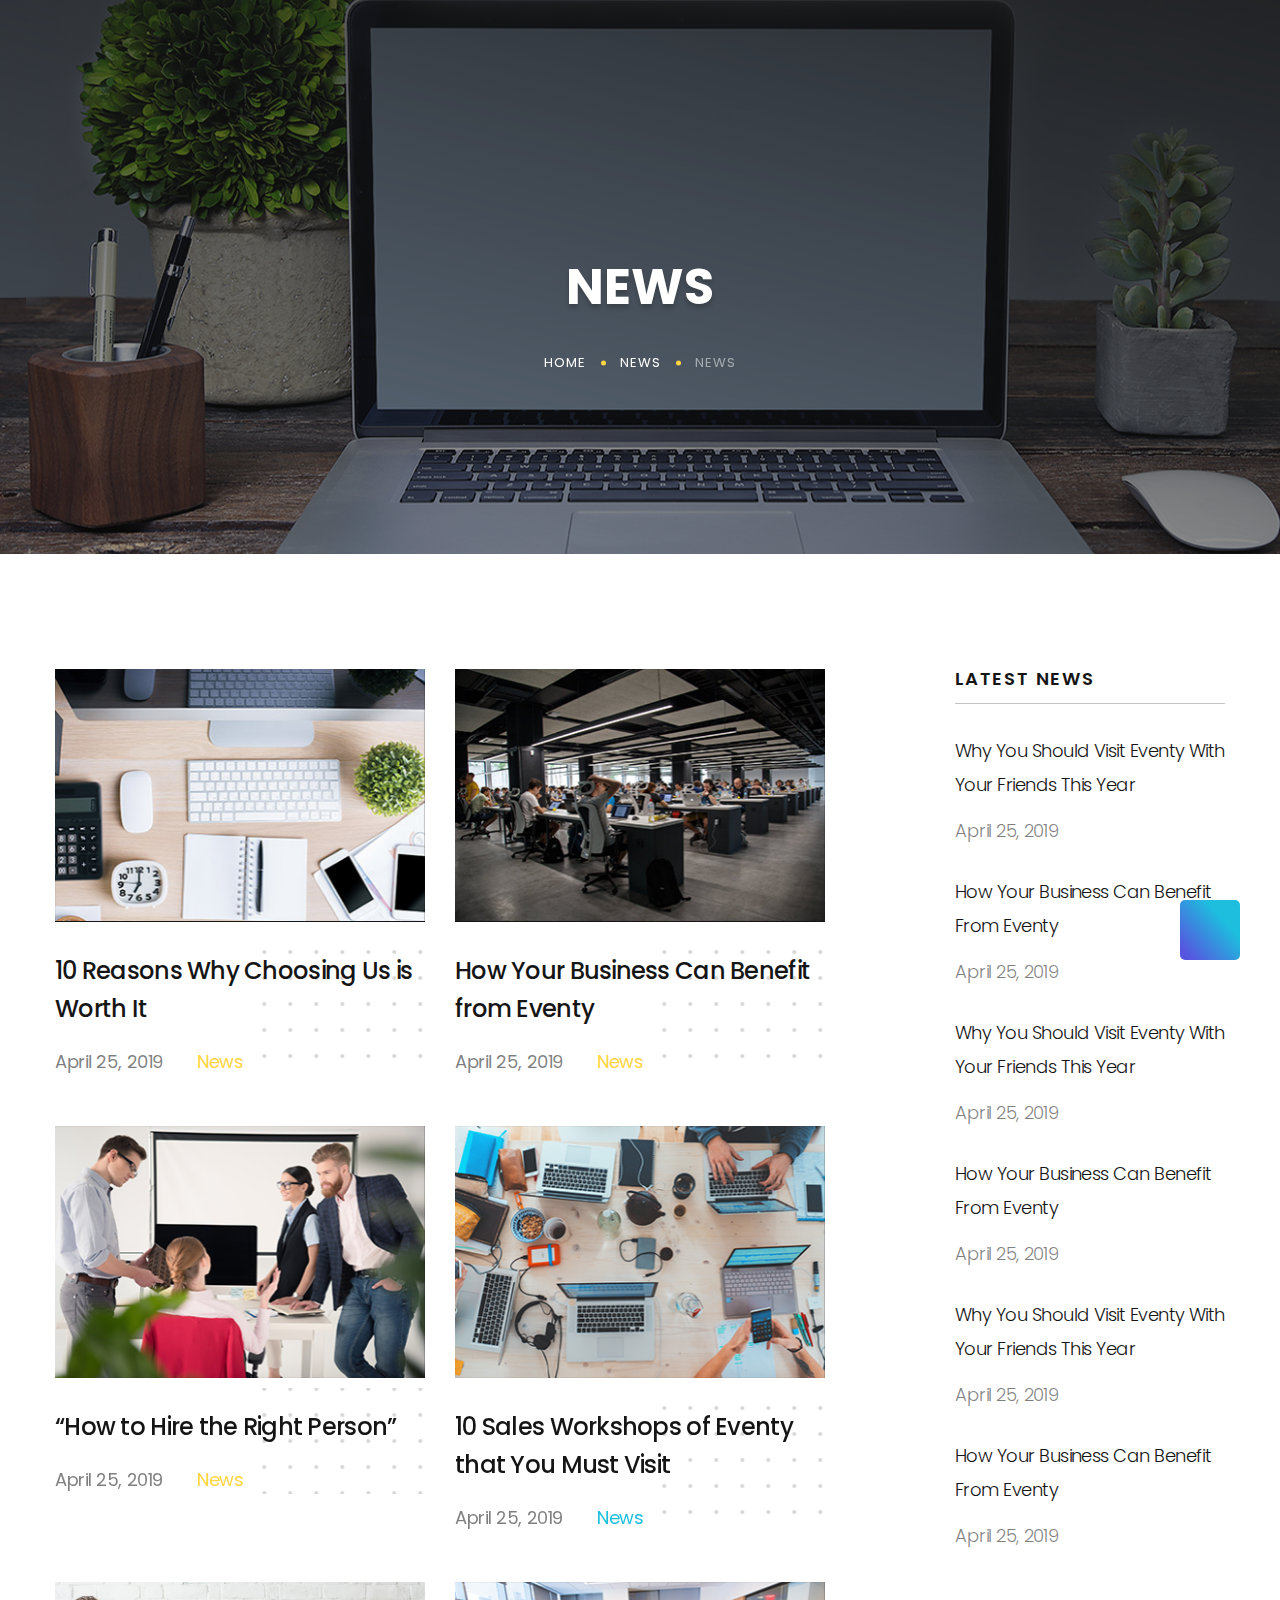
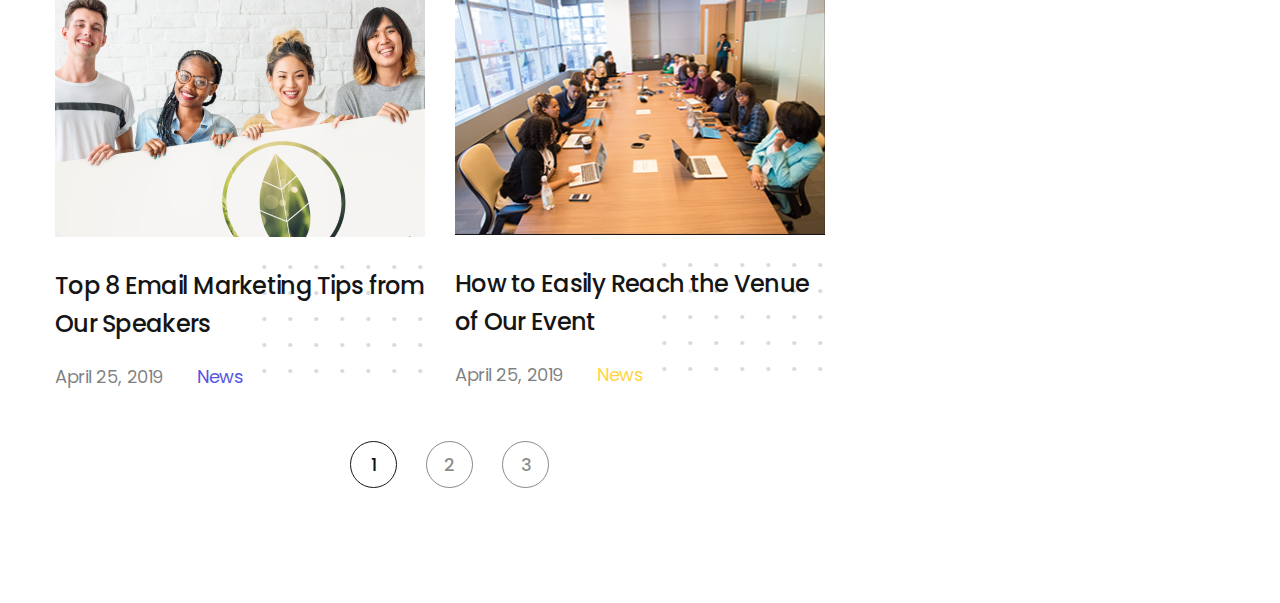
==== commit 4e993aa3: "changes" ====
--- a/site/news.html
+++ b/site/news.html
@@ -5,22 +5,22 @@
     <meta charset="utf-8">
     <meta name="viewport" content="width=device-width, height=device-height, initial-scale=1.0">
     <meta http-equiv="X-UA-Compatible" content="IE=edge">
-    <link rel="icon" href="images/favicon.ico" type="image/x-icon">
+    <link rel="icon" href="images/LOGO1.png" type="image/png">
     <link rel="stylesheet" type="text/css" href="http://fonts.googleapis.com/css?family=Poppins:300,300i,400,500,600,700,800,900,900i%7CRoboto:400">
     <link rel="stylesheet" href="css/news.bootstrap.css">
     <link rel="stylesheet" href="css/news.fonts.css">
     <link rel="stylesheet" href="css/news.style.css">
     <style>.ie-panel{display: none;background: #212121;padding: 10px 0;box-shadow: 3px 3px 5px 0 rgba(0,0,0,.3);clear: both;text-align:center;position: relative;z-index: 1;} html.ie-10 .ie-panel, html.lt-ie-10 .ie-panel {display: block;}</style>
   
-      <section class="parallax-container" data-parallax-img="images/icon-lists-title-bg.jpg">
+      <section class="parallax-container" data-parallax-img="images/Revue-de-presse.png">
         <div class="parallax-content breadcrumbs-custom context-dark"> 
           <div class="container">
             <div class="row justify-content-center">
               <div class="col-12 col-lg-9">
                 <h2 class="breadcrumbs-custom-title">News</h2>
                 <ul class="breadcrumbs-custom-path">
-                  <li><a href="index.html">Home</a></li>
-                  <li><a href="#">Pages</a></li>
+                   <li><a href="index.html">Home</a></li>
+                  <li><a href="news.html">News</a></li>
                   <li class="active">News</li>
                 </ul>
               </div>
@@ -29,7 +29,7 @@
         </div>
       </section>
 
-
+  <!-- Page Header-->
       <section class="section section-lg bg-default">
         <div class="container">
           <div class="row row-70 justify-content-xl-between">
@@ -37,9 +37,9 @@
               <div class="row row-50 justify-content-center">
                 <div class="col-md-6">
                   <div class="post-classic">
-                    <div class="post-classic-figure"><a href="blog-post.html"><img src="images/post-classic-4-370x255.jpg" alt="" width="370" height="255"/></a></div>
+                    <div class="post-classic-figure"><a href="blog-news.html"><img src="images/news-post-1.png" alt="" width="370" height="255"/></a></div>
                     <div class="post-classic-caption">
-                      <h4 class="post-classic-title"><a href="blog-post.html">10 Reasons Why Eventy is Worth Visiting This Year</a></h4>
+                      <h4 class="post-classic-title"><a href="blog-news.html">10 Reasons Why Choosing Us is Worth It</a></h4>
                       <ul class="post-classic-meta">
                         <li>April 25, 2019</li>
                         <li><a class="post-classic-tag-secondary post-classic-tag" href="#">News</a></li>
@@ -49,9 +49,9 @@
                 </div>
                 <div class="col-md-6">
                   <div class="post-classic">
-                    <div class="post-classic-figure"><a href="blog-post.html"><img src="images/post-classic-2-370x255.jpg" alt="" width="370" height="255"/></a></div>
+                    <div class="post-classic-figure"><a href="blog-news.html"><img src="images/news-post-2.png" alt="" width="370" height="255"/></a></div>
                     <div class="post-classic-caption">
-                      <h4 class="post-classic-title"><a href="blog-post.html">How Your Business Can Benefit from Eventy</a></h4>
+                      <h4 class="post-classic-title"><a href="blog-news.html">How Your Business Can Benefit from Eventy</a></h4>
                       <ul class="post-classic-meta">
                         <li>April 25, 2019</li>
                         <li><a class="post-classic-tag-secondary post-classic-tag" href="#">News</a></li>
@@ -61,9 +61,9 @@
                 </div>
                 <div class="col-md-6">
                   <div class="post-classic">
-                    <div class="post-classic-figure"><a href="blog-post.html"><img src="images/post-classic-5-370x255.jpg" alt="" width="370" height="255"/></a></div>
+                    <div class="post-classic-figure"><a href="blog-news.html"><img src="images/news-post-3.png" alt="" width="370" height="255"/></a></div>
                     <div class="post-classic-caption">
-                      <h4 class="post-classic-title"><a href="blog-post.html">Full Lineup of Eventy 2019 is Finally Here!</a></h4>
+                      <h4 class="post-classic-title"><a href="blog-news.html">“How to Hire the Right Person”</a></h4>
                       <ul class="post-classic-meta">
                         <li>April 25, 2019</li>
                         <li><a class="post-classic-tag-secondary post-classic-tag" href="#">News</a></li>
@@ -73,9 +73,9 @@
                 </div>
                 <div class="col-md-6">
                   <div class="post-classic">
-                    <div class="post-classic-figure"><a href="blog-post.html"><img src="images/post-classic-3-370x255.jpg" alt="" width="370" height="255"/></a></div>
+                    <div class="post-classic-figure"><a href="blog-news.html"><img src="images/news-post-4.png" alt="" width="370" height="255"/></a></div>
                     <div class="post-classic-caption">
-                      <h4 class="post-classic-title"><a href="blog-post.html">10 Sales Workshops of Eventy that You Must Visit</a></h4>
+                      <h4 class="post-classic-title"><a href="blog-news.html">10 Sales Workshops of Eventy that You Must Visit</a></h4>
                       <ul class="post-classic-meta">
                         <li>April 25, 2019</li>
                         <li><a class="post-classic-tag" href="#">News</a></li>
@@ -85,9 +85,9 @@
                 </div>
                 <div class="col-md-6">
                   <div class="post-classic">
-                    <div class="post-classic-figure"><a href="blog-post.html"><img src="images/post-classic-1-370x255.jpg" alt="" width="370" height="255"/></a></div>
+                    <div class="post-classic-figure"><a href="blog-news.html"><img src="images/post-classic-1-370x255.jpg" alt="" width="370" height="255"/></a></div>
                     <div class="post-classic-caption">
-                      <h4 class="post-classic-title"><a href="blog-post.html">Top 8 Email Marketing Tips from Our Speakers</a></h4>
+                      <h4 class="post-classic-title"><a href="blog-news.html">Top 8 Email Marketing Tips from Our Speakers</a></h4>
                       <ul class="post-classic-meta">
                         <li>April 25, 2019</li>
                         <li><a class="post-classic-tag-secondary-2 post-classic-tag" href="#">News</a></li>
@@ -97,9 +97,9 @@
                 </div>
                 <div class="col-md-6">
                   <div class="post-classic">
-                    <div class="post-classic-figure"><a href="blog-post.html"><img src="images/post-classic-6-370x255.jpg" alt="" width="370" height="255"/></a></div>
+                    <div class="post-classic-figure"><a href="blog-news.html"><img src="images/news-post-5.png" alt="" width="370" height="255"/></a></div>
                     <div class="post-classic-caption">
-                      <h4 class="post-classic-title"><a href="blog-post.html">How to Easily Reach the Venue of Our Event</a></h4>
+                      <h4 class="post-classic-title"><a href="blog-news.html">How to Easily Reach the Venue of Our Event</a></h4>
                       <ul class="post-classic-meta">
                         <li>April 25, 2019</li>
                         <li><a class="post-classic-tag-secondary post-classic-tag" href="#">News</a></li>
@@ -124,28 +124,28 @@
                 <div class="block-aside-item">
                   <h5 class="block-aside-title">Latest News</h5>
                   <div class="post-minimal">
-                    <h5 class="post-minimal-title"><a href="blog-post.html">Why You Should Visit Eventy With Your Friends This Year</a></h5>
+                    <h5 class="post-minimal-title"><a href="blog-news.html">Why You Should Visit Eventy With Your Friends This Year</a></h5>
                     <p class="post-minimal-date">April 25, 2019</p>
                   </div>
                   <div class="post-minimal">
-                    <h5 class="post-minimal-title"><a href="blog-post.html">How Your Business Can Benefit From Eventy</a></h5>
+                    <h5 class="post-minimal-title"><a href="blog-news.html">How Your Business Can Benefit From Eventy</a></h5>
                     <p class="post-minimal-date">April 25, 2019</p>
                   </div>
                 
                 <div class="post-minimal">
-                    <h5 class="post-minimal-title"><a href="blog-post.html">Why You Should Visit Eventy With Your Friends This Year</a></h5>
+                    <h5 class="post-minimal-title"><a href="blog-news.html">Why You Should Visit Eventy With Your Friends This Year</a></h5>
                     <p class="post-minimal-date">April 25, 2019</p>
                   </div>
                   <div class="post-minimal">
-                    <h5 class="post-minimal-title"><a href="blog-post.html">How Your Business Can Benefit From Eventy</a></h5>
+                    <h5 class="post-minimal-title"><a href="blog-news.html">How Your Business Can Benefit From Eventy</a></h5>
                     <p class="post-minimal-date">April 25, 2019</p>
                   </div>
                    <div class="post-minimal">
-                    <h5 class="post-minimal-title"><a href="blog-post.html">Why You Should Visit Eventy With Your Friends This Year</a></h5>
+                    <h5 class="post-minimal-title"><a href="blog-news.html">Why You Should Visit Eventy With Your Friends This Year</a></h5>
                     <p class="post-minimal-date">April 25, 2019</p>
                   </div>
                   <div class="post-minimal">
-                    <h5 class="post-minimal-title"><a href="blog-post.html">How Your Business Can Benefit From Eventy</a></h5>
+                    <h5 class="post-minimal-title"><a href="blog-news.html">How Your Business Can Benefit From Eventy</a></h5>
                     <p class="post-minimal-date">April 25, 2019</p>
                   </div>
                  </div>
@@ -159,4 +159,7 @@
         </div>
       </section>
       <!-- Page Footer-->
-     +  <script src="js/core.min.js"></script>
+    <script src="js/script.js"></script>
+  </body>
+</html>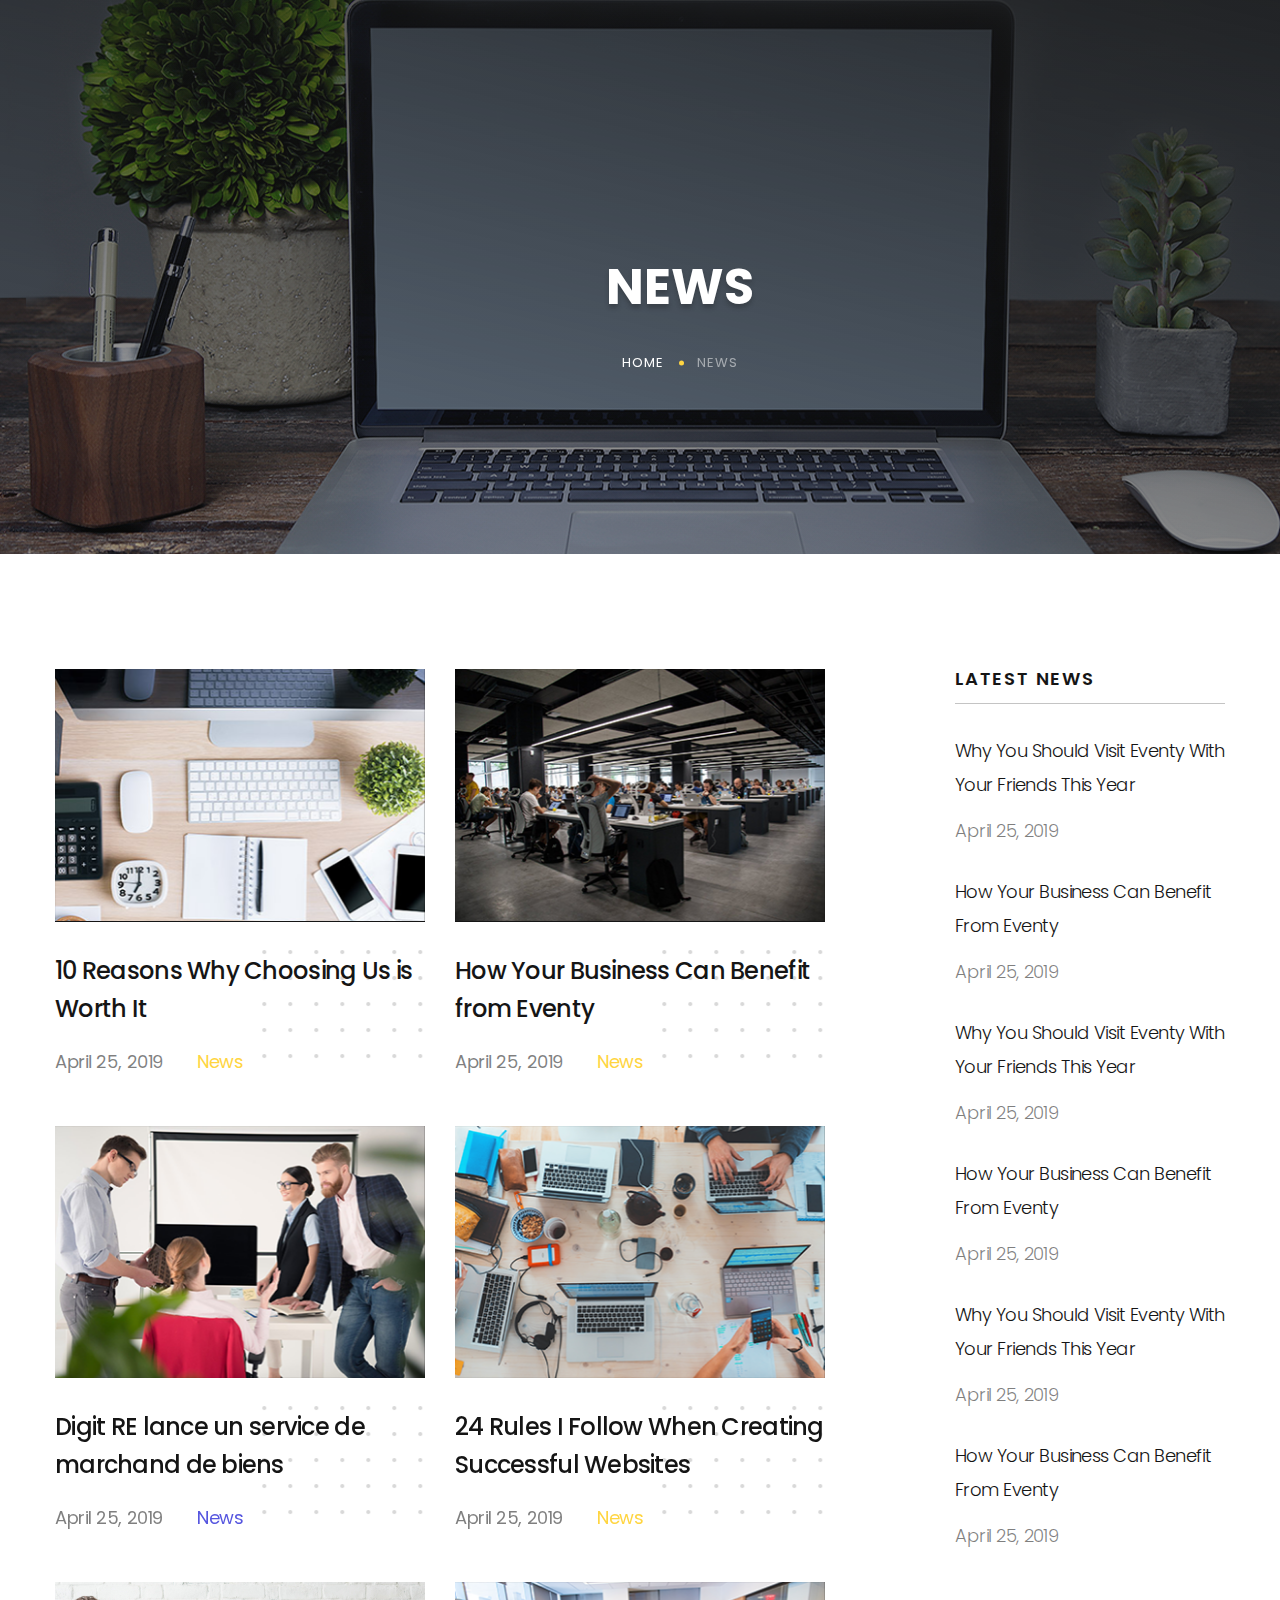
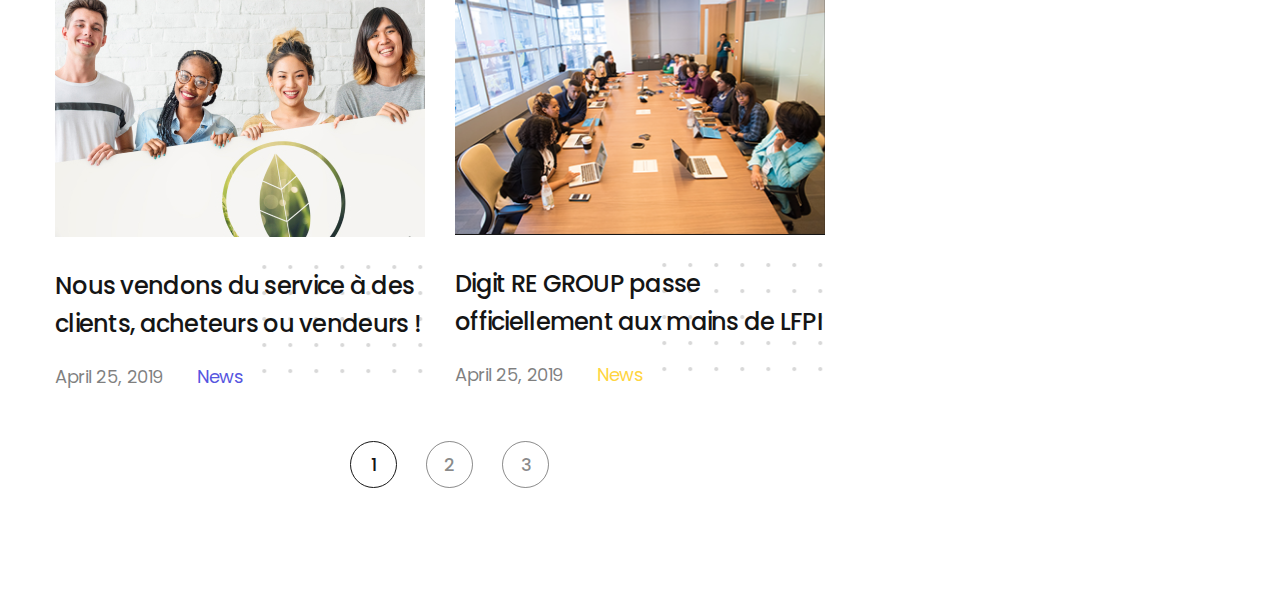
==== commit a02e5f9a: "savings" ====
--- a/site/news.html
+++ b/site/news.html
@@ -20,7 +20,6 @@
                 <h2 class="breadcrumbs-custom-title">News</h2>
                 <ul class="breadcrumbs-custom-path">
                    <li><a href="index.html">Home</a></li>
-                  <li><a href="news.html">News</a></li>
                   <li class="active">News</li>
                 </ul>
               </div>
@@ -59,11 +58,23 @@
                     </div>
                   </div>
                 </div>
-                <div class="col-md-6">
+                 <div class="col-md-6">
                   <div class="post-classic">
                     <div class="post-classic-figure"><a href="blog-news.html"><img src="images/news-post-3.png" alt="" width="370" height="255"/></a></div>
                     <div class="post-classic-caption">
-                      <h4 class="post-classic-title"><a href="blog-news.html">“How to Hire the Right Person”</a></h4>
+                      <h4 class="post-classic-title"><a href="blog-news.html">Digit RE lance un service de marchand de biens</a></h4>
+                      <ul class="post-classic-meta">
+                        <li>April 25, 2019</li>
+                        <li><a class="post-classic-tag-secondary-2 post-classic-tag" href="#">News</a></li>
+                      </ul>
+                    </div>
+                  </div>
+                </div>
+                <div class="col-md-6">
+                  <div class="post-classic">
+                    <div class="post-classic-figure"><a href="blog-news.html"><img src="images/news-post-4.png" alt="" width="370" height="255"/></a></div>
+                    <div class="post-classic-caption">
+                      <h4 class="post-classic-title"><a href="blog-news.html">24 Rules I Follow When Creating Successful Websites</a></h4>
                       <ul class="post-classic-meta">
                         <li>April 25, 2019</li>
                         <li><a class="post-classic-tag-secondary post-classic-tag" href="#">News</a></li>
@@ -73,21 +84,9 @@
                 </div>
                 <div class="col-md-6">
                   <div class="post-classic">
-                    <div class="post-classic-figure"><a href="blog-news.html"><img src="images/news-post-4.png" alt="" width="370" height="255"/></a></div>
-                    <div class="post-classic-caption">
-                      <h4 class="post-classic-title"><a href="blog-news.html">10 Sales Workshops of Eventy that You Must Visit</a></h4>
-                      <ul class="post-classic-meta">
-                        <li>April 25, 2019</li>
-                        <li><a class="post-classic-tag" href="#">News</a></li>
-                      </ul>
-                    </div>
-                  </div>
-                </div>
-                <div class="col-md-6">
-                  <div class="post-classic">
                     <div class="post-classic-figure"><a href="blog-news.html"><img src="images/post-classic-1-370x255.jpg" alt="" width="370" height="255"/></a></div>
                     <div class="post-classic-caption">
-                      <h4 class="post-classic-title"><a href="blog-news.html">Top 8 Email Marketing Tips from Our Speakers</a></h4>
+                      <h4 class="post-classic-title"><a href="blog-news.html">Nous vendons du service à des clients, acheteurs ou vendeurs !</a></h4>
                       <ul class="post-classic-meta">
                         <li>April 25, 2019</li>
                         <li><a class="post-classic-tag-secondary-2 post-classic-tag" href="#">News</a></li>
@@ -99,7 +98,7 @@
                   <div class="post-classic">
                     <div class="post-classic-figure"><a href="blog-news.html"><img src="images/news-post-5.png" alt="" width="370" height="255"/></a></div>
                     <div class="post-classic-caption">
-                      <h4 class="post-classic-title"><a href="blog-news.html">How to Easily Reach the Venue of Our Event</a></h4>
+                      <h4 class="post-classic-title"><a href="blog-news.html">Digit RE GROUP passe officiellement aux mains de LFPI</a></h4>
                       <ul class="post-classic-meta">
                         <li>April 25, 2019</li>
                         <li><a class="post-classic-tag-secondary post-classic-tag" href="#">News</a></li>
--- a/site/css/news.style.css
+++ b/site/css/news.style.css
@@ -1,6 +1,6 @@
 @charset "UTF-8";-/*
-* Trunk version 2.0.1
+/*+* Trunk version 2.0.1 */ a:focus, button:focus {@@ -90,8 +90,8 @@
 	text-decoration: none; } -/*
-* Contexts
+/*+* Contexts */ .post-corporate.post-corporate-img-bg, .section-main-bunner, .context-dark, .bg-gray-600, .bg-gray-700, .bg-gray-800, .bg-primary, .bg-pink, .bg-secondary, .bg-secondary-2, .bg-green, .rd-navbar-classic, .rd-navbar-modern, .rd-navbar-aside, .box-countdown-dark, .post-corporate.post-corporate-img-bg h1,@@ -112,8 +112,8 @@
 	color: #ffffff; } -/*
-* Typography
+/*+* Typography */ body { 	font-family: "Poppins", sans-serif;@@ -278,15 +278,20 @@
 	display: inline-block; } -::selection {+/*::selection { 	background: #1DBEDE; 	color: #ffffff; }-+*/ ::-moz-selection { 	background: #1DBEDE; 	color: #ffffff; }++.col-12.col-lg-9 {+	text-align: center;+	left: 40px;+}	  .thin-title { 	font-weight: 300;@@ -367,8 +372,8 @@
 	text-transform: uppercase; } -/*
-* Brand
+/*+* Brand */ .brand { 	display: inline-block;@@ -382,8 +387,8 @@
 	display: block; } -/*
-* Links
+/*+* Links */ a { 	transition: all 0.3s ease-in-out;@@ -425,8 +430,8 @@
 	margin-top: 35px; } -/*
-* Blocks
+/*+* Blocks */ .block-center, .block-sm, .block-lg { 	margin-left: auto;@@ -556,8 +561,8 @@
 	} } -/*
-* Boxes
+/*+* Boxes */ .box-minimal { 	text-align: center;@@ -849,8 +854,8 @@
 	transform: rotate(-90deg) translateY(-40px); } -/*
-*  testimonials
+/*+*  testimonials */ .team-classic-wrap { 	position: relative;@@ -1198,8 +1203,8 @@
 	} } -/*
-*  testimonials
+/*+*  testimonials */ .testimonials-modern { 	position: relative;@@ -1254,8 +1259,8 @@
 	margin-top: 20px; } -/*
-*  Gallery items
+/*+*  Gallery items */ .gallery-item-classic { 	position: relative;@@ -1302,8 +1307,8 @@
 	box-shadow: 0 0 0 20px rgba(255, 255, 255, 0.4); } -/*
-*  pricing
+/*+*  pricing */ .box-pricing-classic { 	position: relative;@@ -1544,8 +1549,8 @@
 	margin-top: 10px; } -/*
-*  Events
+/*+*  Events */ .event-item-classic { 	display: flex;@@ -1857,8 +1862,8 @@
 	} } -/*
-* Element groups
+/*+* Element groups */ html .group { 	margin-bottom: -20px;@@ -1959,8 +1964,8 @@
 	margin-top: 20px; } -/*
-* Responsive units
+/*+* Responsive units */ .unit { 	display: flex;@@ -1999,11 +2004,11 @@
 	margin-left: 7px; } -/*
-* Lists
+/*+* Lists */-/*
-* Vertical list
+/*+* Vertical list */ .list > li + li { 	margin-top: 10px;@@ -2053,8 +2058,8 @@
 	} } -/*
-* List inline
+/*+* List inline */ .list-inline > li { 	display: inline-block;@@ -2082,8 +2087,8 @@
 	} } -/*
-* List terms
+/*+* List terms */ .list-terms dt + dd { 	margin-top: 5px;@@ -2097,8 +2102,8 @@
 	margin-top: 25px; } -/*
-* Index list
+/*+* Index list */ .index-list { 	counter-reset: li;@@ -2109,8 +2114,8 @@
 	counter-increment: li; } -/*
-* Marked list
+/*+* Marked list */ .list-marked { 	text-align: left;@@ -2147,8 +2152,8 @@
 	margin-top: 10px; } -/*
-* Ordered List
+/*+* Ordered List */ .list-ordered { 	counter-reset: li;@@ -2270,8 +2275,8 @@
 	opacity: 1; } -/*
-* Images
+/*+* Images */ img { 	display: inline-block;@@ -2283,8 +2288,8 @@
 	width: 100%; } -/*
-* Icons
+/*+* Icons */ .icon { 	display: inline-block;@@ -2394,8 +2399,8 @@
 	} } -/*
-* Tables custom
+/*+* Tables custom */ .table-custom { 	width: 100%;@@ -2511,8 +2516,8 @@
 	} } -/*
-* Dividers
+/*+* Dividers */ hr { 	margin-top: 0;@@ -2533,8 +2538,8 @@
 	background-color: #1DBEDE; } -/*
-* Buttons
+/*+* Buttons */ button { 	padding: 0;@@ -3065,8 +3070,8 @@
 	} } -/*
-* Form styles
+/*+* Form styles */ .rd-form { 	position: relative;@@ -3539,8 +3544,8 @@
 	background: #f5f5f5; } -/*
-* Posts
+/*+* Posts */ .badge { 	padding: 4px 10px;@@ -4013,8 +4018,8 @@
 	vertical-align: middle; } -/*
-* Quotes
+/*+* Quotes */ .quote-primary-mark { 	position: relative;@@ -4065,16 +4070,16 @@
 	margin-top: 10px; } -/*
-* Thumbnails
+/*+* Thumbnails */ .figure-light figcaption { 	padding-top: 10px; 	color: #C4C4C4; } -/*
-* Breadcrumbs
+/*+* Breadcrumbs */ .breadcrumbs-custom { 	position: relative;@@ -4184,8 +4189,8 @@
 	} } -/*
-* Pagination custom
+/*+* Pagination custom */ .pagination { 	font-size: 0;@@ -4295,8 +4300,8 @@
 	box-shadow: none; } -/*
-* Snackbars
+/*+* Snackbars */ .snackbars { 	padding: 9px 16px;@@ -4342,8 +4347,8 @@
 	} } -/*
-* Footers
+/*+* Footers */ .footer-classic { 	padding: 90px 0;@@ -4578,8 +4583,8 @@
 	color: #1DBEDE; } -/*
-* Page layout
+/*+* Page layout */ .page { 	position: relative;@@ -4635,8 +4640,8 @@
 	max-width: 1920px; } -/*
-* Text styling
+/*+* Text styling */ .text-italic { 	font-style: italic;@@ -4756,8 +4761,8 @@
 	font-weight: 900; } -/*
-* Offsets
+/*+* Offsets */ * + p { 	margin-top: 15px;@@ -5000,8 +5005,8 @@
 	margin-top: 50px; } -/*
-* Sections
+/*+* Sections */ .section-xs { 	padding: 25px 0;@@ -5444,8 +5449,8 @@
 	background: #2C3AB6; } -/*
-* Grid modules
+/*+* Grid modules */ .grid-demo { 	letter-spacing: 0;@@ -5550,8 +5555,8 @@
 	padding-right: 7px; } -/*
-* Backgrounds
+/*+* Backgrounds */ .post-corporate.post-corporate-img-bg .brand .brand-logo-dark, .section-main-bunner .brand .brand-logo-dark, .context-dark .brand .brand-logo-dark, .bg-gray-600 .brand .brand-logo-dark, .bg-gray-700 .brand .brand-logo-dark, .bg-gray-800 .brand .brand-logo-dark, .bg-primary .brand .brand-logo-dark, .bg-pink .brand .brand-logo-dark, .bg-secondary .brand .brand-logo-dark, .bg-secondary-2 .brand .brand-logo-dark, .bg-green .brand .brand-logo-dark, .rd-navbar-classic .brand .brand-logo-dark, .rd-navbar-modern .brand .brand-logo-dark, .rd-navbar-aside .brand .brand-logo-dark, .box-countdown-dark .brand .brand-logo-dark { 	display: none;@@ -5609,8 +5614,8 @@
 	color: #151515; } -/*
-* Light Backgrounds
+/*+* Light Backgrounds */ .bg-default { 	background-color: #ffffff;@@ -5652,8 +5657,8 @@
 	padding-top: 0; } -/*
-* Dark Backgrounds
+/*+* Dark Backgrounds */ .bg-gray-600 { 	background-color: #3C3C3C;@@ -5717,8 +5722,8 @@
 	background: linear-gradient(359.73deg, #3A092F 0.9%, rgba(60, 55, 79, 0.45) 107.43%); } -/*
-* Accent Backgrounds
+/*+* Accent Backgrounds */ .bg-primary { 	background: #1DBEDE;@@ -5760,8 +5765,8 @@
 	padding-top: 0; } -/*
-* Background Image
+/*+* Background Image */ [class*='bg-'] { 	background-size: cover;@@ -5854,8 +5859,8 @@
 	transform: skewY(-31deg); } -/*
-* Utilities custom
+/*+* Utilities custom */ .height-fill { 	position: relative;@@ -5948,9 +5953,9 @@
 	margin-right: .125em; } -/*
-*
-* Animate.css
+/*+*+* Animate.css */ .animated { 	-webkit-animation-duration: 1s;@@ -6265,9 +6270,9 @@
 	animation-name: slideOutDown; } -/*
-*
-* Preloader
+/*+*+* Preloader */ .preloader { 	position: fixed;@@ -6327,11 +6332,11 @@
 	} } -/*
-*
-* ToTop
+/*+*+* ToTop */-.ui-to-top {+/*.ui-to-top { 	position: fixed; 	right: 15px; 	bottom: 15px;@@ -6342,14 +6347,14 @@
 	line-height: 56px; 	color: #ffffff; 	overflow: hidden;-	background: linear-gradient(228.54deg, #1DBEDE 30.16%, #5656DF 89.45%);+	background: linear-gradient(228.54deg); 	border-radius: 5px; 	text-align: center; 	text-decoration: none; 	transition: .45s all ease-in-out; 	transform: translate3d(0, 100px, 0); }-+*/ .ui-to-top:hover { 	color: #ffffff; 	background: linear-gradient(-228.54deg, #1DBEDE 30.16%, #5656DF 89.45%);@@ -6359,7 +6364,7 @@
 .ui-to-top:focus { 	color: #ffffff; }-+/* .ui-to-top.active { 	transform: translate3d(0, 0, 0); }@@ -6375,10 +6380,10 @@
 		bottom: 40px; 	} }--/*
-*
-* RD Navbar
+*/+/*+*+* RD Navbar */ @keyframes rd-navbar-slide-down { 	0% {@@ -6598,8 +6603,8 @@
 	display: none; } -/*
-* @subsection  RD Navbar Static
+/*+* @subsection  RD Navbar Static */ .rd-navbar-static { 	display: block;@@ -6949,9 +6954,9 @@
 	position: relative; } -/*
-*
-* RD Navbar Fixed
+/*+*+* RD Navbar Fixed */ .rd-navbar-fixed { 	display: block;@@ -7419,9 +7424,9 @@
 	padding-top: 56px; } -/*
-*
-* RD Navbar Sidebar
+/*+*+* RD Navbar Sidebar */ .rd-navbar-sidebar { 	display: block;@@ -7808,10 +7813,10 @@
 	padding-bottom: 11px; } -/**
-*
-* RD Navbar Classic
-* =====================================================
+/**+*+* RD Navbar Classic+* ===================================================== */ .rd-navbar-classic.rd-navbar-static { 	background: rgba(255, 255, 255, 0.11);@@ -7901,9 +7906,9 @@
 	margin-left: 15px; } -/*
-*
-* RD Navbar Fullwidth
+/*+*+* RD Navbar Fullwidth */ .rd-navbar-fullwidth { 	display: block;@@ -7917,10 +7922,10 @@
 	padding: 10px 0; } -/**
-*
-* RD Navbar Modern
-* =====================================================
+/**+*+* RD Navbar Modern+* ===================================================== */ .rd-navbar-modern.rd-navbar-static { 	background: transparent;@@ -8053,10 +8058,10 @@
 	margin-left: 15px; } -/**
-*
-* RD Navbar Modern
-* =====================================================
+/**+*+* RD Navbar Modern+* ===================================================== */ .rd-navbar-aside.rd-navbar-static { 	background: transparent;@@ -8556,9 +8561,9 @@
 	margin-left: 15px; } -/*
-*
-* Swiper
+/*+*+* Swiper */ .swiper-container { 	display: flex;@@ -8994,9 +8999,9 @@
 	} } -/*
-*
-* Search Results
+/*+*+* Search Results */ .rd-search-results-live { 	position: absolute;@@ -9367,9 +9372,9 @@
 	color: #1DBEDE; } -/*
-*
-* Isotope
+/*+*+* Isotope */ @keyframes sprite-animation { 	from {@@ -10255,18 +10260,18 @@
 	} } -/*
-*
-* Tooltop Custom
+/*+*+* Tooltop Custom */ .tooltip { 	font-size: 15px; 	line-height: 1.2; } -/*
-*
-* Counter
+/*+*+* Counter */ .counter-classic { 	text-align: center;@@ -10326,9 +10331,9 @@
 	} } -/*
-*
-* Progress Bars
+/*+*+* Progress Bars */ .progress-linear { 	position: relative;@@ -10384,9 +10389,9 @@
 	} } -/*
-*
-* Circle Progress Bars
+/*+*+* Circle Progress Bars */ .progress-bar-circle { 	display: inline-block;@@ -10423,9 +10428,9 @@
 	margin-top: 12px; } -/*
-*
-* Time Circles
+/*+*+* Time Circles */ .time_circles { 	position: relative;@@ -10512,9 +10517,9 @@
 	margin-top: 40px; } -/*
-*
-* Owl Carousel
+/*+*+* Owl Carousel */ .owl-carousel .animated { 	animation-duration: 1000ms;@@ -10542,15 +10547,15 @@
 	} } -/* 
- * 	Owl Carousel - Auto Height Plugin
+/* + * 	Owl Carousel - Auto Height Plugin  */ .owl-height { 	transition: height 500ms ease-in-out; } -/* 
- *  Core Owl Carousel CSS File
+/* + *  Core Owl Carousel CSS File  */ .owl-carousel { 	display: none;@@ -10633,16 +10638,16 @@
 	display: block; } -/* 
- * 	Owl Carousel - Lazy Load Plugin
+/* + * 	Owl Carousel - Lazy Load Plugin  */ .owl-carousel .owl-item .owl-lazy { 	opacity: 0; 	transition: opacity 400ms ease; } -/* 
- * 	Owl Carousel - Video Plugin
+/* + * 	Owl Carousel - Video Plugin  */ .owl-carousel .owl-video-wrapper { 	position: relative;@@ -10691,8 +10696,8 @@
 	z-index: 1; } -/*
- * Owl Navigation
+/*+ * Owl Navigation  */ .owl-nav.disabled { 	display: none !important;@@ -10728,8 +10733,8 @@
 	content: '\f105'; } -/*
- * Owl Pagination
+/*+ * Owl Pagination  */ .owl-dots { 	text-align: center;@@ -12974,8 +12979,8 @@
 	transition: left 1s cubic-bezier(0, 0, 0.25, 1) 0s, opacity 0.1s ease 0s; } -/*
-* Material Parallax
+/*+* Material Parallax */ .parallax-container { 	position: relative;@@ -13016,9 +13021,9 @@
 	background-attachment: fixed; } -/*
-*
-* Countdown
+/*+*+* Countdown */ .countdown .countdown-row { 	display: flex;@@ -13289,9 +13294,9 @@
 	} } -/*
-*
-* Slick Carousel
+/*+*+* Slick Carousel */ /*rtl:begin:ignore*/ .slick-slider {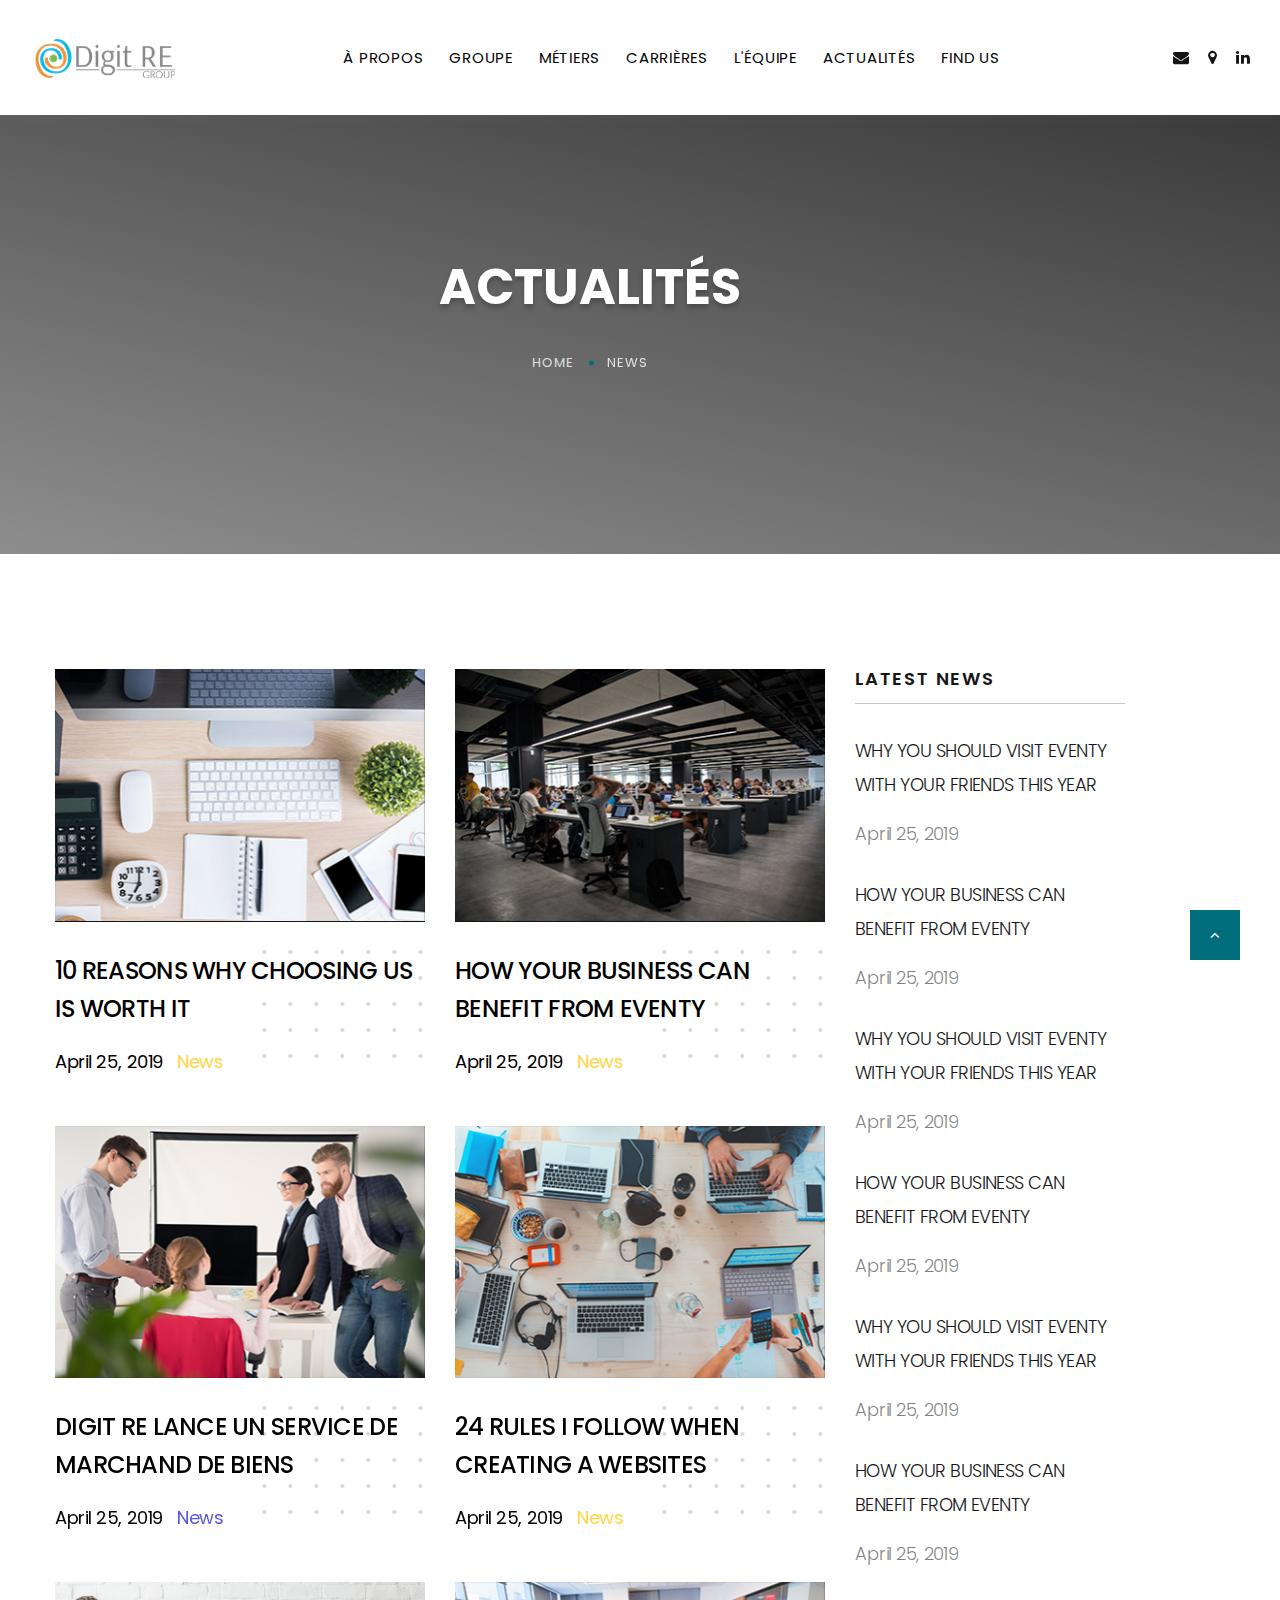
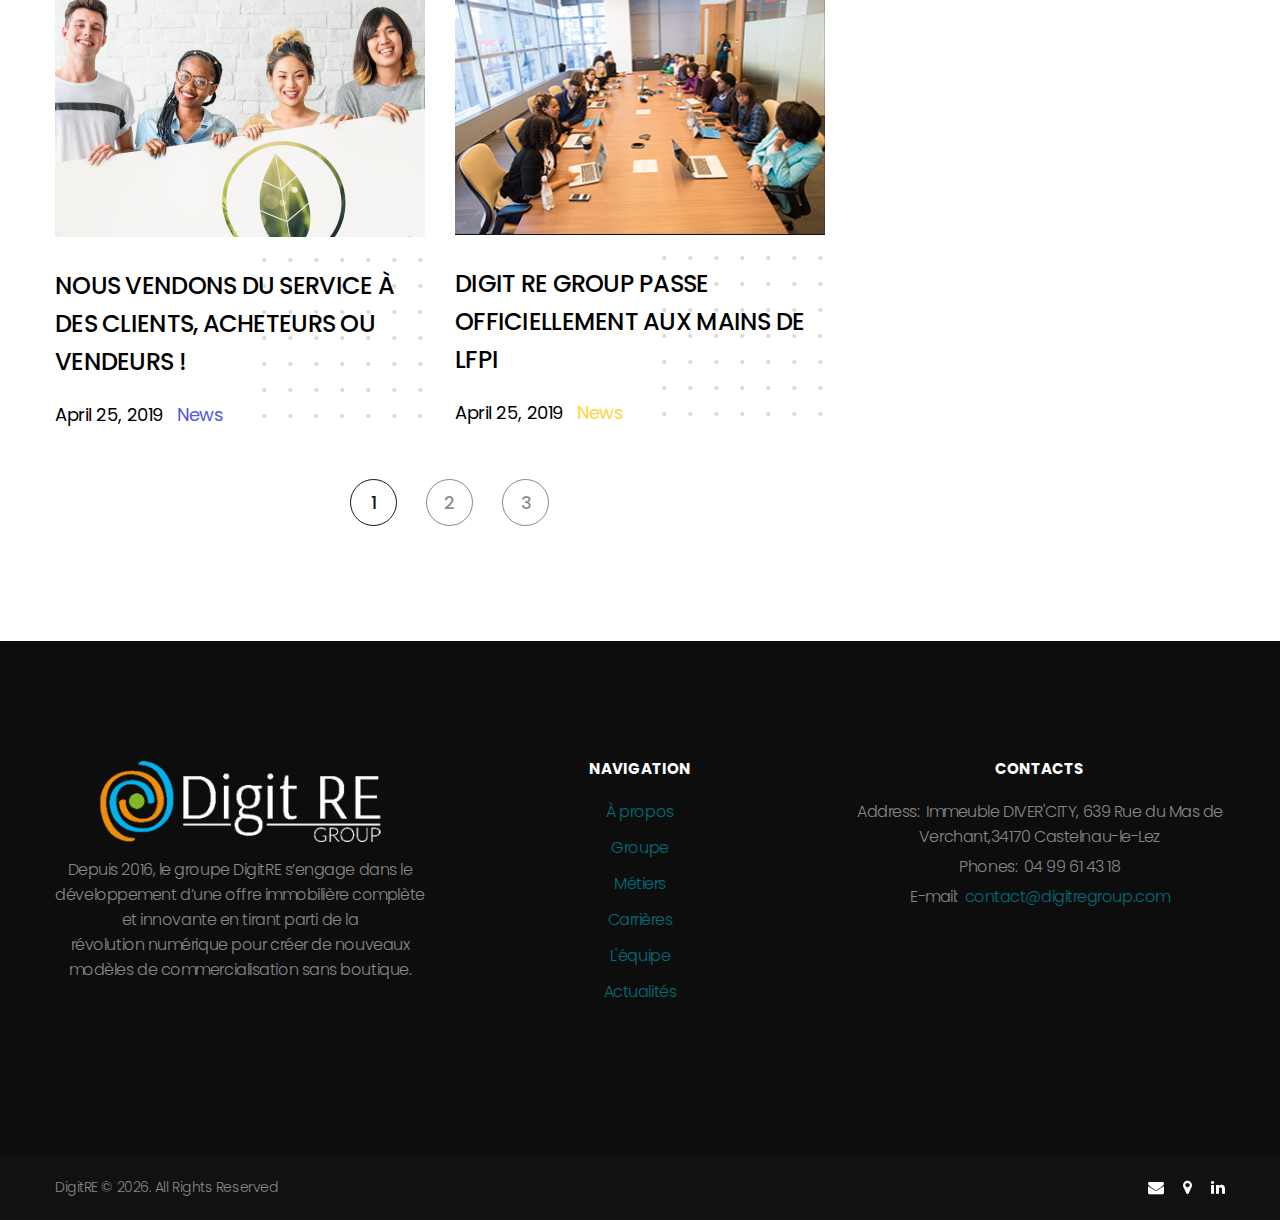
==== commit 0b9b9060: "full-project" ====
--- a/site/news.html
+++ b/site/news.html
@@ -7,20 +7,100 @@
     <meta http-equiv="X-UA-Compatible" content="IE=edge">
     <link rel="icon" href="images/LOGO1.png" type="image/png">
     <link rel="stylesheet" type="text/css" href="http://fonts.googleapis.com/css?family=Poppins:300,300i,400,500,600,700,800,900,900i%7CRoboto:400">
+    <link rel="stylesheet" href="css/bootstrap.css">
+    <link rel="stylesheet" href="css/fonts.css">
+    <link rel="stylesheet" href="css/style.css">
     <link rel="stylesheet" href="css/news.bootstrap.css">
     <link rel="stylesheet" href="css/news.fonts.css">
     <link rel="stylesheet" href="css/news.style.css">
+
     <style>.ie-panel{display: none;background: #212121;padding: 10px 0;box-shadow: 3px 3px 5px 0 rgba(0,0,0,.3);clear: both;text-align:center;position: relative;z-index: 1;} html.ie-10 .ie-panel, html.lt-ie-10 .ie-panel {display: block;}</style>
-  
-      <section class="parallax-container" data-parallax-img="images/Revue-de-presse.png">
+  </head>
+  <body>
+    <div class="ie-panel"><a href="http://windows.microsoft.com/en-US/internet-explorer/"><img src="images/ie8-panel/warning_bar_0000_us.jpg" height="42" width="820" alt="You are using an outdated browser. For a faster, safer browsing experience, upgrade for free today."></a></div>
+    <div class="preloader">
+      <div class="preloader-body">
+        <div class="cssload-container">
+          <div class="cssload-speeding-wheel"></div>
+        </div>
+      </div>
+    </div>
+    <div class="page">
+      <!-- Page Header-->
+      <header class="section page-header">
+        <!-- RD Navbar-->
+        <div class="rd-navbar-wrap">
+          <nav class="rd-navbar rd-navbar-classic" data-layout="rd-navbar-fixed" data-sm-layout="rd-navbar-fixed" data-md-layout="rd-navbar-fixed" data-md-device-layout="rd-navbar-fixed" data-lg-layout="rd-navbar-static" data-lg-device-layout="rd-navbar-static" data-xl-layout="rd-navbar-static" data-xl-device-layout="rd-navbar-static" data-lg-stick-up-offset="46px" data-xl-stick-up-offset="46px" data-xxl-stick-up-offset="46px" data-lg-stick-up="true" data-xl-stick-up="true" data-xxl-stick-up="true">
+            <div class="rd-navbar-main-outer">
+              <div class="rd-navbar-main">
+
+ 
+                <!-- RD Navbar Panel-->
+              <div class="rd-navbar-panel"> 
+                  <!-- RD Navbar Toggle-->
+                  <button class="rd-navbar-toggle" data-rd-navbar-toggle=".rd-navbar-nav-wrap"><span></span></button>
+                  <!-- RD Navbar Brand-->
+                  <div class="rd-navbar-brand"><a class="brand" href="index.html"><img src="images/logo-216x74.png" alt="" width="150" height="38"/></a>
+                  </div>
+
+                </div>
+                <div class="rd-navbar-nav-wrap toggle-original-elements active">
+                <div class="rd-navbar-nav-wrap__element ">
+                  <ul class="list-inline-xxs">
+            <li><a class="icon icon-s icon-gray-darker fa fa-envelope" href="#"></a></li>
+            <li><a class="icon icon-s icon-gray-darker fa fa-map-marker" href="#"></a></li> 
+            <li><a class="icon icon-s icon-gray-darker fa fa-linkedin" href="#"></a></li> 
+       
+                </div>
+                <ul class="rd-navbar-nav">
+                  <li class=""><a href="index.html#about"> À propos
+                      <!--if (navbarTexts && typeof(item.subtitle) !== 'undefined')-->
+                      <!--  span.rd-navbar-subtitle=item.subtitle--></a>
+               
+                  <li><a href="index.html#group">Groupe
+                      <!--if (navbarTexts && typeof(item.subtitle) !== 'undefined')-->
+                      <!--  span.rd-navbar-subtitle=item.subtitle--></a>
+                  </li>
+                  <li><a href="index.html#metiers">Métiers
+                      <!--if (navbarTexts && typeof(item.subtitle) !== 'undefined')-->
+                      <!--  span.rd-navbar-subtitle=item.subtitle--></a>
+                         </li>
+                  <li><a href="index.html#carrieres">Carrières
+                      <!--if (navbarTexts && typeof(item.subtitle) !== 'undefined')-->
+                      <!--  span.rd-navbar-subtitle=item.subtitle--></a>
+                         </li>
+                  <li><a href="index.html#equipe">L'équipe
+                      <!--if (navbarTexts && typeof(item.subtitle) !== 'undefined')-->
+                      <!--  span.rd-navbar-subtitle=item.subtitle--></a>
+                  </li>
+                  </li>
+                  <li><a href="index.html#actualites">Actualités 
+                      <!--if (navbarTexts && typeof(item.subtitle) !== 'undefined')-->
+                      <!--  span.rd-navbar-subtitle=item.subtitle--></a>
+                  </li>
+                  <li><a href="Find-Us.html#find-us">Find Us 
+                      <!--if (navbarTexts && typeof(item.subtitle) !== 'undefined')-->
+                      <!--  span.rd-navbar-subtitle=item.subtitle--></a>
+                  </li>
+                </ul>
+                </ul>
+              </div>
+            </div>
+          </nav>
+        </div>
+      </header>
+
+
+   
+ <section class="parallax-container" data-parallax-img="images/.jpg">
         <div class="parallax-content breadcrumbs-custom context-dark"> 
           <div class="container">
             <div class="row justify-content-center">
               <div class="col-12 col-lg-9">
-                <h2 class="breadcrumbs-custom-title">News</h2>
+              <h2 class="breadcrumbs-custom-title">Actualités</h2>
                 <ul class="breadcrumbs-custom-path">
-                   <li><a href="index.html">Home</a></li>
-                  <li class="active">News</li>
+                <li><a href="index.html#about">Home</a></li>
+                <li class="active">News</li>  
                 </ul>
               </div>
             </div>
@@ -28,8 +108,9 @@
         </div>
       </section>
 
-  <!-- Page Header-->
-      <section class="section section-lg bg-default">
+      
+   
+        <section class="section section-lg bg-default">
         <div class="container">
           <div class="row row-70 justify-content-xl-between">
             <div class="col-lg-8">
@@ -74,7 +155,7 @@
                   <div class="post-classic">
                     <div class="post-classic-figure"><a href="blog-news.html"><img src="images/news-post-4.png" alt="" width="370" height="255"/></a></div>
                     <div class="post-classic-caption">
-                      <h4 class="post-classic-title"><a href="blog-news.html">24 Rules I Follow When Creating Successful Websites</a></h4>
+                      <h4 class="post-classic-title"><a href="blog-news.html">24 Rules I Follow When Creating a Websites</a></h4>
                       <ul class="post-classic-meta">
                         <li>April 25, 2019</li>
                         <li><a class="post-classic-tag-secondary post-classic-tag" href="#">News</a></li>
@@ -149,16 +230,97 @@
                   </div>
                  </div>
 
-
-                  </form>
                 </div>
               </div>
             </div>
           </div>
-        </div>
+   
       </section>
-      <!-- Page Footer-->
-  <script src="js/core.min.js"></script>
+       <!--Page Footer-->
+      <section class="pre-footer-corporate bg-image-7 bg-overlay-darkest">
+        <div class="container">
+          <div class="row justify-content-sm-center justify-content-lg-start row-30 row-md-60">
+            <div class="col-sm-10 col-md-6 col-lg-10 col-xl-4 text-center"><a class="brand" href="index.html"><img src="images/logo-416x91.png" alt="" width="416" height="91" srcset="images/logo-416x91.png 2x"/></a>
+              <p>Depuis 2016, le groupe DigitRE s’engage dans le développement d’une offre immobilière complète et innovante en tirant parti de la <br>révolution numérique pour créer de nouveaux modèles de commercialisation sans boutique.</p>
+            </div>
+            <div class="col-sm-10 col-md-6 col-lg-3 col-xl-4 text-center">
+              <h6>Navigation</h6>
+              <ul class="list-xxs list-primary">
+                <li><a href="#about">À propos</a></li>
+               <li><a href="#group">Groupe</a></li>
+                 <li><a href="#metiers">Métiers</a> </li>
+               <li><a href="#carrieres">Carrières</a> </li>
+              <li><a href="#equipe">L'équipe</a></li>
+              <li><a href="#actualites">Actualités </a></li>   
+              </ul>
+            </div>
+            <div class="col-sm-10 col-md-6 col-lg-4 col-xl-4 text-center">
+              <h6>Contacts</h6>
+              <ul class="list-xs">
+                <li>
+                  <dl class="list-terms-minimal">
+                    <dt>Address</dt>
+                    <dd>Immeuble DIVER'CITY, 639 Rue du Mas de Verchant,34170 Castelnau-le-Lez</dd>
+                  </dl>
+                </li>
+                <li>
+                  <dl class="list-terms-minimal">
+                    <dt>Phones</dt>
+                    <dd>
+                      <ul class="list-semicolon">
+                        <li><a href="tel:#">04 99 61 43 18</a></li>
+                      </ul>
+                    </dd>
+                  </dl>
+                </li>
+                <li>
+                  <dl class="list-terms-minimal">
+                    <dt>E-mail</dt>
+                    <dd><a class="link-primary" href="mailto:#">contact@digitregroup.com</a></dd>
+                  </dl>
+                </li>
+                
+              </ul>
+            </div>
+            <div class="col-sm-10 col-md-6 col-lg-5 col-xl-3">
+              <div class="google-map-footer">
+                <!--Please, add the data attribute data-key="YOUR_API_KEY" in order to insert your own API key for the Google map.-->
+                <!--Please note that YOUR_API_KEY should replaced with your key.-->
+                <!--Example: <div class="google-map-container" data-key="YOUR_API_KEY">-->
+                <div class="google-map-container" data-center="9870 St Vincent Place, Glasgow, DC 45 Fr 45." data-zoom="5" data-icon="images/gmap_marker.png" data-icon-active="images/gmap_marker_active.png" data-styles="[{&quot;featureType&quot;:&quot;landscape&quot;,&quot;stylers&quot;:[{&quot;saturation&quot;:-100},{&quot;lightness&quot;:60}]},{&quot;featureType&quot;:&quot;road.local&quot;,&quot;stylers&quot;:[{&quot;saturation&quot;:-100},{&quot;lightness&quot;:40},{&quot;visibility&quot;:&quot;on&quot;}]},{&quot;featureType&quot;:&quot;transit&quot;,&quot;stylers&quot;:[{&quot;saturation&quot;:-100},{&quot;visibility&quot;:&quot;simplified&quot;}]},{&quot;featureType&quot;:&quot;administrative.province&quot;,&quot;stylers&quot;:[{&quot;visibility&quot;:&quot;off&quot;}]},{&quot;featureType&quot;:&quot;water&quot;,&quot;stylers&quot;:[{&quot;visibility&quot;:&quot;on&quot;},{&quot;lightness&quot;:30}]},{&quot;featureType&quot;:&quot;road.highway&quot;,&quot;elementType&quot;:&quot;geometry.fill&quot;,&quot;stylers&quot;:[{&quot;color&quot;:&quot;#ef8c25&quot;},{&quot;lightness&quot;:40}]},{&quot;featureType&quot;:&quot;road.highway&quot;,&quot;elementType&quot;:&quot;geometry.stroke&quot;,&quot;stylers&quot;:[{&quot;visibility&quot;:&quot;off&quot;}]},{&quot;featureType&quot;:&quot;poi.park&quot;,&quot;elementType&quot;:&quot;geometry.fill&quot;,&quot;stylers&quot;:[{&quot;color&quot;:&quot;#b6c54c&quot;},{&quot;lightness&quot;:40},{&quot;saturation&quot;:-40}]},{}]">
+                  <div class="google-map"></div>
+                  <ul class="google-map-markers">
+                    <li data-location="9870 St Vincent Place, Glasgow, DC 45 Fr 45." data-description="9870 St Vincent Place, Glasgow"></li>
+                  </ul>
+                </div>
+              </div>
+            </div>
+          </div>
+        </div>
+      </section>
+
+      <footer class="footer-corporate bg-gray-darkest">
+        <div class="container">
+          <div class="footer-corporate__inner">
+            <p class="rights"><span>DigitRE</span><span>&nbsp;&copy;&nbsp;</span><span id="copyright-year"></span>. All Rights Reserved</p>
+            <ul class="list-inline-xxs">
+            <li><a class="icon icon-s icon-gray-darker fa fa-envelope" href="#"></a></li>
+            <li><a class="icon icon-s icon-gray-darker fa fa-map-marker" href="#"></a></li> 
+            <li><a class="icon icon-s icon-gray-darker fa fa-linkedin" href="#"></a></li>         
+            </ul>
+          </div>
+        </div>
+      </footer>
+    </div>
+    <!-- Global Mailform Output-->
+    <div class="snackbars" id="form-output-global"></div>
+
+    <!-- Javascript-->
+   
+    <script src="js/core.min.js"></script>
     <script src="js/script.js"></script>
+    <script src="js/news.core.min.js"></script>
+    <script src="js/news.script.js"></script>
+    <!-- coded by Houdini-->
   </body>
 </html>--- a/site/css/fonts.css
+++ b/site/css/fonts.css
@@ -0,0 +1,12960 @@
+/** @section Font Awesome Icons 4.7.0 */+@font-face {+	font-family: 'FontAwesome';+	src: url("../fonts/fontawesome-webfont.eot?v=4.7.0");+	src: url("../fonts/fontawesome-webfont.eot?#iefix&v=4.7.0") format("embedded-opentype"), url("../fonts/fontawesome-webfont.woff2?v=4.7.0") format("woff2"), url("../fonts/fontawesome-webfont.woff?v=4.7.0") format("woff"), url("../fonts/fontawesome-webfont.ttf?v=4.7.0") format("truetype"), url("../fonts/fontawesome-webfont.svg?v=4.7.0#fontawesomeregular") format("svg");+	font-weight: normal;+	font-style: normal;+}++.fa {+	display: inline-block;+	font-family: 'FontAwesome';+	font-size: inherit;+	text-rendering: auto;+	-webkit-font-smoothing: antialiased;+	-moz-osx-font-smoothing: grayscale;+}++[class*='fa-']:before {+	font-weight: 400;+	font-family: 'FontAwesome';+}++/* makes the font 33% larger relative to the icon container */+.fa-lg {+	font-size: 1.33333333em;+	line-height: 0.75em;+	vertical-align: -15%;+}++.fa-2x {+	font-size: 2em;+}++.fa-3x {+	font-size: 3em;+}++.fa-4x {+	font-size: 4em;+}++.fa-5x {+	font-size: 5em;+}++.fa-fw {+	width: 1.28571429em;+	text-align: center;+}++.fa-ul {+	padding-left: 0;+	margin-left: 2.14285714em;+	list-style-type: none;+}++.fa-ul > li {+	position: relative;+}++.fa-li {+	position: absolute;+	left: -2.14285714em;+	width: 2.14285714em;+	top: 0.14285714em;+	text-align: center;+}++.fa-li.fa-lg {+	left: -1.85714286em;+}++.fa-border {+	padding: .2em .25em .15em;+	border: solid 0.08em #eeeeee;+	border-radius: .1em;+}++.fa-pull-left {+	float: left;+}++.fa-pull-right {+	float: right;+}++.fa.fa-pull-left {+	margin-right: .3em;+}++.fa.fa-pull-right {+	margin-left: .3em;+}++/* Deprecated as of 4.4.0 */+.pull-right {+	float: right;+}++.pull-left {+	float: left;+}++.fa.pull-left {+	margin-right: .3em;+}++.fa.pull-right {+	margin-left: .3em;+}++.fa-spin {+	-webkit-animation: fa-spin 2s infinite linear;+	animation: fa-spin 2s infinite linear;+}++.fa-pulse {+	-webkit-animation: fa-spin 1s infinite steps(8);+	animation: fa-spin 1s infinite steps(8);+}++@-webkit-keyframes fa-spin {+	0% {+		-webkit-transform: rotate(0deg);+		transform: rotate(0deg);+	}+	100% {+		-webkit-transform: rotate(359deg);+		transform: rotate(359deg);+	}+}++@keyframes fa-spin {+	0% {+		-webkit-transform: rotate(0deg);+		transform: rotate(0deg);+	}+	100% {+		-webkit-transform: rotate(359deg);+		transform: rotate(359deg);+	}+}++.fa-rotate-90 {+	-ms-filter: "progid:DXImageTransform.Microsoft.BasicImage(rotation=1)";+	-webkit-transform: rotate(90deg);+	-ms-transform: rotate(90deg);+	transform: rotate(90deg);+}++.fa-rotate-180 {+	-ms-filter: "progid:DXImageTransform.Microsoft.BasicImage(rotation=2)";+	-webkit-transform: rotate(180deg);+	-ms-transform: rotate(180deg);+	transform: rotate(180deg);+}++.fa-rotate-270 {+	-ms-filter: "progid:DXImageTransform.Microsoft.BasicImage(rotation=3)";+	-webkit-transform: rotate(270deg);+	-ms-transform: rotate(270deg);+	transform: rotate(270deg);+}++.fa-flip-horizontal {+	-ms-filter: "progid:DXImageTransform.Microsoft.BasicImage(rotation=0, mirror=1)";+	-webkit-transform: scale(-1, 1);+	-ms-transform: scale(-1, 1);+	transform: scale(-1, 1);+}++.fa-flip-vertical {+	-ms-filter: "progid:DXImageTransform.Microsoft.BasicImage(rotation=2, mirror=1)";+	-webkit-transform: scale(1, -1);+	-ms-transform: scale(1, -1);+	transform: scale(1, -1);+}++:root .fa-rotate-90,+:root .fa-rotate-180,+:root .fa-rotate-270,+:root .fa-flip-horizontal,+:root .fa-flip-vertical {+	filter: none;+}++.fa-stack {+	position: relative;+	display: inline-block;+	width: 2em;+	height: 2em;+	line-height: 2em;+	vertical-align: middle;+}++.fa-stack-1x,+.fa-stack-2x {+	position: absolute;+	left: 0;+	width: 100%;+	text-align: center;+}++.fa-stack-1x {+	line-height: inherit;+}++.fa-stack-2x {+	font-size: 2em;+}++.fa-inverse {+	color: #ffffff;+}++/* Font Awesome uses the Unicode Private Use Area (PUA) to ensure screen+   readers do not read off random characters that represent icons */+.fa-glass:before {+	content: "\f000";+}++.fa-music:before {+	content: "\f001";+}++.fa-search:before {+	content: "\f002";+}++.fa-envelope-o:before {+	content: "\f003";+}++.fa-heart:before {+	content: "\f004";+}++.fa-star:before {+	content: "\f005";+}++.fa-star-o:before {+	content: "\f006";+}++.fa-user:before {+	content: "\f007";+}++.fa-film:before {+	content: "\f008";+}++.fa-th-large:before {+	content: "\f009";+}++.fa-th:before {+	content: "\f00a";+}++.fa-th-list:before {+	content: "\f00b";+}++.fa-check:before {+	content: "\f00c";+}++.fa-remove:before,+.fa-close:before,+.fa-times:before {+	content: "\f00d";+}++.fa-search-plus:before {+	content: "\f00e";+}++.fa-search-minus:before {+	content: "\f010";+}++.fa-power-off:before {+	content: "\f011";+}++.fa-signal:before {+	content: "\f012";+}++.fa-gear:before,+.fa-cog:before {+	content: "\f013";+}++.fa-trash-o:before {+	content: "\f014";+}++.fa-home:before {+	content: "\f015";+}++.fa-file-o:before {+	content: "\f016";+}++.fa-clock-o:before {+	content: "\f017";+}++.fa-road:before {+	content: "\f018";+}++.fa-download:before {+	content: "\f019";+}++.fa-arrow-circle-o-down:before {+	content: "\f01a";+}++.fa-arrow-circle-o-up:before {+	content: "\f01b";+}++.fa-inbox:before {+	content: "\f01c";+}++.fa-play-circle-o:before {+	content: "\f01d";+}++.fa-rotate-right:before,+.fa-repeat:before {+	content: "\f01e";+}++.fa-refresh:before {+	content: "\f021";+}++.fa-list-alt:before {+	content: "\f022";+}++.fa-lock:before {+	content: "\f023";+}++.fa-flag:before {+	content: "\f024";+}++.fa-headphones:before {+	content: "\f025";+}++.fa-volume-off:before {+	content: "\f026";+}++.fa-volume-down:before {+	content: "\f027";+}++.fa-volume-up:before {+	content: "\f028";+}++.fa-qrcode:before {+	content: "\f029";+}++.fa-barcode:before {+	content: "\f02a";+}++.fa-tag:before {+	content: "\f02b";+}++.fa-tags:before {+	content: "\f02c";+}++.fa-book:before {+	content: "\f02d";+}++.fa-bookmark:before {+	content: "\f02e";+}++.fa-print:before {+	content: "\f02f";+}++.fa-camera:before {+	content: "\f030";+}++.fa-font:before {+	content: "\f031";+}++.fa-bold:before {+	content: "\f032";+}++.fa-italic:before {+	content: "\f033";+}++.fa-text-height:before {+	content: "\f034";+}++.fa-text-width:before {+	content: "\f035";+}++.fa-align-left:before {+	content: "\f036";+}++.fa-align-center:before {+	content: "\f037";+}++.fa-align-right:before {+	content: "\f038";+}++.fa-align-justify:before {+	content: "\f039";+}++.fa-list:before {+	content: "\f03a";+}++.fa-dedent:before,+.fa-outdent:before {+	content: "\f03b";+}++.fa-indent:before {+	content: "\f03c";+}++.fa-video-camera:before {+	content: "\f03d";+}++.fa-photo:before,+.fa-image:before,+.fa-picture-o:before {+	content: "\f03e";+}++.fa-pencil:before {+	content: "\f040";+}++.fa-map-marker:before {+	content: "\f041";+}++.fa-adjust:before {+	content: "\f042";+}++.fa-tint:before {+	content: "\f043";+}++.fa-edit:before,+.fa-pencil-square-o:before {+	content: "\f044";+}++.fa-share-square-o:before {+	content: "\f045";+}++.fa-check-square-o:before {+	content: "\f046";+}++.fa-arrows:before {+	content: "\f047";+}++.fa-step-backward:before {+	content: "\f048";+}++.fa-fast-backward:before {+	content: "\f049";+}++.fa-backward:before {+	content: "\f04a";+}++.fa-play:before {+	content: "\f04b";+}++.fa-pause:before {+	content: "\f04c";+}++.fa-stop:before {+	content: "\f04d";+}++.fa-forward:before {+	content: "\f04e";+}++.fa-fast-forward:before {+	content: "\f050";+}++.fa-step-forward:before {+	content: "\f051";+}++.fa-eject:before {+	content: "\f052";+}++.fa-chevron-left:before {+	content: "\f053";+}++.fa-chevron-right:before {+	content: "\f054";+}++.fa-plus-circle:before {+	content: "\f055";+}++.fa-minus-circle:before {+	content: "\f056";+}++.fa-times-circle:before {+	content: "\f057";+}++.fa-check-circle:before {+	content: "\f058";+}++.fa-question-circle:before {+	content: "\f059";+}++.fa-info-circle:before {+	content: "\f05a";+}++.fa-crosshairs:before {+	content: "\f05b";+}++.fa-times-circle-o:before {+	content: "\f05c";+}++.fa-check-circle-o:before {+	content: "\f05d";+}++.fa-ban:before {+	content: "\f05e";+}++.fa-arrow-left:before {+	content: "\f060";+}++.fa-arrow-right:before {+	content: "\f061";+}++.fa-arrow-up:before {+	content: "\f062";+}++.fa-arrow-down:before {+	content: "\f063";+}++.fa-mail-forward:before,+.fa-share:before {+	content: "\f064";+}++.fa-expand:before {+	content: "\f065";+}++.fa-compress:before {+	content: "\f066";+}++.fa-plus:before {+	content: "\f067";+}++.fa-minus:before {+	content: "\f068";+}++.fa-asterisk:before {+	content: "\f069";+}++.fa-exclamation-circle:before {+	content: "\f06a";+}++.fa-gift:before {+	content: "\f06b";+}++.fa-leaf:before {+	content: "\f06c";+}++.fa-fire:before {+	content: "\f06d";+}++.fa-eye:before {+	content: "\f06e";+}++.fa-eye-slash:before {+	content: "\f070";+}++.fa-warning:before,+.fa-exclamation-triangle:before {+	content: "\f071";+}++.fa-plane:before {+	content: "\f072";+}++.fa-calendar:before {+	content: "\f073";+}++.fa-random:before {+	content: "\f074";+}++.fa-comment:before {+	content: "\f075";+}++.fa-magnet:before {+	content: "\f076";+}++.fa-chevron-up:before {+	content: "\f077";+}++.fa-chevron-down:before {+	content: "\f078";+}++.fa-retweet:before {+	content: "\f079";+}++.fa-shopping-cart:before {+	content: "\f07a";+}++.fa-folder:before {+	content: "\f07b";+}++.fa-folder-open:before {+	content: "\f07c";+}++.fa-arrows-v:before {+	content: "\f07d";+}++.fa-arrows-h:before {+	content: "\f07e";+}++.fa-bar-chart-o:before,+.fa-bar-chart:before {+	content: "\f080";+}++.fa-twitter-square:before {+	content: "\f081";+}++.fa-facebook-square:before {+	content: "\f082";+}++.fa-camera-retro:before {+	content: "\f083";+}++.fa-key:before {+	content: "\f084";+}++.fa-gears:before,+.fa-cogs:before {+	content: "\f085";+}++.fa-comments:before {+	content: "\f086";+}++.fa-thumbs-o-up:before {+	content: "\f087";+}++.fa-thumbs-o-down:before {+	content: "\f088";+}++.fa-star-half:before {+	content: "\f089";+}++.fa-heart-o:before {+	content: "\f08a";+}++.fa-sign-out:before {+	content: "\f08b";+}++.fa-linkedin-square:before {+	content: "\f08c";+}++.fa-thumb-tack:before {+	content: "\f08d";+}++.fa-external-link:before {+	content: "\f08e";+}++.fa-sign-in:before {+	content: "\f090";+}++.fa-trophy:before {+	content: "\f091";+}++.fa-github-square:before {+	content: "\f092";+}++.fa-upload:before {+	content: "\f093";+}++.fa-lemon-o:before {+	content: "\f094";+}++.fa-phone:before {+	content: "\f095";+}++.fa-square-o:before {+	content: "\f096";+}++.fa-bookmark-o:before {+	content: "\f097";+}++.fa-phone-square:before {+	content: "\f098";+}++.fa-twitter:before {+	content: "\f099";+}++.fa-facebook-f:before,+.fa-facebook:before {+	content: "\f09a";+}++.fa-github:before {+	content: "\f09b";+}++.fa-unlock:before {+	content: "\f09c";+}++.fa-credit-card:before {+	content: "\f09d";+}++.fa-feed:before,+.fa-rss:before {+	content: "\f09e";+}++.fa-hdd-o:before {+	content: "\f0a0";+}++.fa-bullhorn:before {+	content: "\f0a1";+}++.fa-bell:before {+	content: "\f0f3";+}++.fa-certificate:before {+	content: "\f0a3";+}++.fa-hand-o-right:before {+	content: "\f0a4";+}++.fa-hand-o-left:before {+	content: "\f0a5";+}++.fa-hand-o-up:before {+	content: "\f0a6";+}++.fa-hand-o-down:before {+	content: "\f0a7";+}++.fa-arrow-circle-left:before {+	content: "\f0a8";+}++.fa-arrow-circle-right:before {+	content: "\f0a9";+}++.fa-arrow-circle-up:before {+	content: "\f0aa";+}++.fa-arrow-circle-down:before {+	content: "\f0ab";+}++.fa-globe:before {+	content: "\f0ac";+}++.fa-wrench:before {+	content: "\f0ad";+}++.fa-tasks:before {+	content: "\f0ae";+}++.fa-filter:before {+	content: "\f0b0";+}++.fa-briefcase:before {+	content: "\f0b1";+}++.fa-arrows-alt:before {+	content: "\f0b2";+}++.fa-group:before,+.fa-users:before {+	content: "\f0c0";+}++.fa-chain:before,+.fa-link:before {+	content: "\f0c1";+}++.fa-cloud:before {+	content: "\f0c2";+}++.fa-flask:before {+	content: "\f0c3";+}++.fa-cut:before,+.fa-scissors:before {+	content: "\f0c4";+}++.fa-copy:before,+.fa-files-o:before {+	content: "\f0c5";+}++.fa-paperclip:before {+	content: "\f0c6";+}++.fa-save:before,+.fa-floppy-o:before {+	content: "\f0c7";+}++.fa-square:before {+	content: "\f0c8";+}++.fa-navicon:before,+.fa-reorder:before,+.fa-bars:before {+	content: "\f0c9";+}++.fa-list-ul:before {+	content: "\f0ca";+}++.fa-list-ol:before {+	content: "\f0cb";+}++.fa-strikethrough:before {+	content: "\f0cc";+}++.fa-underline:before {+	content: "\f0cd";+}++.fa-table:before {+	content: "\f0ce";+}++.fa-magic:before {+	content: "\f0d0";+}++.fa-truck:before {+	content: "\f0d1";+}++.fa-pinterest:before {+	content: "\f0d2";+}++.fa-pinterest-square:before {+	content: "\f0d3";+}++.fa-google-plus-square:before {+	content: "\f0d4";+}++.fa-google-plus:before {+	content: "\f0d5";+}++.fa-money:before {+	content: "\f0d6";+}++.fa-caret-down:before {+	content: "\f0d7";+}++.fa-caret-up:before {+	content: "\f0d8";+}++.fa-caret-left:before {+	content: "\f0d9";+}++.fa-caret-right:before {+	content: "\f0da";+}++.fa-columns:before {+	content: "\f0db";+}++.fa-unsorted:before,+.fa-sort:before {+	content: "\f0dc";+}++.fa-sort-down:before,+.fa-sort-desc:before {+	content: "\f0dd";+}++.fa-sort-up:before,+.fa-sort-asc:before {+	content: "\f0de";+}++.fa-envelope:before {+	content: "\f0e0";+}++.fa-linkedin:before {+	content: "\f0e1";+}++.fa-rotate-left:before,+.fa-undo:before {+	content: "\f0e2";+}++.fa-legal:before,+.fa-gavel:before {+	content: "\f0e3";+}++.fa-dashboard:before,+.fa-tachometer:before {+	content: "\f0e4";+}++.fa-comment-o:before {+	content: "\f0e5";+}++.fa-comments-o:before {+	content: "\f0e6";+}++.fa-flash:before,+.fa-bolt:before {+	content: "\f0e7";+}++.fa-sitemap:before {+	content: "\f0e8";+}++.fa-umbrella:before {+	content: "\f0e9";+}++.fa-paste:before,+.fa-clipboard:before {+	content: "\f0ea";+}++.fa-lightbulb-o:before {+	content: "\f0eb";+}++.fa-exchange:before {+	content: "\f0ec";+}++.fa-cloud-download:before {+	content: "\f0ed";+}++.fa-cloud-upload:before {+	content: "\f0ee";+}++.fa-user-md:before {+	content: "\f0f0";+}++.fa-stethoscope:before {+	content: "\f0f1";+}++.fa-suitcase:before {+	content: "\f0f2";+}++.fa-bell-o:before {+	content: "\f0a2";+}++.fa-coffee:before {+	content: "\f0f4";+}++.fa-cutlery:before {+	content: "\f0f5";+}++.fa-file-text-o:before {+	content: "\f0f6";+}++.fa-building-o:before {+	content: "\f0f7";+}++.fa-hospital-o:before {+	content: "\f0f8";+}++.fa-ambulance:before {+	content: "\f0f9";+}++.fa-medkit:before {+	content: "\f0fa";+}++.fa-fighter-jet:before {+	content: "\f0fb";+}++.fa-beer:before {+	content: "\f0fc";+}++.fa-h-square:before {+	content: "\f0fd";+}++.fa-plus-square:before {+	content: "\f0fe";+}++.fa-angle-double-left:before {+	content: "\f100";+}++.fa-angle-double-right:before {+	content: "\f101";+}++.fa-angle-double-up:before {+	content: "\f102";+}++.fa-angle-double-down:before {+	content: "\f103";+}++.fa-angle-left:before {+	content: "\f104";+}++.fa-angle-right:before {+	content: "\f105";+}++.fa-angle-up:before {+	content: "\f106";+}++.fa-angle-down:before {+	content: "\f107";+}++.fa-desktop:before {+	content: "\f108";+}++.fa-laptop:before {+	content: "\f109";+}++.fa-tablet:before {+	content: "\f10a";+}++.fa-mobile-phone:before,+.fa-mobile:before {+	content: "\f10b";+}++.fa-circle-o:before {+	content: "\f10c";+}++.fa-quote-left:before {+	content: "\f10d";+}++.fa-quote-right:before {+	content: "\f10e";+}++.fa-spinner:before {+	content: "\f110";+}++.fa-circle:before {+	content: "\f111";+}++.fa-mail-reply:before,+.fa-reply:before {+	content: "\f112";+}++.fa-github-alt:before {+	content: "\f113";+}++.fa-folder-o:before {+	content: "\f114";+}++.fa-folder-open-o:before {+	content: "\f115";+}++.fa-smile-o:before {+	content: "\f118";+}++.fa-frown-o:before {+	content: "\f119";+}++.fa-meh-o:before {+	content: "\f11a";+}++.fa-gamepad:before {+	content: "\f11b";+}++.fa-keyboard-o:before {+	content: "\f11c";+}++.fa-flag-o:before {+	content: "\f11d";+}++.fa-flag-checkered:before {+	content: "\f11e";+}++.fa-terminal:before {+	content: "\f120";+}++.fa-code:before {+	content: "\f121";+}++.fa-mail-reply-all:before,+.fa-reply-all:before {+	content: "\f122";+}++.fa-star-half-empty:before,+.fa-star-half-full:before,+.fa-star-half-o:before {+	content: "\f123";+}++.fa-location-arrow:before {+	content: "\f124";+}++.fa-crop:before {+	content: "\f125";+}++.fa-code-fork:before {+	content: "\f126";+}++.fa-unlink:before,+.fa-chain-broken:before {+	content: "\f127";+}++.fa-question:before {+	content: "\f128";+}++.fa-info:before {+	content: "\f129";+}++.fa-exclamation:before {+	content: "\f12a";+}++.fa-superscript:before {+	content: "\f12b";+}++.fa-subscript:before {+	content: "\f12c";+}++.fa-eraser:before {+	content: "\f12d";+}++.fa-puzzle-piece:before {+	content: "\f12e";+}++.fa-microphone:before {+	content: "\f130";+}++.fa-microphone-slash:before {+	content: "\f131";+}++.fa-shield:before {+	content: "\f132";+}++.fa-calendar-o:before {+	content: "\f133";+}++.fa-fire-extinguisher:before {+	content: "\f134";+}++.fa-rocket:before {+	content: "\f135";+}++.fa-maxcdn:before {+	content: "\f136";+}++.fa-chevron-circle-left:before {+	content: "\f137";+}++.fa-chevron-circle-right:before {+	content: "\f138";+}++.fa-chevron-circle-up:before {+	content: "\f139";+}++.fa-chevron-circle-down:before {+	content: "\f13a";+}++.fa-html5:before {+	content: "\f13b";+}++.fa-css3:before {+	content: "\f13c";+}++.fa-anchor:before {+	content: "\f13d";+}++.fa-unlock-alt:before {+	content: "\f13e";+}++.fa-bullseye:before {+	content: "\f140";+}++.fa-ellipsis-h:before {+	content: "\f141";+}++.fa-ellipsis-v:before {+	content: "\f142";+}++.fa-rss-square:before {+	content: "\f143";+}++.fa-play-circle:before {+	content: "\f144";+}++.fa-ticket:before {+	content: "\f145";+}++.fa-minus-square:before {+	content: "\f146";+}++.fa-minus-square-o:before {+	content: "\f147";+}++.fa-level-up:before {+	content: "\f148";+}++.fa-level-down:before {+	content: "\f149";+}++.fa-check-square:before {+	content: "\f14a";+}++.fa-pencil-square:before {+	content: "\f14b";+}++.fa-external-link-square:before {+	content: "\f14c";+}++.fa-share-square:before {+	content: "\f14d";+}++.fa-compass:before {+	content: "\f14e";+}++.fa-toggle-down:before,+.fa-caret-square-o-down:before {+	content: "\f150";+}++.fa-toggle-up:before,+.fa-caret-square-o-up:before {+	content: "\f151";+}++.fa-toggle-right:before,+.fa-caret-square-o-right:before {+	content: "\f152";+}++.fa-euro:before,+.fa-eur:before {+	content: "\f153";+}++.fa-gbp:before {+	content: "\f154";+}++.fa-dollar:before,+.fa-usd:before {+	content: "\f155";+}++.fa-rupee:before,+.fa-inr:before {+	content: "\f156";+}++.fa-cny:before,+.fa-rmb:before,+.fa-yen:before,+.fa-jpy:before {+	content: "\f157";+}++.fa-ruble:before,+.fa-rouble:before,+.fa-rub:before {+	content: "\f158";+}++.fa-won:before,+.fa-krw:before {+	content: "\f159";+}++.fa-bitcoin:before,+.fa-btc:before {+	content: "\f15a";+}++.fa-file:before {+	content: "\f15b";+}++.fa-file-text:before {+	content: "\f15c";+}++.fa-sort-alpha-asc:before {+	content: "\f15d";+}++.fa-sort-alpha-desc:before {+	content: "\f15e";+}++.fa-sort-amount-asc:before {+	content: "\f160";+}++.fa-sort-amount-desc:before {+	content: "\f161";+}++.fa-sort-numeric-asc:before {+	content: "\f162";+}++.fa-sort-numeric-desc:before {+	content: "\f163";+}++.fa-thumbs-up:before {+	content: "\f164";+}++.fa-thumbs-down:before {+	content: "\f165";+}++.fa-youtube-square:before {+	content: "\f166";+}++.fa-youtube:before {+	content: "\f167";+}++.fa-xing:before {+	content: "\f168";+}++.fa-xing-square:before {+	content: "\f169";+}++.fa-youtube-play:before {+	content: "\f16a";+}++.fa-dropbox:before {+	content: "\f16b";+}++.fa-stack-overflow:before {+	content: "\f16c";+}++.fa-instagram:before {+	content: "\f16d";+}++.fa-flickr:before {+	content: "\f16e";+}++.fa-adn:before {+	content: "\f170";+}++.fa-bitbucket:before {+	content: "\f171";+}++.fa-bitbucket-square:before {+	content: "\f172";+}++.fa-tumblr:before {+	content: "\f173";+}++.fa-tumblr-square:before {+	content: "\f174";+}++.fa-long-arrow-down:before {+	content: "\f175";+}++.fa-long-arrow-up:before {+	content: "\f176";+}++.fa-long-arrow-left:before {+	content: "\f177";+}++.fa-long-arrow-right:before {+	content: "\f178";+}++.fa-apple:before {+	content: "\f179";+}++.fa-windows:before {+	content: "\f17a";+}++.fa-android:before {+	content: "\f17b";+}++.fa-linux:before {+	content: "\f17c";+}++.fa-dribbble:before {+	content: "\f17d";+}++.fa-skype:before {+	content: "\f17e";+}++.fa-foursquare:before {+	content: "\f180";+}++.fa-trello:before {+	content: "\f181";+}++.fa-female:before {+	content: "\f182";+}++.fa-male:before {+	content: "\f183";+}++.fa-gittip:before,+.fa-gratipay:before {+	content: "\f184";+}++.fa-sun-o:before {+	content: "\f185";+}++.fa-moon-o:before {+	content: "\f186";+}++.fa-archive:before {+	content: "\f187";+}++.fa-bug:before {+	content: "\f188";+}++.fa-vk:before {+	content: "\f189";+}++.fa-weibo:before {+	content: "\f18a";+}++.fa-renren:before {+	content: "\f18b";+}++.fa-pagelines:before {+	content: "\f18c";+}++.fa-stack-exchange:before {+	content: "\f18d";+}++.fa-arrow-circle-o-right:before {+	content: "\f18e";+}++.fa-arrow-circle-o-left:before {+	content: "\f190";+}++.fa-toggle-left:before,+.fa-caret-square-o-left:before {+	content: "\f191";+}++.fa-dot-circle-o:before {+	content: "\f192";+}++.fa-wheelchair:before {+	content: "\f193";+}++.fa-vimeo-square:before {+	content: "\f194";+}++.fa-turkish-lira:before,+.fa-try:before {+	content: "\f195";+}++.fa-plus-square-o:before {+	content: "\f196";+}++.fa-space-shuttle:before {+	content: "\f197";+}++.fa-slack:before {+	content: "\f198";+}++.fa-envelope-square:before {+	content: "\f199";+}++.fa-wordpress:before {+	content: "\f19a";+}++.fa-openid:before {+	content: "\f19b";+}++.fa-institution:before,+.fa-bank:before,+.fa-university:before {+	content: "\f19c";+}++.fa-mortar-board:before,+.fa-graduation-cap:before {+	content: "\f19d";+}++.fa-yahoo:before {+	content: "\f19e";+}++.fa-google:before {+	content: "\f1a0";+}++.fa-reddit:before {+	content: "\f1a1";+}++.fa-reddit-square:before {+	content: "\f1a2";+}++.fa-stumbleupon-circle:before {+	content: "\f1a3";+}++.fa-stumbleupon:before {+	content: "\f1a4";+}++.fa-delicious:before {+	content: "\f1a5";+}++.fa-digg:before {+	content: "\f1a6";+}++.fa-pied-piper-pp:before {+	content: "\f1a7";+}++.fa-pied-piper-alt:before {+	content: "\f1a8";+}++.fa-drupal:before {+	content: "\f1a9";+}++.fa-joomla:before {+	content: "\f1aa";+}++.fa-language:before {+	content: "\f1ab";+}++.fa-fax:before {+	content: "\f1ac";+}++.fa-building:before {+	content: "\f1ad";+}++.fa-child:before {+	content: "\f1ae";+}++.fa-paw:before {+	content: "\f1b0";+}++.fa-spoon:before {+	content: "\f1b1";+}++.fa-cube:before {+	content: "\f1b2";+}++.fa-cubes:before {+	content: "\f1b3";+}++.fa-behance:before {+	content: "\f1b4";+}++.fa-behance-square:before {+	content: "\f1b5";+}++.fa-steam:before {+	content: "\f1b6";+}++.fa-steam-square:before {+	content: "\f1b7";+}++.fa-recycle:before {+	content: "\f1b8";+}++.fa-automobile:before,+.fa-car:before {+	content: "\f1b9";+}++.fa-cab:before,+.fa-taxi:before {+	content: "\f1ba";+}++.fa-tree:before {+	content: "\f1bb";+}++.fa-spotify:before {+	content: "\f1bc";+}++.fa-deviantart:before {+	content: "\f1bd";+}++.fa-soundcloud:before {+	content: "\f1be";+}++.fa-database:before {+	content: "\f1c0";+}++.fa-file-pdf-o:before {+	content: "\f1c1";+}++.fa-file-word-o:before {+	content: "\f1c2";+}++.fa-file-excel-o:before {+	content: "\f1c3";+}++.fa-file-powerpoint-o:before {+	content: "\f1c4";+}++.fa-file-photo-o:before,+.fa-file-picture-o:before,+.fa-file-image-o:before {+	content: "\f1c5";+}++.fa-file-zip-o:before,+.fa-file-archive-o:before {+	content: "\f1c6";+}++.fa-file-sound-o:before,+.fa-file-audio-o:before {+	content: "\f1c7";+}++.fa-file-movie-o:before,+.fa-file-video-o:before {+	content: "\f1c8";+}++.fa-file-code-o:before {+	content: "\f1c9";+}++.fa-vine:before {+	content: "\f1ca";+}++.fa-codepen:before {+	content: "\f1cb";+}++.fa-jsfiddle:before {+	content: "\f1cc";+}++.fa-life-bouy:before,+.fa-life-buoy:before,+.fa-life-saver:before,+.fa-support:before,+.fa-life-ring:before {+	content: "\f1cd";+}++.fa-circle-o-notch:before {+	content: "\f1ce";+}++.fa-ra:before,+.fa-resistance:before,+.fa-rebel:before {+	content: "\f1d0";+}++.fa-ge:before,+.fa-empire:before {+	content: "\f1d1";+}++.fa-git-square:before {+	content: "\f1d2";+}++.fa-git:before {+	content: "\f1d3";+}++.fa-y-combinator-square:before,+.fa-yc-square:before,+.fa-hacker-news:before {+	content: "\f1d4";+}++.fa-tencent-weibo:before {+	content: "\f1d5";+}++.fa-qq:before {+	content: "\f1d6";+}++.fa-wechat:before,+.fa-weixin:before {+	content: "\f1d7";+}++.fa-send:before,+.fa-paper-plane:before {+	content: "\f1d8";+}++.fa-send-o:before,+.fa-paper-plane-o:before {+	content: "\f1d9";+}++.fa-history:before {+	content: "\f1da";+}++.fa-circle-thin:before {+	content: "\f1db";+}++.fa-header:before {+	content: "\f1dc";+}++.fa-paragraph:before {+	content: "\f1dd";+}++.fa-sliders:before {+	content: "\f1de";+}++.fa-share-alt:before {+	content: "\f1e0";+}++.fa-share-alt-square:before {+	content: "\f1e1";+}++.fa-bomb:before {+	content: "\f1e2";+}++.fa-soccer-ball-o:before,+.fa-futbol-o:before {+	content: "\f1e3";+}++.fa-tty:before {+	content: "\f1e4";+}++.fa-binoculars:before {+	content: "\f1e5";+}++.fa-plug:before {+	content: "\f1e6";+}++.fa-slideshare:before {+	content: "\f1e7";+}++.fa-twitch:before {+	content: "\f1e8";+}++.fa-yelp:before {+	content: "\f1e9";+}++.fa-newspaper-o:before {+	content: "\f1ea";+}++.fa-wifi:before {+	content: "\f1eb";+}++.fa-calculator:before {+	content: "\f1ec";+}++.fa-paypal:before {+	content: "\f1ed";+}++.fa-google-wallet:before {+	content: "\f1ee";+}++.fa-cc-visa:before {+	content: "\f1f0";+}++.fa-cc-mastercard:before {+	content: "\f1f1";+}++.fa-cc-discover:before {+	content: "\f1f2";+}++.fa-cc-amex:before {+	content: "\f1f3";+}++.fa-cc-paypal:before {+	content: "\f1f4";+}++.fa-cc-stripe:before {+	content: "\f1f5";+}++.fa-bell-slash:before {+	content: "\f1f6";+}++.fa-bell-slash-o:before {+	content: "\f1f7";+}++.fa-trash:before {+	content: "\f1f8";+}++.fa-copyright:before {+	content: "\f1f9";+}++.fa-at:before {+	content: "\f1fa";+}++.fa-eyedropper:before {+	content: "\f1fb";+}++.fa-paint-brush:before {+	content: "\f1fc";+}++.fa-birthday-cake:before {+	content: "\f1fd";+}++.fa-area-chart:before {+	content: "\f1fe";+}++.fa-pie-chart:before {+	content: "\f200";+}++.fa-line-chart:before {+	content: "\f201";+}++.fa-lastfm:before {+	content: "\f202";+}++.fa-lastfm-square:before {+	content: "\f203";+}++.fa-toggle-off:before {+	content: "\f204";+}++.fa-toggle-on:before {+	content: "\f205";+}++.fa-bicycle:before {+	content: "\f206";+}++.fa-bus:before {+	content: "\f207";+}++.fa-ioxhost:before {+	content: "\f208";+}++.fa-angellist:before {+	content: "\f209";+}++.fa-cc:before {+	content: "\f20a";+}++.fa-shekel:before,+.fa-sheqel:before,+.fa-ils:before {+	content: "\f20b";+}++.fa-meanpath:before {+	content: "\f20c";+}++.fa-buysellads:before {+	content: "\f20d";+}++.fa-connectdevelop:before {+	content: "\f20e";+}++.fa-dashcube:before {+	content: "\f210";+}++.fa-forumbee:before {+	content: "\f211";+}++.fa-leanpub:before {+	content: "\f212";+}++.fa-sellsy:before {+	content: "\f213";+}++.fa-shirtsinbulk:before {+	content: "\f214";+}++.fa-simplybuilt:before {+	content: "\f215";+}++.fa-skyatlas:before {+	content: "\f216";+}++.fa-cart-plus:before {+	content: "\f217";+}++.fa-cart-arrow-down:before {+	content: "\f218";+}++.fa-diamond:before {+	content: "\f219";+}++.fa-ship:before {+	content: "\f21a";+}++.fa-user-secret:before {+	content: "\f21b";+}++.fa-motorcycle:before {+	content: "\f21c";+}++.fa-street-view:before {+	content: "\f21d";+}++.fa-heartbeat:before {+	content: "\f21e";+}++.fa-venus:before {+	content: "\f221";+}++.fa-mars:before {+	content: "\f222";+}++.fa-mercury:before {+	content: "\f223";+}++.fa-intersex:before,+.fa-transgender:before {+	content: "\f224";+}++.fa-transgender-alt:before {+	content: "\f225";+}++.fa-venus-double:before {+	content: "\f226";+}++.fa-mars-double:before {+	content: "\f227";+}++.fa-venus-mars:before {+	content: "\f228";+}++.fa-mars-stroke:before {+	content: "\f229";+}++.fa-mars-stroke-v:before {+	content: "\f22a";+}++.fa-mars-stroke-h:before {+	content: "\f22b";+}++.fa-neuter:before {+	content: "\f22c";+}++.fa-genderless:before {+	content: "\f22d";+}++.fa-facebook-official:before {+	content: "\f230";+}++.fa-pinterest-p:before {+	content: "\f231";+}++.fa-whatsapp:before {+	content: "\f232";+}++.fa-server:before {+	content: "\f233";+}++.fa-user-plus:before {+	content: "\f234";+}++.fa-user-times:before {+	content: "\f235";+}++.fa-hotel:before,+.fa-bed:before {+	content: "\f236";+}++.fa-viacoin:before {+	content: "\f237";+}++.fa-train:before {+	content: "\f238";+}++.fa-subway:before {+	content: "\f239";+}++.fa-medium:before {+	content: "\f23a";+}++.fa-yc:before,+.fa-y-combinator:before {+	content: "\f23b";+}++.fa-optin-monster:before {+	content: "\f23c";+}++.fa-opencart:before {+	content: "\f23d";+}++.fa-expeditedssl:before {+	content: "\f23e";+}++.fa-battery-4:before,+.fa-battery:before,+.fa-battery-full:before {+	content: "\f240";+}++.fa-battery-3:before,+.fa-battery-three-quarters:before {+	content: "\f241";+}++.fa-battery-2:before,+.fa-battery-half:before {+	content: "\f242";+}++.fa-battery-1:before,+.fa-battery-quarter:before {+	content: "\f243";+}++.fa-battery-0:before,+.fa-battery-empty:before {+	content: "\f244";+}++.fa-mouse-pointer:before {+	content: "\f245";+}++.fa-i-cursor:before {+	content: "\f246";+}++.fa-object-group:before {+	content: "\f247";+}++.fa-object-ungroup:before {+	content: "\f248";+}++.fa-sticky-note:before {+	content: "\f249";+}++.fa-sticky-note-o:before {+	content: "\f24a";+}++.fa-cc-jcb:before {+	content: "\f24b";+}++.fa-cc-diners-club:before {+	content: "\f24c";+}++.fa-clone:before {+	content: "\f24d";+}++.fa-balance-scale:before {+	content: "\f24e";+}++.fa-hourglass-o:before {+	content: "\f250";+}++.fa-hourglass-1:before,+.fa-hourglass-start:before {+	content: "\f251";+}++.fa-hourglass-2:before,+.fa-hourglass-half:before {+	content: "\f252";+}++.fa-hourglass-3:before,+.fa-hourglass-end:before {+	content: "\f253";+}++.fa-hourglass:before {+	content: "\f254";+}++.fa-hand-grab-o:before,+.fa-hand-rock-o:before {+	content: "\f255";+}++.fa-hand-stop-o:before,+.fa-hand-paper-o:before {+	content: "\f256";+}++.fa-hand-scissors-o:before {+	content: "\f257";+}++.fa-hand-lizard-o:before {+	content: "\f258";+}++.fa-hand-spock-o:before {+	content: "\f259";+}++.fa-hand-pointer-o:before {+	content: "\f25a";+}++.fa-hand-peace-o:before {+	content: "\f25b";+}++.fa-trademark:before {+	content: "\f25c";+}++.fa-registered:before {+	content: "\f25d";+}++.fa-creative-commons:before {+	content: "\f25e";+}++.fa-gg:before {+	content: "\f260";+}++.fa-gg-circle:before {+	content: "\f261";+}++.fa-tripadvisor:before {+	content: "\f262";+}++.fa-odnoklassniki:before {+	content: "\f263";+}++.fa-odnoklassniki-square:before {+	content: "\f264";+}++.fa-get-pocket:before {+	content: "\f265";+}++.fa-wikipedia-w:before {+	content: "\f266";+}++.fa-safari:before {+	content: "\f267";+}++.fa-chrome:before {+	content: "\f268";+}++.fa-firefox:before {+	content: "\f269";+}++.fa-opera:before {+	content: "\f26a";+}++.fa-internet-explorer:before {+	content: "\f26b";+}++.fa-tv:before,+.fa-television:before {+	content: "\f26c";+}++.fa-contao:before {+	content: "\f26d";+}++.fa-500px:before {+	content: "\f26e";+}++.fa-amazon:before {+	content: "\f270";+}++.fa-calendar-plus-o:before {+	content: "\f271";+}++.fa-calendar-minus-o:before {+	content: "\f272";+}++.fa-calendar-times-o:before {+	content: "\f273";+}++.fa-calendar-check-o:before {+	content: "\f274";+}++.fa-industry:before {+	content: "\f275";+}++.fa-map-pin:before {+	content: "\f276";+}++.fa-map-signs:before {+	content: "\f277";+}++.fa-map-o:before {+	content: "\f278";+}++.fa-map:before {+	content: "\f279";+}++.fa-commenting:before {+	content: "\f27a";+}++.fa-commenting-o:before {+	content: "\f27b";+}++.fa-houzz:before {+	content: "\f27c";+}++.fa-vimeo:before {+	content: "\f27d";+}++.fa-black-tie:before {+	content: "\f27e";+}++.fa-fonticons:before {+	content: "\f280";+}++.fa-reddit-alien:before {+	content: "\f281";+}++.fa-edge:before {+	content: "\f282";+}++.fa-credit-card-alt:before {+	content: "\f283";+}++.fa-codiepie:before {+	content: "\f284";+}++.fa-modx:before {+	content: "\f285";+}++.fa-fort-awesome:before {+	content: "\f286";+}++.fa-usb:before {+	content: "\f287";+}++.fa-product-hunt:before {+	content: "\f288";+}++.fa-mixcloud:before {+	content: "\f289";+}++.fa-scribd:before {+	content: "\f28a";+}++.fa-pause-circle:before {+	content: "\f28b";+}++.fa-pause-circle-o:before {+	content: "\f28c";+}++.fa-stop-circle:before {+	content: "\f28d";+}++.fa-stop-circle-o:before {+	content: "\f28e";+}++.fa-shopping-bag:before {+	content: "\f290";+}++.fa-shopping-basket:before {+	content: "\f291";+}++.fa-hashtag:before {+	content: "\f292";+}++.fa-bluetooth:before {+	content: "\f293";+}++.fa-bluetooth-b:before {+	content: "\f294";+}++.fa-percent:before {+	content: "\f295";+}++.fa-gitlab:before {+	content: "\f296";+}++.fa-wpbeginner:before {+	content: "\f297";+}++.fa-wpforms:before {+	content: "\f298";+}++.fa-envira:before {+	content: "\f299";+}++.fa-universal-access:before {+	content: "\f29a";+}++.fa-wheelchair-alt:before {+	content: "\f29b";+}++.fa-question-circle-o:before {+	content: "\f29c";+}++.fa-blind:before {+	content: "\f29d";+}++.fa-audio-description:before {+	content: "\f29e";+}++.fa-volume-control-phone:before {+	content: "\f2a0";+}++.fa-braille:before {+	content: "\f2a1";+}++.fa-assistive-listening-systems:before {+	content: "\f2a2";+}++.fa-asl-interpreting:before,+.fa-american-sign-language-interpreting:before {+	content: "\f2a3";+}++.fa-deafness:before,+.fa-hard-of-hearing:before,+.fa-deaf:before {+	content: "\f2a4";+}++.fa-glide:before {+	content: "\f2a5";+}++.fa-glide-g:before {+	content: "\f2a6";+}++.fa-signing:before,+.fa-sign-language:before {+	content: "\f2a7";+}++.fa-low-vision:before {+	content: "\f2a8";+}++.fa-viadeo:before {+	content: "\f2a9";+}++.fa-viadeo-square:before {+	content: "\f2aa";+}++.fa-snapchat:before {+	content: "\f2ab";+}++.fa-snapchat-ghost:before {+	content: "\f2ac";+}++.fa-snapchat-square:before {+	content: "\f2ad";+}++.fa-pied-piper:before {+	content: "\f2ae";+}++.fa-first-order:before {+	content: "\f2b0";+}++.fa-yoast:before {+	content: "\f2b1";+}++.fa-themeisle:before {+	content: "\f2b2";+}++.fa-google-plus-circle:before,+.fa-google-plus-official:before {+	content: "\f2b3";+}++.fa-fa:before,+.fa-font-awesome:before {+	content: "\f2b4";+}++.fa-handshake-o:before {+	content: "\f2b5";+}++.fa-envelope-open:before {+	content: "\f2b6";+}++.fa-envelope-open-o:before {+	content: "\f2b7";+}++.fa-linode:before {+	content: "\f2b8";+}++.fa-address-book:before {+	content: "\f2b9";+}++.fa-address-book-o:before {+	content: "\f2ba";+}++.fa-vcard:before,+.fa-address-card:before {+	content: "\f2bb";+}++.fa-vcard-o:before,+.fa-address-card-o:before {+	content: "\f2bc";+}++.fa-user-circle:before {+	content: "\f2bd";+}++.fa-user-circle-o:before {+	content: "\f2be";+}++.fa-user-o:before {+	content: "\f2c0";+}++.fa-id-badge:before {+	content: "\f2c1";+}++.fa-drivers-license:before,+.fa-id-card:before {+	content: "\f2c2";+}++.fa-drivers-license-o:before,+.fa-id-card-o:before {+	content: "\f2c3";+}++.fa-quora:before {+	content: "\f2c4";+}++.fa-free-code-camp:before {+	content: "\f2c5";+}++.fa-telegram:before {+	content: "\f2c6";+}++.fa-thermometer-4:before,+.fa-thermometer:before,+.fa-thermometer-full:before {+	content: "\f2c7";+}++.fa-thermometer-3:before,+.fa-thermometer-three-quarters:before {+	content: "\f2c8";+}++.fa-thermometer-2:before,+.fa-thermometer-half:before {+	content: "\f2c9";+}++.fa-thermometer-1:before,+.fa-thermometer-quarter:before {+	content: "\f2ca";+}++.fa-thermometer-0:before,+.fa-thermometer-empty:before {+	content: "\f2cb";+}++.fa-shower:before {+	content: "\f2cc";+}++.fa-bathtub:before,+.fa-s15:before,+.fa-bath:before {+	content: "\f2cd";+}++.fa-podcast:before {+	content: "\f2ce";+}++.fa-window-maximize:before {+	content: "\f2d0";+}++.fa-window-minimize:before {+	content: "\f2d1";+}++.fa-window-restore:before {+	content: "\f2d2";+}++.fa-times-rectangle:before,+.fa-window-close:before {+	content: "\f2d3";+}++.fa-times-rectangle-o:before,+.fa-window-close-o:before {+	content: "\f2d4";+}++.fa-bandcamp:before {+	content: "\f2d5";+}++.fa-grav:before {+	content: "\f2d6";+}++.fa-etsy:before {+	content: "\f2d7";+}++.fa-imdb:before {+	content: "\f2d8";+}++.fa-ravelry:before {+	content: "\f2d9";+}++.fa-eercast:before {+	content: "\f2da";+}++.fa-microchip:before {+	content: "\f2db";+}++.fa-snowflake-o:before {+	content: "\f2dc";+}++.fa-superpowers:before {+	content: "\f2dd";+}++.fa-wpexplorer:before {+	content: "\f2de";+}++.fa-meetup:before {+	content: "\f2e0";+}++.sr-only {+	position: absolute;+	width: 1px;+	height: 1px;+	padding: 0;+	margin: -1px;+	overflow: hidden;+	clip: rect(0, 0, 0, 0);+	border: 0;+}++.sr-only-focusable:active,+.sr-only-focusable:focus {+	position: static;+	width: auto;+	height: auto;+	margin: 0;+	overflow: visible;+	clip: auto;+}++/** @section Material Design Icons */+@font-face {+	font-family: "Material Design Icons";+	src: url("../fonts/materialdesignicons-webfont.eot?v=1.4.57");+	src: url("../fonts/materialdesignicons-webfont.eot?#iefix&v=1.4.57") format("embedded-opentype"), url("../fonts/materialdesignicons-webfont.woff2?v=1.4.57") format("woff2"), url("../fonts/materialdesignicons-webfont.woff?v=1.4.57") format("woff"), url("../fonts/materialdesignicons-webfont.ttf?v=1.4.57") format("truetype"), url("../fonts/materialdesignicons-webfont.svg?v=1.4.57#materialdesigniconsregular") format("svg");+	font-weight: normal;+	font-style: normal;+}++.mdi {+	display: inline-block;+	font: normal normal normal 24px/1 "Material Design Icons";+	font-size: inherit;+	text-rendering: auto;+	-webkit-font-smoothing: antialiased;+	-moz-osx-font-smoothing: grayscale;+	transform: translate(0, 0);+}++.mdi-access-point:before {+	content: "\f101";+}++.mdi-access-point-network:before {+	content: "\f102";+}++.mdi-account:before {+	content: "\f103";+}++.mdi-account-alert:before {+	content: "\f104";+}++.mdi-account-box:before {+	content: "\f105";+}++.mdi-account-box-outline:before {+	content: "\f106";+}++.mdi-account-check:before {+	content: "\f107";+}++.mdi-account-circle:before {+	content: "\f108";+}++.mdi-account-convert:before {+	content: "\f109";+}++.mdi-account-key:before {+	content: "\f10a";+}++.mdi-account-location:before {+	content: "\f10b";+}++.mdi-account-minus:before {+	content: "\f10c";+}++.mdi-account-multiple:before {+	content: "\f10d";+}++.mdi-account-multiple-outline:before {+	content: "\f10e";+}++.mdi-account-multiple-plus:before {+	content: "\f10f";+}++.mdi-account-network:before {+	content: "\f110";+}++.mdi-account-off:before {+	content: "\f111";+}++.mdi-account-outline:before {+	content: "\f112";+}++.mdi-account-plus:before {+	content: "\f113";+}++.mdi-account-remove:before {+	content: "\f114";+}++.mdi-account-search:before {+	content: "\f115";+}++.mdi-account-star:before {+	content: "\f116";+}++.mdi-account-star-variant:before {+	content: "\f117";+}++.mdi-account-switch:before {+	content: "\f118";+}++.mdi-adjust:before {+	content: "\f119";+}++.mdi-air-conditioner:before {+	content: "\f11a";+}++.mdi-airballoon:before {+	content: "\f11b";+}++.mdi-airplane:before {+	content: "\f11c";+}++.mdi-airplane-off:before {+	content: "\f11d";+}++.mdi-airplay:before {+	content: "\f11e";+}++.mdi-alarm:before {+	content: "\f11f";+}++.mdi-alarm-check:before {+	content: "\f120";+}++.mdi-alarm-multiple:before {+	content: "\f121";+}++.mdi-alarm-off:before {+	content: "\f122";+}++.mdi-alarm-plus:before {+	content: "\f123";+}++.mdi-album:before {+	content: "\f124";+}++.mdi-alert:before {+	content: "\f125";+}++.mdi-alert-box:before {+	content: "\f126";+}++.mdi-alert-circle:before {+	content: "\f127";+}++.mdi-alert-octagon:before {+	content: "\f128";+}++.mdi-alert-outline:before {+	content: "\f129";+}++.mdi-alpha:before {+	content: "\f12a";+}++.mdi-alphabetical:before {+	content: "\f12b";+}++.mdi-amazon:before {+	content: "\f12c";+}++.mdi-amazon-clouddrive:before {+	content: "\f12d";+}++.mdi-ambulance:before {+	content: "\f12e";+}++.mdi-anchor:before {+	content: "\f12f";+}++.mdi-android:before {+	content: "\f130";+}++.mdi-android-debug-bridge:before {+	content: "\f131";+}++.mdi-android-studio:before {+	content: "\f132";+}++.mdi-apple:before {+	content: "\f133";+}++.mdi-apple-finder:before {+	content: "\f134";+}++.mdi-apple-ios:before {+	content: "\f135";+}++.mdi-apple-mobileme:before {+	content: "\f136";+}++.mdi-apple-safari:before {+	content: "\f137";+}++.mdi-appnet:before {+	content: "\f138";+}++.mdi-apps:before {+	content: "\f139";+}++.mdi-archive:before {+	content: "\f13a";+}++.mdi-arrange-bring-forward:before {+	content: "\f13b";+}++.mdi-arrange-bring-to-front:before {+	content: "\f13c";+}++.mdi-arrange-send-backward:before {+	content: "\f13d";+}++.mdi-arrange-send-to-back:before {+	content: "\f13e";+}++.mdi-arrow-all:before {+	content: "\f13f";+}++.mdi-arrow-bottom-drop-circle:before {+	content: "\f140";+}++.mdi-arrow-bottom-left:before {+	content: "\f141";+}++.mdi-arrow-bottom-right:before {+	content: "\f142";+}++.mdi-arrow-collapse:before {+	content: "\f143";+}++.mdi-arrow-down:before {+	content: "\f144";+}++.mdi-arrow-down-bold:before {+	content: "\f145";+}++.mdi-arrow-down-bold-circle:before {+	content: "\f146";+}++.mdi-arrow-down-bold-circle-outline:before {+	content: "\f147";+}++.mdi-arrow-down-bold-hexagon-outline:before {+	content: "\f148";+}++.mdi-arrow-expand:before {+	content: "\f149";+}++.mdi-arrow-left:before {+	content: "\f14a";+}++.mdi-arrow-left-bold:before {+	content: "\f14b";+}++.mdi-arrow-left-bold-circle:before {+	content: "\f14c";+}++.mdi-arrow-left-bold-circle-outline:before {+	content: "\f14d";+}++.mdi-arrow-left-bold-hexagon-outline:before {+	content: "\f14e";+}++.mdi-arrow-right:before {+	content: "\f14f";+}++.mdi-arrow-right-bold:before {+	content: "\f150";+}++.mdi-arrow-right-bold-circle:before {+	content: "\f151";+}++.mdi-arrow-right-bold-circle-outline:before {+	content: "\f152";+}++.mdi-arrow-right-bold-hexagon-outline:before {+	content: "\f153";+}++.mdi-arrow-top-left:before {+	content: "\f154";+}++.mdi-arrow-top-right:before {+	content: "\f155";+}++.mdi-arrow-up:before {+	content: "\f156";+}++.mdi-arrow-up-bold:before {+	content: "\f157";+}++.mdi-arrow-up-bold-circle:before {+	content: "\f158";+}++.mdi-arrow-up-bold-circle-outline:before {+	content: "\f159";+}++.mdi-arrow-up-bold-hexagon-outline:before {+	content: "\f15a";+}++.mdi-assistant:before {+	content: "\f15b";+}++.mdi-at:before {+	content: "\f15c";+}++.mdi-attachment:before {+	content: "\f15d";+}++.mdi-audiobook:before {+	content: "\f15e";+}++.mdi-auto-fix:before {+	content: "\f15f";+}++.mdi-auto-upload:before {+	content: "\f160";+}++.mdi-autorenew:before {+	content: "\f161";+}++.mdi-av-timer:before {+	content: "\f162";+}++.mdi-baby:before {+	content: "\f163";+}++.mdi-backburger:before {+	content: "\f164";+}++.mdi-backspace:before {+	content: "\f165";+}++.mdi-backup-restore:before {+	content: "\f166";+}++.mdi-bank:before {+	content: "\f167";+}++.mdi-barcode:before {+	content: "\f168";+}++.mdi-barcode-scan:before {+	content: "\f169";+}++.mdi-barley:before {+	content: "\f16a";+}++.mdi-barrel:before {+	content: "\f16b";+}++.mdi-basecamp:before {+	content: "\f16c";+}++.mdi-basket:before {+	content: "\f16d";+}++.mdi-basket-fill:before {+	content: "\f16e";+}++.mdi-basket-unfill:before {+	content: "\f16f";+}++.mdi-battery:before {+	content: "\f170";+}++.mdi-battery-10:before {+	content: "\f171";+}++.mdi-battery-20:before {+	content: "\f172";+}++.mdi-battery-30:before {+	content: "\f173";+}++.mdi-battery-40:before {+	content: "\f174";+}++.mdi-battery-50:before {+	content: "\f175";+}++.mdi-battery-60:before {+	content: "\f176";+}++.mdi-battery-70:before {+	content: "\f177";+}++.mdi-battery-80:before {+	content: "\f178";+}++.mdi-battery-90:before {+	content: "\f179";+}++.mdi-battery-alert:before {+	content: "\f17a";+}++.mdi-battery-charging:before {+	content: "\f17b";+}++.mdi-battery-charging-100:before {+	content: "\f17c";+}++.mdi-battery-charging-20:before {+	content: "\f17d";+}++.mdi-battery-charging-30:before {+	content: "\f17e";+}++.mdi-battery-charging-40:before {+	content: "\f17f";+}++.mdi-battery-charging-60:before {+	content: "\f180";+}++.mdi-battery-charging-80:before {+	content: "\f181";+}++.mdi-battery-charging-90:before {+	content: "\f182";+}++.mdi-battery-minus:before {+	content: "\f183";+}++.mdi-battery-negative:before {+	content: "\f184";+}++.mdi-battery-outline:before {+	content: "\f185";+}++.mdi-battery-plus:before {+	content: "\f186";+}++.mdi-battery-positive:before {+	content: "\f187";+}++.mdi-battery-unknown:before {+	content: "\f188";+}++.mdi-beach:before {+	content: "\f189";+}++.mdi-beaker:before {+	content: "\f18a";+}++.mdi-beaker-empty:before {+	content: "\f18b";+}++.mdi-beaker-empty-outline:before {+	content: "\f18c";+}++.mdi-beaker-outline:before {+	content: "\f18d";+}++.mdi-beats:before {+	content: "\f18e";+}++.mdi-beer:before {+	content: "\f18f";+}++.mdi-behance:before {+	content: "\f190";+}++.mdi-bell:before {+	content: "\f191";+}++.mdi-bell-off:before {+	content: "\f192";+}++.mdi-bell-outline:before {+	content: "\f193";+}++.mdi-bell-plus:before {+	content: "\f194";+}++.mdi-bell-ring:before {+	content: "\f195";+}++.mdi-bell-ring-outline:before {+	content: "\f196";+}++.mdi-bell-sleep:before {+	content: "\f197";+}++.mdi-beta:before {+	content: "\f198";+}++.mdi-bike:before {+	content: "\f199";+}++.mdi-bing:before {+	content: "\f19a";+}++.mdi-binoculars:before {+	content: "\f19b";+}++.mdi-bio:before {+	content: "\f19c";+}++.mdi-biohazard:before {+	content: "\f19d";+}++.mdi-bitbucket:before {+	content: "\f19e";+}++.mdi-black-mesa:before {+	content: "\f19f";+}++.mdi-blackberry:before {+	content: "\f1a0";+}++.mdi-blender:before {+	content: "\f1a1";+}++.mdi-blinds:before {+	content: "\f1a2";+}++.mdi-block-helper:before {+	content: "\f1a3";+}++.mdi-blogger:before {+	content: "\f1a4";+}++.mdi-bluetooth:before {+	content: "\f1a5";+}++.mdi-bluetooth-audio:before {+	content: "\f1a6";+}++.mdi-bluetooth-connect:before {+	content: "\f1a7";+}++.mdi-bluetooth-off:before {+	content: "\f1a8";+}++.mdi-bluetooth-settings:before {+	content: "\f1a9";+}++.mdi-bluetooth-transfer:before {+	content: "\f1aa";+}++.mdi-blur:before {+	content: "\f1ab";+}++.mdi-blur-linear:before {+	content: "\f1ac";+}++.mdi-blur-off:before {+	content: "\f1ad";+}++.mdi-blur-radial:before {+	content: "\f1ae";+}++.mdi-bone:before {+	content: "\f1af";+}++.mdi-book:before {+	content: "\f1b0";+}++.mdi-book-multiple:before {+	content: "\f1b1";+}++.mdi-book-multiple-variant:before {+	content: "\f1b2";+}++.mdi-book-open:before {+	content: "\f1b3";+}++.mdi-book-open-variant:before {+	content: "\f1b4";+}++.mdi-book-variant:before {+	content: "\f1b5";+}++.mdi-bookmark:before {+	content: "\f1b6";+}++.mdi-bookmark-check:before {+	content: "\f1b7";+}++.mdi-bookmark-music:before {+	content: "\f1b8";+}++.mdi-bookmark-outline:before {+	content: "\f1b9";+}++.mdi-bookmark-outline-plus:before {+	content: "\f1ba";+}++.mdi-bookmark-plus:before {+	content: "\f1bb";+}++.mdi-bookmark-remove:before {+	content: "\f1bc";+}++.mdi-border-all:before {+	content: "\f1bd";+}++.mdi-border-bottom:before {+	content: "\f1be";+}++.mdi-border-color:before {+	content: "\f1bf";+}++.mdi-border-horizontal:before {+	content: "\f1c0";+}++.mdi-border-inside:before {+	content: "\f1c1";+}++.mdi-border-left:before {+	content: "\f1c2";+}++.mdi-border-none:before {+	content: "\f1c3";+}++.mdi-border-outside:before {+	content: "\f1c4";+}++.mdi-border-right:before {+	content: "\f1c5";+}++.mdi-border-style:before {+	content: "\f1c6";+}++.mdi-border-top:before {+	content: "\f1c7";+}++.mdi-border-vertical:before {+	content: "\f1c8";+}++.mdi-bowling:before {+	content: "\f1c9";+}++.mdi-box:before {+	content: "\f1ca";+}++.mdi-box-cutter:before {+	content: "\f1cb";+}++.mdi-briefcase:before {+	content: "\f1cc";+}++.mdi-briefcase-check:before {+	content: "\f1cd";+}++.mdi-briefcase-download:before {+	content: "\f1ce";+}++.mdi-briefcase-upload:before {+	content: "\f1cf";+}++.mdi-brightness-1:before {+	content: "\f1d0";+}++.mdi-brightness-2:before {+	content: "\f1d1";+}++.mdi-brightness-3:before {+	content: "\f1d2";+}++.mdi-brightness-4:before {+	content: "\f1d3";+}++.mdi-brightness-5:before {+	content: "\f1d4";+}++.mdi-brightness-6:before {+	content: "\f1d5";+}++.mdi-brightness-7:before {+	content: "\f1d6";+}++.mdi-brightness-auto:before {+	content: "\f1d7";+}++.mdi-broom:before {+	content: "\f1d8";+}++.mdi-brush:before {+	content: "\f1d9";+}++.mdi-bug:before {+	content: "\f1da";+}++.mdi-bulletin-board:before {+	content: "\f1db";+}++.mdi-bullhorn:before {+	content: "\f1dc";+}++.mdi-bus:before {+	content: "\f1dd";+}++.mdi-cached:before {+	content: "\f1de";+}++.mdi-cake:before {+	content: "\f1df";+}++.mdi-cake-layered:before {+	content: "\f1e0";+}++.mdi-cake-variant:before {+	content: "\f1e1";+}++.mdi-calculator:before {+	content: "\f1e2";+}++.mdi-calendar:before {+	content: "\f1e3";+}++.mdi-calendar-blank:before {+	content: "\f1e4";+}++.mdi-calendar-check:before {+	content: "\f1e5";+}++.mdi-calendar-clock:before {+	content: "\f1e6";+}++.mdi-calendar-multiple:before {+	content: "\f1e7";+}++.mdi-calendar-multiple-check:before {+	content: "\f1e8";+}++.mdi-calendar-plus:before {+	content: "\f1e9";+}++.mdi-calendar-remove:before {+	content: "\f1ea";+}++.mdi-calendar-text:before {+	content: "\f1eb";+}++.mdi-calendar-today:before {+	content: "\f1ec";+}++.mdi-call-made:before {+	content: "\f1ed";+}++.mdi-call-merge:before {+	content: "\f1ee";+}++.mdi-call-missed:before {+	content: "\f1ef";+}++.mdi-call-received:before {+	content: "\f1f0";+}++.mdi-call-split:before {+	content: "\f1f1";+}++.mdi-camcorder:before {+	content: "\f1f2";+}++.mdi-camcorder-box:before {+	content: "\f1f3";+}++.mdi-camcorder-box-off:before {+	content: "\f1f4";+}++.mdi-camcorder-off:before {+	content: "\f1f5";+}++.mdi-camera:before {+	content: "\f1f6";+}++.mdi-camera-enhance:before {+	content: "\f1f7";+}++.mdi-camera-front:before {+	content: "\f1f8";+}++.mdi-camera-front-variant:before {+	content: "\f1f9";+}++.mdi-camera-iris:before {+	content: "\f1fa";+}++.mdi-camera-party-mode:before {+	content: "\f1fb";+}++.mdi-camera-rear:before {+	content: "\f1fc";+}++.mdi-camera-rear-variant:before {+	content: "\f1fd";+}++.mdi-camera-switch:before {+	content: "\f1fe";+}++.mdi-camera-timer:before {+	content: "\f1ff";+}++.mdi-candycane:before {+	content: "\f200";+}++.mdi-car:before {+	content: "\f201";+}++.mdi-car-battery:before {+	content: "\f202";+}++.mdi-car-connected:before {+	content: "\f203";+}++.mdi-car-wash:before {+	content: "\f204";+}++.mdi-carrot:before {+	content: "\f205";+}++.mdi-cart:before {+	content: "\f206";+}++.mdi-cart-outline:before {+	content: "\f207";+}++.mdi-cart-plus:before {+	content: "\f208";+}++.mdi-case-sensitive-alt:before {+	content: "\f209";+}++.mdi-cash:before {+	content: "\f20a";+}++.mdi-cash-100:before {+	content: "\f20b";+}++.mdi-cash-multiple:before {+	content: "\f20c";+}++.mdi-cash-usd:before {+	content: "\f20d";+}++.mdi-cast:before {+	content: "\f20e";+}++.mdi-cast-connected:before {+	content: "\f20f";+}++.mdi-castle:before {+	content: "\f210";+}++.mdi-cat:before {+	content: "\f211";+}++.mdi-cellphone:before {+	content: "\f212";+}++.mdi-cellphone-android:before {+	content: "\f213";+}++.mdi-cellphone-basic:before {+	content: "\f214";+}++.mdi-cellphone-dock:before {+	content: "\f215";+}++.mdi-cellphone-iphone:before {+	content: "\f216";+}++.mdi-cellphone-link:before {+	content: "\f217";+}++.mdi-cellphone-link-off:before {+	content: "\f218";+}++.mdi-cellphone-settings:before {+	content: "\f219";+}++.mdi-certificate:before {+	content: "\f21a";+}++.mdi-chair-school:before {+	content: "\f21b";+}++.mdi-chart-arc:before {+	content: "\f21c";+}++.mdi-chart-areaspline:before {+	content: "\f21d";+}++.mdi-chart-bar:before {+	content: "\f21e";+}++.mdi-chart-histogram:before {+	content: "\f21f";+}++.mdi-chart-line:before {+	content: "\f220";+}++.mdi-chart-pie:before {+	content: "\f221";+}++.mdi-check:before {+	content: "\f222";+}++.mdi-check-all:before {+	content: "\f223";+}++.mdi-checkbox-blank:before {+	content: "\f224";+}++.mdi-checkbox-blank-circle:before {+	content: "\f225";+}++.mdi-checkbox-blank-circle-outline:before {+	content: "\f226";+}++.mdi-checkbox-blank-outline:before {+	content: "\f227";+}++.mdi-checkbox-marked:before {+	content: "\f228";+}++.mdi-checkbox-marked-circle:before {+	content: "\f229";+}++.mdi-checkbox-marked-circle-outline:before {+	content: "\f22a";+}++.mdi-checkbox-marked-outline:before {+	content: "\f22b";+}++.mdi-checkbox-multiple-blank:before {+	content: "\f22c";+}++.mdi-checkbox-multiple-blank-outline:before {+	content: "\f22d";+}++.mdi-checkbox-multiple-marked:before {+	content: "\f22e";+}++.mdi-checkbox-multiple-marked-outline:before {+	content: "\f22f";+}++.mdi-checkerboard:before {+	content: "\f230";+}++.mdi-chemical-weapon:before {+	content: "\f231";+}++.mdi-chevron-double-down:before {+	content: "\f232";+}++.mdi-chevron-double-left:before {+	content: "\f233";+}++.mdi-chevron-double-right:before {+	content: "\f234";+}++.mdi-chevron-double-up:before {+	content: "\f235";+}++.mdi-chevron-down:before {+	content: "\f236";+}++.mdi-chevron-left:before {+	content: "\f237";+}++.mdi-chevron-right:before {+	content: "\f238";+}++.mdi-chevron-up:before {+	content: "\f239";+}++.mdi-church:before {+	content: "\f23a";+}++.mdi-cisco-webex:before {+	content: "\f23b";+}++.mdi-city:before {+	content: "\f23c";+}++.mdi-clipboard:before {+	content: "\f23d";+}++.mdi-clipboard-account:before {+	content: "\f23e";+}++.mdi-clipboard-alert:before {+	content: "\f23f";+}++.mdi-clipboard-arrow-down:before {+	content: "\f240";+}++.mdi-clipboard-arrow-left:before {+	content: "\f241";+}++.mdi-clipboard-check:before {+	content: "\f242";+}++.mdi-clipboard-outline:before {+	content: "\f243";+}++.mdi-clipboard-text:before {+	content: "\f244";+}++.mdi-clippy:before {+	content: "\f245";+}++.mdi-clock:before {+	content: "\f246";+}++.mdi-clock-end:before {+	content: "\f247";+}++.mdi-clock-fast:before {+	content: "\f248";+}++.mdi-clock-in:before {+	content: "\f249";+}++.mdi-clock-out:before {+	content: "\f24a";+}++.mdi-clock-start:before {+	content: "\f24b";+}++.mdi-close:before {+	content: "\f24c";+}++.mdi-close-box:before {+	content: "\f24d";+}++.mdi-close-box-outline:before {+	content: "\f24e";+}++.mdi-close-circle:before {+	content: "\f24f";+}++.mdi-close-circle-outline:before {+	content: "\f250";+}++.mdi-close-network:before {+	content: "\f251";+}++.mdi-close-octagon:before {+	content: "\f252";+}++.mdi-close-octagon-outline:before {+	content: "\f253";+}++.mdi-closed-caption:before {+	content: "\f254";+}++.mdi-cloud:before {+	content: "\f255";+}++.mdi-cloud-check:before {+	content: "\f256";+}++.mdi-cloud-circle:before {+	content: "\f257";+}++.mdi-cloud-download:before {+	content: "\f258";+}++.mdi-cloud-outline:before {+	content: "\f259";+}++.mdi-cloud-outline-off:before {+	content: "\f25a";+}++.mdi-cloud-print:before {+	content: "\f25b";+}++.mdi-cloud-print-outline:before {+	content: "\f25c";+}++.mdi-cloud-upload:before {+	content: "\f25d";+}++.mdi-code-array:before {+	content: "\f25e";+}++.mdi-code-braces:before {+	content: "\f25f";+}++.mdi-code-brackets:before {+	content: "\f260";+}++.mdi-code-equal:before {+	content: "\f261";+}++.mdi-code-greater-than:before {+	content: "\f262";+}++.mdi-code-greater-than-or-equal:before {+	content: "\f263";+}++.mdi-code-less-than:before {+	content: "\f264";+}++.mdi-code-less-than-or-equal:before {+	content: "\f265";+}++.mdi-code-not-equal:before {+	content: "\f266";+}++.mdi-code-not-equal-variant:before {+	content: "\f267";+}++.mdi-code-parentheses:before {+	content: "\f268";+}++.mdi-code-string:before {+	content: "\f269";+}++.mdi-code-tags:before {+	content: "\f26a";+}++.mdi-codepen:before {+	content: "\f26b";+}++.mdi-coffee:before {+	content: "\f26c";+}++.mdi-coffee-to-go:before {+	content: "\f26d";+}++.mdi-coin:before {+	content: "\f26e";+}++.mdi-color-helper:before {+	content: "\f26f";+}++.mdi-comment:before {+	content: "\f270";+}++.mdi-comment-account:before {+	content: "\f271";+}++.mdi-comment-account-outline:before {+	content: "\f272";+}++.mdi-comment-alert:before {+	content: "\f273";+}++.mdi-comment-alert-outline:before {+	content: "\f274";+}++.mdi-comment-check:before {+	content: "\f275";+}++.mdi-comment-check-outline:before {+	content: "\f276";+}++.mdi-comment-multiple-outline:before {+	content: "\f277";+}++.mdi-comment-outline:before {+	content: "\f278";+}++.mdi-comment-plus-outline:before {+	content: "\f279";+}++.mdi-comment-processing:before {+	content: "\f27a";+}++.mdi-comment-processing-outline:before {+	content: "\f27b";+}++.mdi-comment-question-outline:before {+	content: "\f27c";+}++.mdi-comment-remove-outline:before {+	content: "\f27d";+}++.mdi-comment-text:before {+	content: "\f27e";+}++.mdi-comment-text-outline:before {+	content: "\f27f";+}++.mdi-compare:before {+	content: "\f280";+}++.mdi-compass:before {+	content: "\f281";+}++.mdi-compass-outline:before {+	content: "\f282";+}++.mdi-console:before {+	content: "\f283";+}++.mdi-contact-mail:before {+	content: "\f284";+}++.mdi-content-copy:before {+	content: "\f285";+}++.mdi-content-cut:before {+	content: "\f286";+}++.mdi-content-duplicate:before {+	content: "\f287";+}++.mdi-content-paste:before {+	content: "\f288";+}++.mdi-content-save:before {+	content: "\f289";+}++.mdi-content-save-all:before {+	content: "\f28a";+}++.mdi-contrast:before {+	content: "\f28b";+}++.mdi-contrast-box:before {+	content: "\f28c";+}++.mdi-contrast-circle:before {+	content: "\f28d";+}++.mdi-cookie:before {+	content: "\f28e";+}++.mdi-cow:before {+	content: "\f28f";+}++.mdi-credit-card:before {+	content: "\f290";+}++.mdi-credit-card-multiple:before {+	content: "\f291";+}++.mdi-credit-card-scan:before {+	content: "\f292";+}++.mdi-crop:before {+	content: "\f293";+}++.mdi-crop-free:before {+	content: "\f294";+}++.mdi-crop-landscape:before {+	content: "\f295";+}++.mdi-crop-portrait:before {+	content: "\f296";+}++.mdi-crop-square:before {+	content: "\f297";+}++.mdi-crosshairs:before {+	content: "\f298";+}++.mdi-crosshairs-gps:before {+	content: "\f299";+}++.mdi-crown:before {+	content: "\f29a";+}++.mdi-cube:before {+	content: "\f29b";+}++.mdi-cube-outline:before {+	content: "\f29c";+}++.mdi-cube-send:before {+	content: "\f29d";+}++.mdi-cube-unfolded:before {+	content: "\f29e";+}++.mdi-cup:before {+	content: "\f29f";+}++.mdi-cup-water:before {+	content: "\f2a0";+}++.mdi-currency-btc:before {+	content: "\f2a1";+}++.mdi-currency-eur:before {+	content: "\f2a2";+}++.mdi-currency-gbp:before {+	content: "\f2a3";+}++.mdi-currency-inr:before {+	content: "\f2a4";+}++.mdi-currency-ngn:before {+	content: "\f2a5";+}++.mdi-currency-rub:before {+	content: "\f2a6";+}++.mdi-currency-try:before {+	content: "\f2a7";+}++.mdi-currency-usd:before {+	content: "\f2a8";+}++.mdi-cursor-default:before {+	content: "\f2a9";+}++.mdi-cursor-default-outline:before {+	content: "\f2aa";+}++.mdi-cursor-move:before {+	content: "\f2ab";+}++.mdi-cursor-pointer:before {+	content: "\f2ac";+}++.mdi-database:before {+	content: "\f2ad";+}++.mdi-database-minus:before {+	content: "\f2ae";+}++.mdi-database-plus:before {+	content: "\f2af";+}++.mdi-debug-step-into:before {+	content: "\f2b0";+}++.mdi-debug-step-out:before {+	content: "\f2b1";+}++.mdi-debug-step-over:before {+	content: "\f2b2";+}++.mdi-decimal-decrease:before {+	content: "\f2b3";+}++.mdi-decimal-increase:before {+	content: "\f2b4";+}++.mdi-delete:before {+	content: "\f2b5";+}++.mdi-delete-variant:before {+	content: "\f2b6";+}++.mdi-delta:before {+	content: "\f2b7";+}++.mdi-deskphone:before {+	content: "\f2b8";+}++.mdi-desktop-mac:before {+	content: "\f2b9";+}++.mdi-desktop-tower:before {+	content: "\f2ba";+}++.mdi-details:before {+	content: "\f2bb";+}++.mdi-deviantart:before {+	content: "\f2bc";+}++.mdi-diamond:before {+	content: "\f2bd";+}++.mdi-dice:before {+	content: "\f2be";+}++.mdi-dice-1:before {+	content: "\f2bf";+}++.mdi-dice-2:before {+	content: "\f2c0";+}++.mdi-dice-3:before {+	content: "\f2c1";+}++.mdi-dice-4:before {+	content: "\f2c2";+}++.mdi-dice-5:before {+	content: "\f2c3";+}++.mdi-dice-6:before {+	content: "\f2c4";+}++.mdi-directions:before {+	content: "\f2c5";+}++.mdi-disk-alert:before {+	content: "\f2c6";+}++.mdi-disqus:before {+	content: "\f2c7";+}++.mdi-disqus-outline:before {+	content: "\f2c8";+}++.mdi-division:before {+	content: "\f2c9";+}++.mdi-division-box:before {+	content: "\f2ca";+}++.mdi-dns:before {+	content: "\f2cb";+}++.mdi-domain:before {+	content: "\f2cc";+}++.mdi-dots-horizontal:before {+	content: "\f2cd";+}++.mdi-dots-vertical:before {+	content: "\f2ce";+}++.mdi-download:before {+	content: "\f2cf";+}++.mdi-drag:before {+	content: "\f2d0";+}++.mdi-drag-horizontal:before {+	content: "\f2d1";+}++.mdi-drag-vertical:before {+	content: "\f2d2";+}++.mdi-drawing:before {+	content: "\f2d3";+}++.mdi-drawing-box:before {+	content: "\f2d4";+}++.mdi-dribbble:before {+	content: "\f2d5";+}++.mdi-dribbble-box:before {+	content: "\f2d6";+}++.mdi-drone:before {+	content: "\f2d7";+}++.mdi-dropbox:before {+	content: "\f2d8";+}++.mdi-drupal:before {+	content: "\f2d9";+}++.mdi-duck:before {+	content: "\f2da";+}++.mdi-dumbbell:before {+	content: "\f2db";+}++.mdi-earth:before {+	content: "\f2dc";+}++.mdi-earth-off:before {+	content: "\f2dd";+}++.mdi-edge:before {+	content: "\f2de";+}++.mdi-eject:before {+	content: "\f2df";+}++.mdi-elevation-decline:before {+	content: "\f2e0";+}++.mdi-elevation-rise:before {+	content: "\f2e1";+}++.mdi-elevator:before {+	content: "\f2e2";+}++.mdi-email:before {+	content: "\f2e3";+}++.mdi-email-open:before {+	content: "\f2e4";+}++.mdi-email-outline:before {+	content: "\f2e5";+}++.mdi-email-secure:before {+	content: "\f2e6";+}++.mdi-emoticon:before {+	content: "\f2e7";+}++.mdi-emoticon-cool:before {+	content: "\f2e8";+}++.mdi-emoticon-devil:before {+	content: "\f2e9";+}++.mdi-emoticon-happy:before {+	content: "\f2ea";+}++.mdi-emoticon-neutral:before {+	content: "\f2eb";+}++.mdi-emoticon-poop:before {+	content: "\f2ec";+}++.mdi-emoticon-sad:before {+	content: "\f2ed";+}++.mdi-emoticon-tongue:before {+	content: "\f2ee";+}++.mdi-engine:before {+	content: "\f2ef";+}++.mdi-engine-outline:before {+	content: "\f2f0";+}++.mdi-equal:before {+	content: "\f2f1";+}++.mdi-equal-box:before {+	content: "\f2f2";+}++.mdi-eraser:before {+	content: "\f2f3";+}++.mdi-escalator:before {+	content: "\f2f4";+}++.mdi-ethernet:before {+	content: "\f2f5";+}++.mdi-ethernet-cable:before {+	content: "\f2f6";+}++.mdi-ethernet-cable-off:before {+	content: "\f2f7";+}++.mdi-etsy:before {+	content: "\f2f8";+}++.mdi-evernote:before {+	content: "\f2f9";+}++.mdi-exclamation:before {+	content: "\f2fa";+}++.mdi-exit-to-app:before {+	content: "\f2fb";+}++.mdi-export:before {+	content: "\f2fc";+}++.mdi-eye:before {+	content: "\f2fd";+}++.mdi-eye-off:before {+	content: "\f2fe";+}++.mdi-eyedropper:before {+	content: "\f2ff";+}++.mdi-eyedropper-variant:before {+	content: "\f300";+}++.mdi-facebook:before {+	content: "\f301";+}++.mdi-facebook-box:before {+	content: "\f302";+}++.mdi-facebook-messenger:before {+	content: "\f303";+}++.mdi-factory:before {+	content: "\f304";+}++.mdi-fan:before {+	content: "\f305";+}++.mdi-fast-forward:before {+	content: "\f306";+}++.mdi-fax:before {+	content: "\f307";+}++.mdi-ferry:before {+	content: "\f308";+}++.mdi-file:before {+	content: "\f309";+}++.mdi-file-chart:before {+	content: "\f30a";+}++.mdi-file-check:before {+	content: "\f30b";+}++.mdi-file-cloud:before {+	content: "\f30c";+}++.mdi-file-delimited:before {+	content: "\f30d";+}++.mdi-file-document:before {+	content: "\f30e";+}++.mdi-file-document-box:before {+	content: "\f30f";+}++.mdi-file-excel:before {+	content: "\f310";+}++.mdi-file-excel-box:before {+	content: "\f311";+}++.mdi-file-export:before {+	content: "\f312";+}++.mdi-file-find:before {+	content: "\f313";+}++.mdi-file-image:before {+	content: "\f314";+}++.mdi-file-import:before {+	content: "\f315";+}++.mdi-file-lock:before {+	content: "\f316";+}++.mdi-file-multiple:before {+	content: "\f317";+}++.mdi-file-music:before {+	content: "\f318";+}++.mdi-file-outline:before {+	content: "\f319";+}++.mdi-file-pdf:before {+	content: "\f31a";+}++.mdi-file-pdf-box:before {+	content: "\f31b";+}++.mdi-file-powerpoint:before {+	content: "\f31c";+}++.mdi-file-powerpoint-box:before {+	content: "\f31d";+}++.mdi-file-presentation-box:before {+	content: "\f31e";+}++.mdi-file-send:before {+	content: "\f31f";+}++.mdi-file-video:before {+	content: "\f320";+}++.mdi-file-word:before {+	content: "\f321";+}++.mdi-file-word-box:before {+	content: "\f322";+}++.mdi-file-xml:before {+	content: "\f323";+}++.mdi-film:before {+	content: "\f324";+}++.mdi-filmstrip:before {+	content: "\f325";+}++.mdi-filmstrip-off:before {+	content: "\f326";+}++.mdi-filter:before {+	content: "\f327";+}++.mdi-filter-outline:before {+	content: "\f328";+}++.mdi-filter-remove:before {+	content: "\f329";+}++.mdi-filter-remove-outline:before {+	content: "\f32a";+}++.mdi-filter-variant:before {+	content: "\f32b";+}++.mdi-fingerprint:before {+	content: "\f32c";+}++.mdi-fire:before {+	content: "\f32d";+}++.mdi-firefox:before {+	content: "\f32e";+}++.mdi-fish:before {+	content: "\f32f";+}++.mdi-flag:before {+	content: "\f330";+}++.mdi-flag-checkered:before {+	content: "\f331";+}++.mdi-flag-outline:before {+	content: "\f332";+}++.mdi-flag-outline-variant:before {+	content: "\f333";+}++.mdi-flag-triangle:before {+	content: "\f334";+}++.mdi-flag-variant:before {+	content: "\f335";+}++.mdi-flash:before {+	content: "\f336";+}++.mdi-flash-auto:before {+	content: "\f337";+}++.mdi-flash-off:before {+	content: "\f338";+}++.mdi-flashlight:before {+	content: "\f339";+}++.mdi-flashlight-off:before {+	content: "\f33a";+}++.mdi-flattr:before {+	content: "\f33b";+}++.mdi-flip-to-back:before {+	content: "\f33c";+}++.mdi-flip-to-front:before {+	content: "\f33d";+}++.mdi-floppy:before {+	content: "\f33e";+}++.mdi-flower:before {+	content: "\f33f";+}++.mdi-folder:before {+	content: "\f340";+}++.mdi-folder-account:before {+	content: "\f341";+}++.mdi-folder-download:before {+	content: "\f342";+}++.mdi-folder-google-drive:before {+	content: "\f343";+}++.mdi-folder-image:before {+	content: "\f344";+}++.mdi-folder-lock:before {+	content: "\f345";+}++.mdi-folder-lock-open:before {+	content: "\f346";+}++.mdi-folder-move:before {+	content: "\f347";+}++.mdi-folder-multiple:before {+	content: "\f348";+}++.mdi-folder-multiple-image:before {+	content: "\f349";+}++.mdi-folder-multiple-outline:before {+	content: "\f34a";+}++.mdi-folder-outline:before {+	content: "\f34b";+}++.mdi-folder-plus:before {+	content: "\f34c";+}++.mdi-folder-remove:before {+	content: "\f34d";+}++.mdi-folder-upload:before {+	content: "\f34e";+}++.mdi-food:before {+	content: "\f34f";+}++.mdi-food-apple:before {+	content: "\f350";+}++.mdi-food-variant:before {+	content: "\f351";+}++.mdi-football:before {+	content: "\f352";+}++.mdi-football-australian:before {+	content: "\f353";+}++.mdi-football-helmet:before {+	content: "\f354";+}++.mdi-format-align-center:before {+	content: "\f355";+}++.mdi-format-align-justify:before {+	content: "\f356";+}++.mdi-format-align-left:before {+	content: "\f357";+}++.mdi-format-align-right:before {+	content: "\f358";+}++.mdi-format-bold:before {+	content: "\f359";+}++.mdi-format-clear:before {+	content: "\f35a";+}++.mdi-format-color-fill:before {+	content: "\f35b";+}++.mdi-format-float-center:before {+	content: "\f35c";+}++.mdi-format-float-left:before {+	content: "\f35d";+}++.mdi-format-float-none:before {+	content: "\f35e";+}++.mdi-format-float-right:before {+	content: "\f35f";+}++.mdi-format-header-1:before {+	content: "\f360";+}++.mdi-format-header-2:before {+	content: "\f361";+}++.mdi-format-header-3:before {+	content: "\f362";+}++.mdi-format-header-4:before {+	content: "\f363";+}++.mdi-format-header-5:before {+	content: "\f364";+}++.mdi-format-header-6:before {+	content: "\f365";+}++.mdi-format-header-decrease:before {+	content: "\f366";+}++.mdi-format-header-equal:before {+	content: "\f367";+}++.mdi-format-header-increase:before {+	content: "\f368";+}++.mdi-format-header-pound:before {+	content: "\f369";+}++.mdi-format-indent-decrease:before {+	content: "\f36a";+}++.mdi-format-indent-increase:before {+	content: "\f36b";+}++.mdi-format-italic:before {+	content: "\f36c";+}++.mdi-format-line-spacing:before {+	content: "\f36d";+}++.mdi-format-list-bulleted:before {+	content: "\f36e";+}++.mdi-format-list-bulleted-type:before {+	content: "\f36f";+}++.mdi-format-list-numbers:before {+	content: "\f370";+}++.mdi-format-paint:before {+	content: "\f371";+}++.mdi-format-paragraph:before {+	content: "\f372";+}++.mdi-format-quote:before {+	content: "\f373";+}++.mdi-format-size:before {+	content: "\f374";+}++.mdi-format-strikethrough:before {+	content: "\f375";+}++.mdi-format-strikethrough-variant:before {+	content: "\f376";+}++.mdi-format-subscript:before {+	content: "\f377";+}++.mdi-format-superscript:before {+	content: "\f378";+}++.mdi-format-text:before {+	content: "\f379";+}++.mdi-format-textdirection-l-to-r:before {+	content: "\f37a";+}++.mdi-format-textdirection-r-to-l:before {+	content: "\f37b";+}++.mdi-format-underline:before {+	content: "\f37c";+}++.mdi-format-wrap-inline:before {+	content: "\f37d";+}++.mdi-format-wrap-square:before {+	content: "\f37e";+}++.mdi-format-wrap-tight:before {+	content: "\f37f";+}++.mdi-format-wrap-top-bottom:before {+	content: "\f380";+}++.mdi-forum:before {+	content: "\f381";+}++.mdi-forward:before {+	content: "\f382";+}++.mdi-foursquare:before {+	content: "\f383";+}++.mdi-fridge:before {+	content: "\f384";+}++.mdi-fridge-filled:before {+	content: "\f385";+}++.mdi-fridge-filled-bottom:before {+	content: "\f386";+}++.mdi-fridge-filled-top:before {+	content: "\f387";+}++.mdi-fullscreen:before {+	content: "\f388";+}++.mdi-fullscreen-exit:before {+	content: "\f389";+}++.mdi-function:before {+	content: "\f38a";+}++.mdi-gamepad:before {+	content: "\f38b";+}++.mdi-gamepad-variant:before {+	content: "\f38c";+}++.mdi-gas-station:before {+	content: "\f38d";+}++.mdi-gate:before {+	content: "\f38e";+}++.mdi-gauge:before {+	content: "\f38f";+}++.mdi-gavel:before {+	content: "\f390";+}++.mdi-gender-female:before {+	content: "\f391";+}++.mdi-gender-male:before {+	content: "\f392";+}++.mdi-gender-male-female:before {+	content: "\f393";+}++.mdi-gender-transgender:before {+	content: "\f394";+}++.mdi-ghost:before {+	content: "\f395";+}++.mdi-gift:before {+	content: "\f396";+}++.mdi-git:before {+	content: "\f397";+}++.mdi-github-box:before {+	content: "\f398";+}++.mdi-github-circle:before {+	content: "\f399";+}++.mdi-glass-flute:before {+	content: "\f39a";+}++.mdi-glass-mug:before {+	content: "\f39b";+}++.mdi-glass-stange:before {+	content: "\f39c";+}++.mdi-glass-tulip:before {+	content: "\f39d";+}++.mdi-glasses:before {+	content: "\f39e";+}++.mdi-gmail:before {+	content: "\f39f";+}++.mdi-google:before {+	content: "\f3a0";+}++.mdi-google-cardboard:before {+	content: "\f3a1";+}++.mdi-google-chrome:before {+	content: "\f3a2";+}++.mdi-google-circles:before {+	content: "\f3a3";+}++.mdi-google-circles-communities:before {+	content: "\f3a4";+}++.mdi-google-circles-extended:before {+	content: "\f3a5";+}++.mdi-google-circles-group:before {+	content: "\f3a6";+}++.mdi-google-controller:before {+	content: "\f3a7";+}++.mdi-google-controller-off:before {+	content: "\f3a8";+}++.mdi-google-drive:before {+	content: "\f3a9";+}++.mdi-google-earth:before {+	content: "\f3aa";+}++.mdi-google-glass:before {+	content: "\f3ab";+}++.mdi-google-nearby:before {+	content: "\f3ac";+}++.mdi-google-pages:before {+	content: "\f3ad";+}++.mdi-google-physical-web:before {+	content: "\f3ae";+}++.mdi-google-play:before {+	content: "\f3af";+}++.mdi-google-plus:before {+	content: "\f3b0";+}++.mdi-google-plus-box:before {+	content: "\f3b1";+}++.mdi-google-translate:before {+	content: "\f3b2";+}++.mdi-google-wallet:before {+	content: "\f3b3";+}++.mdi-grid:before {+	content: "\f3b4";+}++.mdi-grid-off:before {+	content: "\f3b5";+}++.mdi-group:before {+	content: "\f3b6";+}++.mdi-guitar:before {+	content: "\f3b7";+}++.mdi-guitar-pick:before {+	content: "\f3b8";+}++.mdi-guitar-pick-outline:before {+	content: "\f3b9";+}++.mdi-hand-pointing-right:before {+	content: "\f3ba";+}++.mdi-hanger:before {+	content: "\f3bb";+}++.mdi-hangouts:before {+	content: "\f3bc";+}++.mdi-harddisk:before {+	content: "\f3bd";+}++.mdi-headphones:before {+	content: "\f3be";+}++.mdi-headphones-box:before {+	content: "\f3bf";+}++.mdi-headphones-settings:before {+	content: "\f3c0";+}++.mdi-headset:before {+	content: "\f3c1";+}++.mdi-headset-dock:before {+	content: "\f3c2";+}++.mdi-headset-off:before {+	content: "\f3c3";+}++.mdi-heart:before {+	content: "\f3c4";+}++.mdi-heart-box:before {+	content: "\f3c5";+}++.mdi-heart-box-outline:before {+	content: "\f3c6";+}++.mdi-heart-broken:before {+	content: "\f3c7";+}++.mdi-heart-outline:before {+	content: "\f3c8";+}++.mdi-help:before {+	content: "\f3c9";+}++.mdi-help-circle:before {+	content: "\f3ca";+}++.mdi-hexagon:before {+	content: "\f3cb";+}++.mdi-hexagon-outline:before {+	content: "\f3cc";+}++.mdi-history:before {+	content: "\f3cd";+}++.mdi-hololens:before {+	content: "\f3ce";+}++.mdi-home:before {+	content: "\f3cf";+}++.mdi-home-modern:before {+	content: "\f3d0";+}++.mdi-home-variant:before {+	content: "\f3d1";+}++.mdi-hops:before {+	content: "\f3d2";+}++.mdi-hospital:before {+	content: "\f3d3";+}++.mdi-hospital-building:before {+	content: "\f3d4";+}++.mdi-hospital-marker:before {+	content: "\f3d5";+}++.mdi-hotel:before {+	content: "\f3d6";+}++.mdi-houzz:before {+	content: "\f3d7";+}++.mdi-houzz-box:before {+	content: "\f3d8";+}++.mdi-human:before {+	content: "\f3d9";+}++.mdi-human-child:before {+	content: "\f3da";+}++.mdi-human-male-female:before {+	content: "\f3db";+}++.mdi-image:before {+	content: "\f3dc";+}++.mdi-image-album:before {+	content: "\f3dd";+}++.mdi-image-area:before {+	content: "\f3de";+}++.mdi-image-area-close:before {+	content: "\f3df";+}++.mdi-image-broken:before {+	content: "\f3e0";+}++.mdi-image-broken-variant:before {+	content: "\f3e1";+}++.mdi-image-filter:before {+	content: "\f3e2";+}++.mdi-image-filter-black-white:before {+	content: "\f3e3";+}++.mdi-image-filter-center-focus:before {+	content: "\f3e4";+}++.mdi-image-filter-center-focus-weak:before {+	content: "\f3e5";+}++.mdi-image-filter-drama:before {+	content: "\f3e6";+}++.mdi-image-filter-frames:before {+	content: "\f3e7";+}++.mdi-image-filter-hdr:before {+	content: "\f3e8";+}++.mdi-image-filter-none:before {+	content: "\f3e9";+}++.mdi-image-filter-tilt-shift:before {+	content: "\f3ea";+}++.mdi-image-filter-vintage:before {+	content: "\f3eb";+}++.mdi-image-multiple:before {+	content: "\f3ec";+}++.mdi-import:before {+	content: "\f3ed";+}++.mdi-inbox:before {+	content: "\f3ee";+}++.mdi-information:before {+	content: "\f3ef";+}++.mdi-information-outline:before {+	content: "\f3f0";+}++.mdi-instagram:before {+	content: "\f3f1";+}++.mdi-instapaper:before {+	content: "\f3f2";+}++.mdi-internet-explorer:before {+	content: "\f3f3";+}++.mdi-invert-colors:before {+	content: "\f3f4";+}++.mdi-jeepney:before {+	content: "\f3f5";+}++.mdi-jira:before {+	content: "\f3f6";+}++.mdi-jsfiddle:before {+	content: "\f3f7";+}++.mdi-keg:before {+	content: "\f3f8";+}++.mdi-key:before {+	content: "\f3f9";+}++.mdi-key-change:before {+	content: "\f3fa";+}++.mdi-key-minus:before {+	content: "\f3fb";+}++.mdi-key-plus:before {+	content: "\f3fc";+}++.mdi-key-remove:before {+	content: "\f3fd";+}++.mdi-key-variant:before {+	content: "\f3fe";+}++.mdi-keyboard:before {+	content: "\f3ff";+}++.mdi-keyboard-backspace:before {+	content: "\f400";+}++.mdi-keyboard-caps:before {+	content: "\f401";+}++.mdi-keyboard-close:before {+	content: "\f402";+}++.mdi-keyboard-off:before {+	content: "\f403";+}++.mdi-keyboard-return:before {+	content: "\f404";+}++.mdi-keyboard-tab:before {+	content: "\f405";+}++.mdi-keyboard-variant:before {+	content: "\f406";+}++.mdi-label:before {+	content: "\f407";+}++.mdi-label-outline:before {+	content: "\f408";+}++.mdi-lan:before {+	content: "\f409";+}++.mdi-lan-connect:before {+	content: "\f40a";+}++.mdi-lan-disconnect:before {+	content: "\f40b";+}++.mdi-lan-pending:before {+	content: "\f40c";+}++.mdi-language-csharp:before {+	content: "\f40d";+}++.mdi-language-css3:before {+	content: "\f40e";+}++.mdi-language-html5:before {+	content: "\f40f";+}++.mdi-language-javascript:before {+	content: "\f410";+}++.mdi-language-php:before {+	content: "\f411";+}++.mdi-language-python:before {+	content: "\f412";+}++.mdi-language-python-text:before {+	content: "\f413";+}++.mdi-laptop:before {+	content: "\f414";+}++.mdi-laptop-chromebook:before {+	content: "\f415";+}++.mdi-laptop-mac:before {+	content: "\f416";+}++.mdi-laptop-windows:before {+	content: "\f417";+}++.mdi-lastfm:before {+	content: "\f418";+}++.mdi-launch:before {+	content: "\f419";+}++.mdi-layers:before {+	content: "\f41a";+}++.mdi-layers-off:before {+	content: "\f41b";+}++.mdi-leaf:before {+	content: "\f41c";+}++.mdi-led-off:before {+	content: "\f41d";+}++.mdi-led-on:before {+	content: "\f41e";+}++.mdi-led-outline:before {+	content: "\f41f";+}++.mdi-led-variant-off:before {+	content: "\f420";+}++.mdi-led-variant-on:before {+	content: "\f421";+}++.mdi-led-variant-outline:before {+	content: "\f422";+}++.mdi-library:before {+	content: "\f423";+}++.mdi-library-books:before {+	content: "\f424";+}++.mdi-library-music:before {+	content: "\f425";+}++.mdi-library-plus:before {+	content: "\f426";+}++.mdi-lightbulb:before {+	content: "\f427";+}++.mdi-lightbulb-outline:before {+	content: "\f428";+}++.mdi-link:before {+	content: "\f429";+}++.mdi-link-off:before {+	content: "\f42a";+}++.mdi-link-variant:before {+	content: "\f42b";+}++.mdi-link-variant-off:before {+	content: "\f42c";+}++.mdi-linkedin:before {+	content: "\f42d";+}++.mdi-linkedin-box:before {+	content: "\f42e";+}++.mdi-linux:before {+	content: "\f42f";+}++.mdi-lock:before {+	content: "\f430";+}++.mdi-lock-open:before {+	content: "\f431";+}++.mdi-lock-open-outline:before {+	content: "\f432";+}++.mdi-lock-outline:before {+	content: "\f433";+}++.mdi-login:before {+	content: "\f434";+}++.mdi-logout:before {+	content: "\f435";+}++.mdi-looks:before {+	content: "\f436";+}++.mdi-loupe:before {+	content: "\f437";+}++.mdi-lumx:before {+	content: "\f438";+}++.mdi-magnet:before {+	content: "\f439";+}++.mdi-magnet-on:before {+	content: "\f43a";+}++.mdi-magnify:before {+	content: "\f43b";+}++.mdi-magnify-minus:before {+	content: "\f43c";+}++.mdi-magnify-plus:before {+	content: "\f43d";+}++.mdi-mail-ru:before {+	content: "\f43e";+}++.mdi-map:before {+	content: "\f43f";+}++.mdi-map-marker:before {+	content: "\f440";+}++.mdi-map-marker-circle:before {+	content: "\f441";+}++.mdi-map-marker-multiple:before {+	content: "\f442";+}++.mdi-map-marker-off:before {+	content: "\f443";+}++.mdi-map-marker-radius:before {+	content: "\f444";+}++.mdi-margin:before {+	content: "\f445";+}++.mdi-markdown:before {+	content: "\f446";+}++.mdi-marker-check:before {+	content: "\f447";+}++.mdi-martini:before {+	content: "\f448";+}++.mdi-material-ui:before {+	content: "\f449";+}++.mdi-math-compass:before {+	content: "\f44a";+}++.mdi-maxcdn:before {+	content: "\f44b";+}++.mdi-medium:before {+	content: "\f44c";+}++.mdi-memory:before {+	content: "\f44d";+}++.mdi-menu:before {+	content: "\f44e";+}++.mdi-menu-down:before {+	content: "\f44f";+}++.mdi-menu-left:before {+	content: "\f450";+}++.mdi-menu-right:before {+	content: "\f451";+}++.mdi-menu-up:before {+	content: "\f452";+}++.mdi-message:before {+	content: "\f453";+}++.mdi-message-alert:before {+	content: "\f454";+}++.mdi-message-draw:before {+	content: "\f455";+}++.mdi-message-image:before {+	content: "\f456";+}++.mdi-message-outline:before {+	content: "\f457";+}++.mdi-message-processing:before {+	content: "\f458";+}++.mdi-message-reply:before {+	content: "\f459";+}++.mdi-message-reply-text:before {+	content: "\f45a";+}++.mdi-message-text:before {+	content: "\f45b";+}++.mdi-message-text-outline:before {+	content: "\f45c";+}++.mdi-message-video:before {+	content: "\f45d";+}++.mdi-microphone:before {+	content: "\f45e";+}++.mdi-microphone-off:before {+	content: "\f45f";+}++.mdi-microphone-outline:before {+	content: "\f460";+}++.mdi-microphone-settings:before {+	content: "\f461";+}++.mdi-microphone-variant:before {+	content: "\f462";+}++.mdi-microphone-variant-off:before {+	content: "\f463";+}++.mdi-microsoft:before {+	content: "\f464";+}++.mdi-minus:before {+	content: "\f465";+}++.mdi-minus-box:before {+	content: "\f466";+}++.mdi-minus-circle:before {+	content: "\f467";+}++.mdi-minus-circle-outline:before {+	content: "\f468";+}++.mdi-minus-network:before {+	content: "\f469";+}++.mdi-monitor:before {+	content: "\f46a";+}++.mdi-monitor-multiple:before {+	content: "\f46b";+}++.mdi-more:before {+	content: "\f46c";+}++.mdi-motorbike:before {+	content: "\f46d";+}++.mdi-mouse:before {+	content: "\f46e";+}++.mdi-mouse-off:before {+	content: "\f46f";+}++.mdi-mouse-variant:before {+	content: "\f470";+}++.mdi-mouse-variant-off:before {+	content: "\f471";+}++.mdi-movie:before {+	content: "\f472";+}++.mdi-multiplication:before {+	content: "\f473";+}++.mdi-multiplication-box:before {+	content: "\f474";+}++.mdi-music-box:before {+	content: "\f475";+}++.mdi-music-box-outline:before {+	content: "\f476";+}++.mdi-music-circle:before {+	content: "\f477";+}++.mdi-music-note:before {+	content: "\f478";+}++.mdi-music-note-eighth:before {+	content: "\f479";+}++.mdi-music-note-half:before {+	content: "\f47a";+}++.mdi-music-note-off:before {+	content: "\f47b";+}++.mdi-music-note-quarter:before {+	content: "\f47c";+}++.mdi-music-note-sixteenth:before {+	content: "\f47d";+}++.mdi-music-note-whole:before {+	content: "\f47e";+}++.mdi-nature:before {+	content: "\f47f";+}++.mdi-nature-people:before {+	content: "\f480";+}++.mdi-navigation:before {+	content: "\f481";+}++.mdi-needle:before {+	content: "\f482";+}++.mdi-nest-protect:before {+	content: "\f483";+}++.mdi-nest-thermostat:before {+	content: "\f484";+}++.mdi-newspaper:before {+	content: "\f485";+}++.mdi-nfc:before {+	content: "\f486";+}++.mdi-nfc-tap:before {+	content: "\f487";+}++.mdi-nfc-variant:before {+	content: "\f488";+}++.mdi-nodejs:before {+	content: "\f489";+}++.mdi-note:before {+	content: "\f48a";+}++.mdi-note-outline:before {+	content: "\f48b";+}++.mdi-note-plus:before {+	content: "\f48c";+}++.mdi-note-plus-outline:before {+	content: "\f48d";+}++.mdi-note-text:before {+	content: "\f48e";+}++.mdi-notification-clear-all:before {+	content: "\f48f";+}++.mdi-numeric:before {+	content: "\f490";+}++.mdi-numeric-0-box:before {+	content: "\f491";+}++.mdi-numeric-0-box-multiple-outline:before {+	content: "\f492";+}++.mdi-numeric-0-box-outline:before {+	content: "\f493";+}++.mdi-numeric-1-box:before {+	content: "\f494";+}++.mdi-numeric-1-box-multiple-outline:before {+	content: "\f495";+}++.mdi-numeric-1-box-outline:before {+	content: "\f496";+}++.mdi-numeric-2-box:before {+	content: "\f497";+}++.mdi-numeric-2-box-multiple-outline:before {+	content: "\f498";+}++.mdi-numeric-2-box-outline:before {+	content: "\f499";+}++.mdi-numeric-3-box:before {+	content: "\f49a";+}++.mdi-numeric-3-box-multiple-outline:before {+	content: "\f49b";+}++.mdi-numeric-3-box-outline:before {+	content: "\f49c";+}++.mdi-numeric-4-box:before {+	content: "\f49d";+}++.mdi-numeric-4-box-multiple-outline:before {+	content: "\f49e";+}++.mdi-numeric-4-box-outline:before {+	content: "\f49f";+}++.mdi-numeric-5-box:before {+	content: "\f4a0";+}++.mdi-numeric-5-box-multiple-outline:before {+	content: "\f4a1";+}++.mdi-numeric-5-box-outline:before {+	content: "\f4a2";+}++.mdi-numeric-6-box:before {+	content: "\f4a3";+}++.mdi-numeric-6-box-multiple-outline:before {+	content: "\f4a4";+}++.mdi-numeric-6-box-outline:before {+	content: "\f4a5";+}++.mdi-numeric-7-box:before {+	content: "\f4a6";+}++.mdi-numeric-7-box-multiple-outline:before {+	content: "\f4a7";+}++.mdi-numeric-7-box-outline:before {+	content: "\f4a8";+}++.mdi-numeric-8-box:before {+	content: "\f4a9";+}++.mdi-numeric-8-box-multiple-outline:before {+	content: "\f4aa";+}++.mdi-numeric-8-box-outline:before {+	content: "\f4ab";+}++.mdi-numeric-9-box:before {+	content: "\f4ac";+}++.mdi-numeric-9-box-multiple-outline:before {+	content: "\f4ad";+}++.mdi-numeric-9-box-outline:before {+	content: "\f4ae";+}++.mdi-numeric-9-plus-box:before {+	content: "\f4af";+}++.mdi-numeric-9-plus-box-multiple-outline:before {+	content: "\f4b0";+}++.mdi-numeric-9-plus-box-outline:before {+	content: "\f4b1";+}++.mdi-nutrition:before {+	content: "\f4b2";+}++.mdi-octagon:before {+	content: "\f4b3";+}++.mdi-octagon-outline:before {+	content: "\f4b4";+}++.mdi-odnoklassniki:before {+	content: "\f4b5";+}++.mdi-office:before {+	content: "\f4b6";+}++.mdi-oil:before {+	content: "\f4b7";+}++.mdi-oil-temperature:before {+	content: "\f4b8";+}++.mdi-omega:before {+	content: "\f4b9";+}++.mdi-onedrive:before {+	content: "\f4ba";+}++.mdi-open-in-app:before {+	content: "\f4bb";+}++.mdi-open-in-new:before {+	content: "\f4bc";+}++.mdi-opera:before {+	content: "\f4bd";+}++.mdi-ornament:before {+	content: "\f4be";+}++.mdi-ornament-variant:before {+	content: "\f4bf";+}++.mdi-outbox:before {+	content: "\f4c0";+}++.mdi-owl:before {+	content: "\f4c1";+}++.mdi-package:before {+	content: "\f4c2";+}++.mdi-package-down:before {+	content: "\f4c3";+}++.mdi-package-up:before {+	content: "\f4c4";+}++.mdi-package-variant:before {+	content: "\f4c5";+}++.mdi-package-variant-closed:before {+	content: "\f4c6";+}++.mdi-palette:before {+	content: "\f4c7";+}++.mdi-palette-advanced:before {+	content: "\f4c8";+}++.mdi-panda:before {+	content: "\f4c9";+}++.mdi-pandora:before {+	content: "\f4ca";+}++.mdi-panorama:before {+	content: "\f4cb";+}++.mdi-panorama-fisheye:before {+	content: "\f4cc";+}++.mdi-panorama-horizontal:before {+	content: "\f4cd";+}++.mdi-panorama-vertical:before {+	content: "\f4ce";+}++.mdi-panorama-wide-angle:before {+	content: "\f4cf";+}++.mdi-paper-cut-vertical:before {+	content: "\f4d0";+}++.mdi-paperclip:before {+	content: "\f4d1";+}++.mdi-parking:before {+	content: "\f4d2";+}++.mdi-pause:before {+	content: "\f4d3";+}++.mdi-pause-circle:before {+	content: "\f4d4";+}++.mdi-pause-circle-outline:before {+	content: "\f4d5";+}++.mdi-pause-octagon:before {+	content: "\f4d6";+}++.mdi-pause-octagon-outline:before {+	content: "\f4d7";+}++.mdi-paw:before {+	content: "\f4d8";+}++.mdi-pen:before {+	content: "\f4d9";+}++.mdi-pencil:before {+	content: "\f4da";+}++.mdi-pencil-box:before {+	content: "\f4db";+}++.mdi-pencil-box-outline:before {+	content: "\f4dc";+}++.mdi-pencil-lock:before {+	content: "\f4dd";+}++.mdi-pencil-off:before {+	content: "\f4de";+}++.mdi-percent:before {+	content: "\f4df";+}++.mdi-pharmacy:before {+	content: "\f4e0";+}++.mdi-phone:before {+	content: "\f4e1";+}++.mdi-phone-bluetooth:before {+	content: "\f4e2";+}++.mdi-phone-forward:before {+	content: "\f4e3";+}++.mdi-phone-hangup:before {+	content: "\f4e4";+}++.mdi-phone-in-talk:before {+	content: "\f4e5";+}++.mdi-phone-incoming:before {+	content: "\f4e6";+}++.mdi-phone-locked:before {+	content: "\f4e7";+}++.mdi-phone-log:before {+	content: "\f4e8";+}++.mdi-phone-missed:before {+	content: "\f4e9";+}++.mdi-phone-outgoing:before {+	content: "\f4ea";+}++.mdi-phone-paused:before {+	content: "\f4eb";+}++.mdi-phone-settings:before {+	content: "\f4ec";+}++.mdi-phone-voip:before {+	content: "\f4ed";+}++.mdi-pi:before {+	content: "\f4ee";+}++.mdi-pi-box:before {+	content: "\f4ef";+}++.mdi-pig:before {+	content: "\f4f0";+}++.mdi-pill:before {+	content: "\f4f1";+}++.mdi-pin:before {+	content: "\f4f2";+}++.mdi-pin-off:before {+	content: "\f4f3";+}++.mdi-pine-tree:before {+	content: "\f4f4";+}++.mdi-pine-tree-box:before {+	content: "\f4f5";+}++.mdi-pinterest:before {+	content: "\f4f6";+}++.mdi-pinterest-box:before {+	content: "\f4f7";+}++.mdi-pizza:before {+	content: "\f4f8";+}++.mdi-play:before {+	content: "\f4f9";+}++.mdi-play-box-outline:before {+	content: "\f4fa";+}++.mdi-play-circle:before {+	content: "\f4fb";+}++.mdi-play-circle-outline:before {+	content: "\f4fc";+}++.mdi-play-pause:before {+	content: "\f4fd";+}++.mdi-play-protected-content:before {+	content: "\f4fe";+}++.mdi-playlist-minus:before {+	content: "\f4ff";+}++.mdi-playlist-play:before {+	content: "\f500";+}++.mdi-playlist-plus:before {+	content: "\f501";+}++.mdi-playlist-remove:before {+	content: "\f502";+}++.mdi-playstation:before {+	content: "\f503";+}++.mdi-plus:before {+	content: "\f504";+}++.mdi-plus-box:before {+	content: "\f505";+}++.mdi-plus-circle:before {+	content: "\f506";+}++.mdi-plus-circle-multiple-outline:before {+	content: "\f507";+}++.mdi-plus-circle-outline:before {+	content: "\f508";+}++.mdi-plus-network:before {+	content: "\f509";+}++.mdi-plus-one:before {+	content: "\f50a";+}++.mdi-pocket:before {+	content: "\f50b";+}++.mdi-pokeball:before {+	content: "\f50c";+}++.mdi-polaroid:before {+	content: "\f50d";+}++.mdi-poll:before {+	content: "\f50e";+}++.mdi-poll-box:before {+	content: "\f50f";+}++.mdi-polymer:before {+	content: "\f510";+}++.mdi-popcorn:before {+	content: "\f511";+}++.mdi-pound:before {+	content: "\f512";+}++.mdi-pound-box:before {+	content: "\f513";+}++.mdi-power:before {+	content: "\f514";+}++.mdi-power-settings:before {+	content: "\f515";+}++.mdi-power-socket:before {+	content: "\f516";+}++.mdi-presentation:before {+	content: "\f517";+}++.mdi-presentation-play:before {+	content: "\f518";+}++.mdi-printer:before {+	content: "\f519";+}++.mdi-printer-3d:before {+	content: "\f51a";+}++.mdi-printer-alert:before {+	content: "\f51b";+}++.mdi-professional-hexagon:before {+	content: "\f51c";+}++.mdi-projector:before {+	content: "\f51d";+}++.mdi-projector-screen:before {+	content: "\f51e";+}++.mdi-pulse:before {+	content: "\f51f";+}++.mdi-puzzle:before {+	content: "\f520";+}++.mdi-qrcode:before {+	content: "\f521";+}++.mdi-qrcode-scan:before {+	content: "\f522";+}++.mdi-quadcopter:before {+	content: "\f523";+}++.mdi-quality-high:before {+	content: "\f524";+}++.mdi-quicktime:before {+	content: "\f525";+}++.mdi-radar:before {+	content: "\f526";+}++.mdi-radiator:before {+	content: "\f527";+}++.mdi-radio:before {+	content: "\f528";+}++.mdi-radio-handheld:before {+	content: "\f529";+}++.mdi-radio-tower:before {+	content: "\f52a";+}++.mdi-radioactive:before {+	content: "\f52b";+}++.mdi-radiobox-blank:before {+	content: "\f52c";+}++.mdi-radiobox-marked:before {+	content: "\f52d";+}++.mdi-raspberrypi:before {+	content: "\f52e";+}++.mdi-ray-end:before {+	content: "\f52f";+}++.mdi-ray-end-arrow:before {+	content: "\f530";+}++.mdi-ray-start:before {+	content: "\f531";+}++.mdi-ray-start-arrow:before {+	content: "\f532";+}++.mdi-ray-start-end:before {+	content: "\f533";+}++.mdi-ray-vertex:before {+	content: "\f534";+}++.mdi-rdio:before {+	content: "\f535";+}++.mdi-read:before {+	content: "\f536";+}++.mdi-readability:before {+	content: "\f537";+}++.mdi-receipt:before {+	content: "\f538";+}++.mdi-record:before {+	content: "\f539";+}++.mdi-record-rec:before {+	content: "\f53a";+}++.mdi-recycle:before {+	content: "\f53b";+}++.mdi-reddit:before {+	content: "\f53c";+}++.mdi-redo:before {+	content: "\f53d";+}++.mdi-redo-variant:before {+	content: "\f53e";+}++.mdi-refresh:before {+	content: "\f53f";+}++.mdi-regex:before {+	content: "\f540";+}++.mdi-relative-scale:before {+	content: "\f541";+}++.mdi-reload:before {+	content: "\f542";+}++.mdi-remote:before {+	content: "\f543";+}++.mdi-rename-box:before {+	content: "\f544";+}++.mdi-repeat:before {+	content: "\f545";+}++.mdi-repeat-off:before {+	content: "\f546";+}++.mdi-repeat-once:before {+	content: "\f547";+}++.mdi-replay:before {+	content: "\f548";+}++.mdi-reply:before {+	content: "\f549";+}++.mdi-reply-all:before {+	content: "\f54a";+}++.mdi-reproduction:before {+	content: "\f54b";+}++.mdi-resize-bottom-right:before {+	content: "\f54c";+}++.mdi-responsive:before {+	content: "\f54d";+}++.mdi-rewind:before {+	content: "\f54e";+}++.mdi-ribbon:before {+	content: "\f54f";+}++.mdi-road:before {+	content: "\f550";+}++.mdi-road-variant:before {+	content: "\f551";+}++.mdi-rocket:before {+	content: "\f552";+}++.mdi-rotate-3d:before {+	content: "\f553";+}++.mdi-rotate-left:before {+	content: "\f554";+}++.mdi-rotate-left-variant:before {+	content: "\f555";+}++.mdi-rotate-right:before {+	content: "\f556";+}++.mdi-rotate-right-variant:before {+	content: "\f557";+}++.mdi-router-wireless:before {+	content: "\f558";+}++.mdi-routes:before {+	content: "\f559";+}++.mdi-rss:before {+	content: "\f55a";+}++.mdi-rss-box:before {+	content: "\f55b";+}++.mdi-ruler:before {+	content: "\f55c";+}++.mdi-run:before {+	content: "\f55d";+}++.mdi-sale:before {+	content: "\f55e";+}++.mdi-satellite:before {+	content: "\f55f";+}++.mdi-satellite-variant:before {+	content: "\f560";+}++.mdi-scale:before {+	content: "\f561";+}++.mdi-scale-bathroom:before {+	content: "\f562";+}++.mdi-school:before {+	content: "\f563";+}++.mdi-screen-rotation:before {+	content: "\f564";+}++.mdi-screen-rotation-lock:before {+	content: "\f565";+}++.mdi-screwdriver:before {+	content: "\f566";+}++.mdi-script:before {+	content: "\f567";+}++.mdi-sd:before {+	content: "\f568";+}++.mdi-seal:before {+	content: "\f569";+}++.mdi-seat-flat:before {+	content: "\f56a";+}++.mdi-seat-flat-angled:before {+	content: "\f56b";+}++.mdi-seat-individual-suite:before {+	content: "\f56c";+}++.mdi-seat-legroom-extra:before {+	content: "\f56d";+}++.mdi-seat-legroom-normal:before {+	content: "\f56e";+}++.mdi-seat-legroom-reduced:before {+	content: "\f56f";+}++.mdi-seat-recline-extra:before {+	content: "\f570";+}++.mdi-seat-recline-normal:before {+	content: "\f571";+}++.mdi-security:before {+	content: "\f572";+}++.mdi-security-network:before {+	content: "\f573";+}++.mdi-select:before {+	content: "\f574";+}++.mdi-select-all:before {+	content: "\f575";+}++.mdi-select-inverse:before {+	content: "\f576";+}++.mdi-select-off:before {+	content: "\f577";+}++.mdi-selection:before {+	content: "\f578";+}++.mdi-send:before {+	content: "\f579";+}++.mdi-server:before {+	content: "\f57a";+}++.mdi-server-minus:before {+	content: "\f57b";+}++.mdi-server-network:before {+	content: "\f57c";+}++.mdi-server-network-off:before {+	content: "\f57d";+}++.mdi-server-off:before {+	content: "\f57e";+}++.mdi-server-plus:before {+	content: "\f57f";+}++.mdi-server-remove:before {+	content: "\f580";+}++.mdi-server-security:before {+	content: "\f581";+}++.mdi-settings:before {+	content: "\f582";+}++.mdi-settings-box:before {+	content: "\f583";+}++.mdi-shape-plus:before {+	content: "\f584";+}++.mdi-share:before {+	content: "\f585";+}++.mdi-share-variant:before {+	content: "\f586";+}++.mdi-shield:before {+	content: "\f587";+}++.mdi-shield-outline:before {+	content: "\f588";+}++.mdi-shopping:before {+	content: "\f589";+}++.mdi-shopping-music:before {+	content: "\f58a";+}++.mdi-shredder:before {+	content: "\f58b";+}++.mdi-shuffle:before {+	content: "\f58c";+}++.mdi-shuffle-disabled:before {+	content: "\f58d";+}++.mdi-shuffle-variant:before {+	content: "\f58e";+}++.mdi-sigma:before {+	content: "\f58f";+}++.mdi-sign-caution:before {+	content: "\f590";+}++.mdi-signal:before {+	content: "\f591";+}++.mdi-silverware:before {+	content: "\f592";+}++.mdi-silverware-fork:before {+	content: "\f593";+}++.mdi-silverware-spoon:before {+	content: "\f594";+}++.mdi-silverware-variant:before {+	content: "\f595";+}++.mdi-sim:before {+	content: "\f596";+}++.mdi-sim-alert:before {+	content: "\f597";+}++.mdi-sim-off:before {+	content: "\f598";+}++.mdi-sitemap:before {+	content: "\f599";+}++.mdi-skip-backward:before {+	content: "\f59a";+}++.mdi-skip-forward:before {+	content: "\f59b";+}++.mdi-skip-next:before {+	content: "\f59c";+}++.mdi-skip-previous:before {+	content: "\f59d";+}++.mdi-skype:before {+	content: "\f59e";+}++.mdi-skype-business:before {+	content: "\f59f";+}++.mdi-slack:before {+	content: "\f5a0";+}++.mdi-sleep:before {+	content: "\f5a1";+}++.mdi-sleep-off:before {+	content: "\f5a2";+}++.mdi-smoking:before {+	content: "\f5a3";+}++.mdi-smoking-off:before {+	content: "\f5a4";+}++.mdi-snapchat:before {+	content: "\f5a5";+}++.mdi-snowman:before {+	content: "\f5a6";+}++.mdi-sofa:before {+	content: "\f5a7";+}++.mdi-sort:before {+	content: "\f5a8";+}++.mdi-sort-alphabetical:before {+	content: "\f5a9";+}++.mdi-sort-ascending:before {+	content: "\f5aa";+}++.mdi-sort-descending:before {+	content: "\f5ab";+}++.mdi-sort-numeric:before {+	content: "\f5ac";+}++.mdi-sort-variant:before {+	content: "\f5ad";+}++.mdi-soundcloud:before {+	content: "\f5ae";+}++.mdi-source-fork:before {+	content: "\f5af";+}++.mdi-source-pull:before {+	content: "\f5b0";+}++.mdi-speaker:before {+	content: "\f5b1";+}++.mdi-speaker-off:before {+	content: "\f5b2";+}++.mdi-speedometer:before {+	content: "\f5b3";+}++.mdi-spellcheck:before {+	content: "\f5b4";+}++.mdi-spotify:before {+	content: "\f5b5";+}++.mdi-spotlight:before {+	content: "\f5b6";+}++.mdi-spotlight-beam:before {+	content: "\f5b7";+}++.mdi-square-inc:before {+	content: "\f5b8";+}++.mdi-square-inc-cash:before {+	content: "\f5b9";+}++.mdi-stackoverflow:before {+	content: "\f5ba";+}++.mdi-stairs:before {+	content: "\f5bb";+}++.mdi-star:before {+	content: "\f5bc";+}++.mdi-star-circle:before {+	content: "\f5bd";+}++.mdi-star-half:before {+	content: "\f5be";+}++.mdi-star-off:before {+	content: "\f5bf";+}++.mdi-star-outline:before {+	content: "\f5c0";+}++.mdi-steam:before {+	content: "\f5c1";+}++.mdi-steering:before {+	content: "\f5c2";+}++.mdi-step-backward:before {+	content: "\f5c3";+}++.mdi-step-backward-2:before {+	content: "\f5c4";+}++.mdi-step-forward:before {+	content: "\f5c5";+}++.mdi-step-forward-2:before {+	content: "\f5c6";+}++.mdi-stethoscope:before {+	content: "\f5c7";+}++.mdi-stocking:before {+	content: "\f5c8";+}++.mdi-stop:before {+	content: "\f5c9";+}++.mdi-store:before {+	content: "\f5ca";+}++.mdi-store-24-hour:before {+	content: "\f5cb";+}++.mdi-stove:before {+	content: "\f5cc";+}++.mdi-subway:before {+	content: "\f5cd";+}++.mdi-sunglasses:before {+	content: "\f5ce";+}++.mdi-swap-horizontal:before {+	content: "\f5cf";+}++.mdi-swap-vertical:before {+	content: "\f5d0";+}++.mdi-swim:before {+	content: "\f5d1";+}++.mdi-switch:before {+	content: "\f5d2";+}++.mdi-sword:before {+	content: "\f5d3";+}++.mdi-sync:before {+	content: "\f5d4";+}++.mdi-sync-alert:before {+	content: "\f5d5";+}++.mdi-sync-off:before {+	content: "\f5d6";+}++.mdi-tab:before {+	content: "\f5d7";+}++.mdi-tab-unselected:before {+	content: "\f5d8";+}++.mdi-table:before {+	content: "\f5d9";+}++.mdi-table-column-plus-after:before {+	content: "\f5da";+}++.mdi-table-column-plus-before:before {+	content: "\f5db";+}++.mdi-table-column-remove:before {+	content: "\f5dc";+}++.mdi-table-column-width:before {+	content: "\f5dd";+}++.mdi-table-edit:before {+	content: "\f5de";+}++.mdi-table-large:before {+	content: "\f5df";+}++.mdi-table-row-height:before {+	content: "\f5e0";+}++.mdi-table-row-plus-after:before {+	content: "\f5e1";+}++.mdi-table-row-plus-before:before {+	content: "\f5e2";+}++.mdi-table-row-remove:before {+	content: "\f5e3";+}++.mdi-tablet:before {+	content: "\f5e4";+}++.mdi-tablet-android:before {+	content: "\f5e5";+}++.mdi-tablet-ipad:before {+	content: "\f5e6";+}++.mdi-tag:before {+	content: "\f5e7";+}++.mdi-tag-faces:before {+	content: "\f5e8";+}++.mdi-tag-multiple:before {+	content: "\f5e9";+}++.mdi-tag-outline:before {+	content: "\f5ea";+}++.mdi-tag-text-outline:before {+	content: "\f5eb";+}++.mdi-target:before {+	content: "\f5ec";+}++.mdi-taxi:before {+	content: "\f5ed";+}++.mdi-teamviewer:before {+	content: "\f5ee";+}++.mdi-telegram:before {+	content: "\f5ef";+}++.mdi-television:before {+	content: "\f5f0";+}++.mdi-television-guide:before {+	content: "\f5f1";+}++.mdi-temperature-celsius:before {+	content: "\f5f2";+}++.mdi-temperature-fahrenheit:before {+	content: "\f5f3";+}++.mdi-temperature-kelvin:before {+	content: "\f5f4";+}++.mdi-tennis:before {+	content: "\f5f5";+}++.mdi-tent:before {+	content: "\f5f6";+}++.mdi-terrain:before {+	content: "\f5f7";+}++.mdi-text-to-speech:before {+	content: "\f5f8";+}++.mdi-text-to-speech-off:before {+	content: "\f5f9";+}++.mdi-texture:before {+	content: "\f5fa";+}++.mdi-theater:before {+	content: "\f5fb";+}++.mdi-theme-light-dark:before {+	content: "\f5fc";+}++.mdi-thermometer:before {+	content: "\f5fd";+}++.mdi-thermometer-lines:before {+	content: "\f5fe";+}++.mdi-thumb-down:before {+	content: "\f5ff";+}++.mdi-thumb-down-outline:before {+	content: "\f600";+}++.mdi-thumb-up:before {+	content: "\f601";+}++.mdi-thumb-up-outline:before {+	content: "\f602";+}++.mdi-thumbs-up-down:before {+	content: "\f603";+}++.mdi-ticket:before {+	content: "\f604";+}++.mdi-ticket-account:before {+	content: "\f605";+}++.mdi-ticket-confirmation:before {+	content: "\f606";+}++.mdi-tie:before {+	content: "\f607";+}++.mdi-timelapse:before {+	content: "\f608";+}++.mdi-timer:before {+	content: "\f609";+}++.mdi-timer-10:before {+	content: "\f60a";+}++.mdi-timer-3:before {+	content: "\f60b";+}++.mdi-timer-off:before {+	content: "\f60c";+}++.mdi-timer-sand:before {+	content: "\f60d";+}++.mdi-timetable:before {+	content: "\f60e";+}++.mdi-toggle-switch:before {+	content: "\f60f";+}++.mdi-toggle-switch-off:before {+	content: "\f610";+}++.mdi-tooltip:before {+	content: "\f611";+}++.mdi-tooltip-edit:before {+	content: "\f612";+}++.mdi-tooltip-image:before {+	content: "\f613";+}++.mdi-tooltip-outline:before {+	content: "\f614";+}++.mdi-tooltip-outline-plus:before {+	content: "\f615";+}++.mdi-tooltip-text:before {+	content: "\f616";+}++.mdi-tor:before {+	content: "\f617";+}++.mdi-traffic-light:before {+	content: "\f618";+}++.mdi-train:before {+	content: "\f619";+}++.mdi-tram:before {+	content: "\f61a";+}++.mdi-transcribe:before {+	content: "\f61b";+}++.mdi-transcribe-close:before {+	content: "\f61c";+}++.mdi-transfer:before {+	content: "\f61d";+}++.mdi-tree:before {+	content: "\f61e";+}++.mdi-trello:before {+	content: "\f61f";+}++.mdi-trending-down:before {+	content: "\f620";+}++.mdi-trending-neutral:before {+	content: "\f621";+}++.mdi-trending-up:before {+	content: "\f622";+}++.mdi-triangle:before {+	content: "\f623";+}++.mdi-triangle-outline:before {+	content: "\f624";+}++.mdi-trophy:before {+	content: "\f625";+}++.mdi-trophy-award:before {+	content: "\f626";+}++.mdi-trophy-outline:before {+	content: "\f627";+}++.mdi-trophy-variant:before {+	content: "\f628";+}++.mdi-trophy-variant-outline:before {+	content: "\f629";+}++.mdi-truck:before {+	content: "\f62a";+}++.mdi-truck-delivery:before {+	content: "\f62b";+}++.mdi-tshirt-crew:before {+	content: "\f62c";+}++.mdi-tshirt-v:before {+	content: "\f62d";+}++.mdi-tumblr:before {+	content: "\f62e";+}++.mdi-tumblr-reblog:before {+	content: "\f62f";+}++.mdi-twitch:before {+	content: "\f630";+}++.mdi-twitter:before {+	content: "\f631";+}++.mdi-twitter-box:before {+	content: "\f632";+}++.mdi-twitter-circle:before {+	content: "\f633";+}++.mdi-twitter-retweet:before {+	content: "\f634";+}++.mdi-ubuntu:before {+	content: "\f635";+}++.mdi-umbraco:before {+	content: "\f636";+}++.mdi-umbrella:before {+	content: "\f637";+}++.mdi-umbrella-outline:before {+	content: "\f638";+}++.mdi-undo:before {+	content: "\f639";+}++.mdi-undo-variant:before {+	content: "\f63a";+}++.mdi-unfold-less:before {+	content: "\f63b";+}++.mdi-unfold-more:before {+	content: "\f63c";+}++.mdi-ungroup:before {+	content: "\f63d";+}++.mdi-untappd:before {+	content: "\f63e";+}++.mdi-upload:before {+	content: "\f63f";+}++.mdi-usb:before {+	content: "\f640";+}++.mdi-vector-arrange-above:before {+	content: "\f641";+}++.mdi-vector-arrange-below:before {+	content: "\f642";+}++.mdi-vector-circle:before {+	content: "\f643";+}++.mdi-vector-circle-variant:before {+	content: "\f644";+}++.mdi-vector-combine:before {+	content: "\f645";+}++.mdi-vector-curve:before {+	content: "\f646";+}++.mdi-vector-difference:before {+	content: "\f647";+}++.mdi-vector-difference-ab:before {+	content: "\f648";+}++.mdi-vector-difference-ba:before {+	content: "\f649";+}++.mdi-vector-intersection:before {+	content: "\f64a";+}++.mdi-vector-line:before {+	content: "\f64b";+}++.mdi-vector-point:before {+	content: "\f64c";+}++.mdi-vector-polygon:before {+	content: "\f64d";+}++.mdi-vector-polyline:before {+	content: "\f64e";+}++.mdi-vector-selection:before {+	content: "\f64f";+}++.mdi-vector-square:before {+	content: "\f650";+}++.mdi-vector-triangle:before {+	content: "\f651";+}++.mdi-vector-union:before {+	content: "\f652";+}++.mdi-verified:before {+	content: "\f653";+}++.mdi-vibrate:before {+	content: "\f654";+}++.mdi-video:before {+	content: "\f655";+}++.mdi-video-off:before {+	content: "\f656";+}++.mdi-video-switch:before {+	content: "\f657";+}++.mdi-view-agenda:before {+	content: "\f658";+}++.mdi-view-array:before {+	content: "\f659";+}++.mdi-view-carousel:before {+	content: "\f65a";+}++.mdi-view-column:before {+	content: "\f65b";+}++.mdi-view-dashboard:before {+	content: "\f65c";+}++.mdi-view-day:before {+	content: "\f65d";+}++.mdi-view-grid:before {+	content: "\f65e";+}++.mdi-view-headline:before {+	content: "\f65f";+}++.mdi-view-list:before {+	content: "\f660";+}++.mdi-view-module:before {+	content: "\f661";+}++.mdi-view-quilt:before {+	content: "\f662";+}++.mdi-view-stream:before {+	content: "\f663";+}++.mdi-view-week:before {+	content: "\f664";+}++.mdi-vimeo:before {+	content: "\f665";+}++.mdi-vine:before {+	content: "\f666";+}++.mdi-vk:before {+	content: "\f667";+}++.mdi-vk-box:before {+	content: "\f668";+}++.mdi-vk-circle:before {+	content: "\f669";+}++.mdi